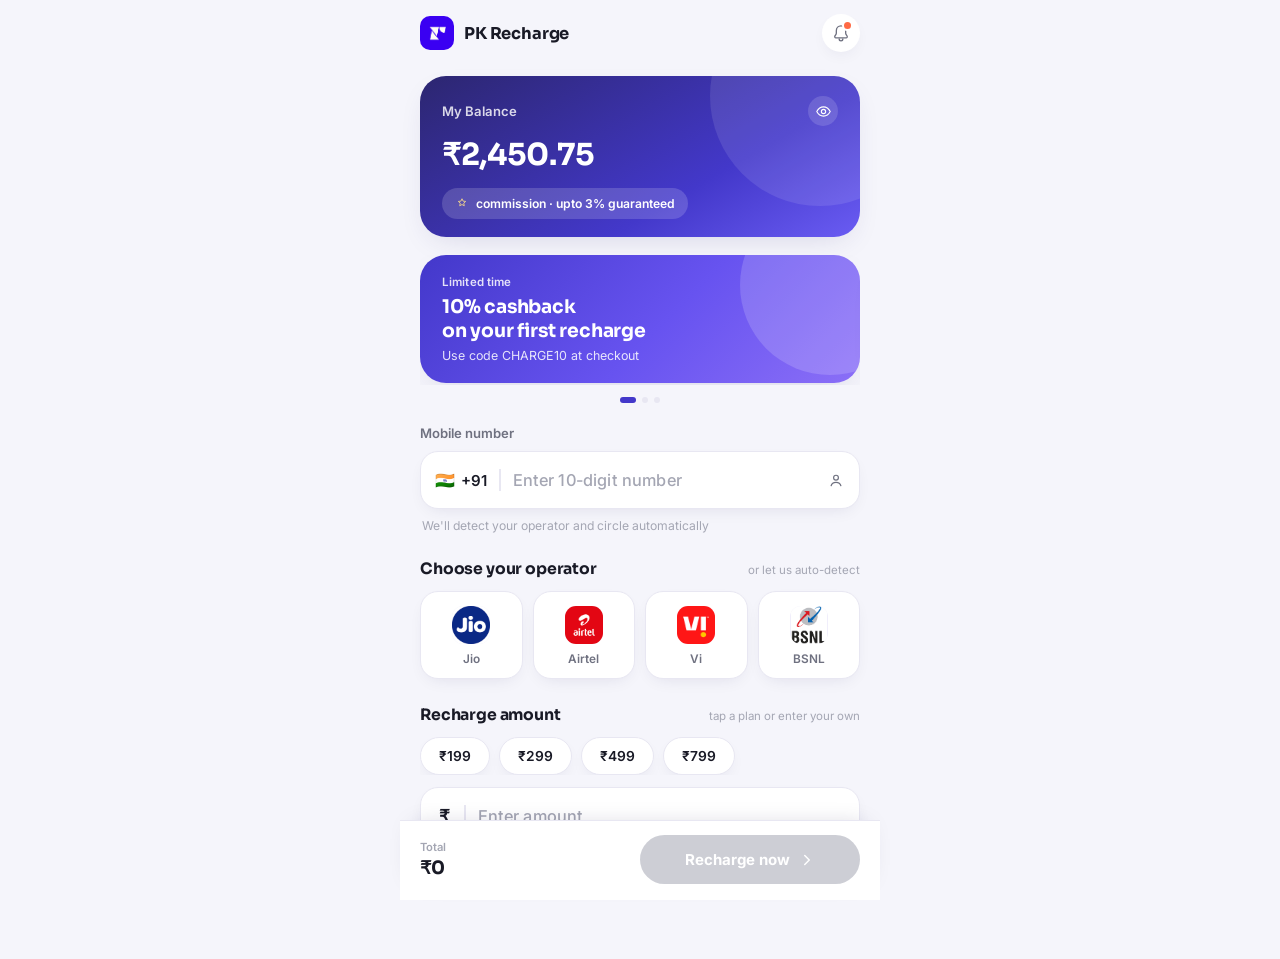
==== index.html @ aacaa673 "update" ====
<!DOCTYPE html>
<html lang="en">
<head>
<meta charset="UTF-8">
<meta name="viewport" content="width=device-width, initial-scale=1.0, viewport-fit=cover">
<title>My Recharge App</title>
<link rel="preconnect" href="https://fonts.googleapis.com">
<link rel="preconnect" href="https://fonts.gstatic.com" crossorigin>
<link href="https://fonts.googleapis.com/css2?family=Sora:wght@500;600;700;800&family=Inter:wght@400;500;600;700&display=swap" rel="stylesheet">
<link rel="stylesheet" href="style.css">
</head>
<body>

  <div class="app">

    <!-- Header -->
    <header class="topbar">
      <div class="topbar__brand">
        <span class="logo-slot">
          <img src="logo.jpg" alt="" class="logo-slot__img">
        </span>
        <span class="topbar__title">PK Recharge </span>
      </div>
      <button class="icon-btn" aria-label="Notifications">
        <svg viewBox="0 0 24 24" fill="none" width="20" height="20">
          <path d="M12 3.5c-3.2 0-5.6 2.5-5.6 5.7v2.7c0 .7-.3 1.7-.8 2.4l-.9 1.3c-.6.9 0 2.2 1.1 2.2h12.4c1.1 0 1.7-1.3 1.1-2.2l-.9-1.3c-.5-.7-.8-1.7-.8-2.4V9.2c0-3.2-2.4-5.7-5.6-5.7Z" stroke="currentColor" stroke-width="1.6" stroke-linejoin="round"/>
          <path d="M9.8 19.2a2.2 2.2 0 0 0 4.4 0" stroke="currentColor" stroke-width="1.6" stroke-linecap="round"/>
        </svg>
        <span class="icon-btn__dot"></span>
      </button>
    </header>

    <main class="scroll-area">

      <!-- Wallet Balance -->
      <section class="balance-card" aria-label="Wallet balance">
        <div class="balance-card__glow"></div>

        <div class="balance-card__top">
          <span class="balance-card__label">My Balance</span>
          <button class="balance-card__eye" id="balanceEyeBtn" aria-label="Hide balance" type="button">
            <svg viewBox="0 0 24 24" fill="none" width="17" height="17" id="eyeIcon">
              <path d="M2.5 12S6 5.5 12 5.5 21.5 12 21.5 12 18 18.5 12 18.5 2.5 12 2.5 12Z" stroke="currentColor" stroke-width="1.6" stroke-linejoin="round"/>
              <circle cx="12" cy="12" r="3" stroke="currentColor" stroke-width="1.6"/>
            </svg>
          </button>
        </div>

        <div class="balance-card__amount" id="balanceAmount">₹2,450.75</div>

        <div class="balance-card__footer">
          <span class="commission-badge">
            <svg viewBox="0 0 24 24" fill="none" width="14" height="14">
              <path d="M12 3l1.9 4.1 4.4.5-3.3 3 .9 4.4L12 12.9 8.1 15l.9-4.4-3.3-3 4.4-.5L12 3Z" stroke="currentColor" stroke-width="1.4" stroke-linejoin="round"/>
            </svg>
            commission · upto 3% guaranteed
          </span>
        </div>
      </section>

      <!-- Promotional Banner -->
      <section class="banner-strip" aria-label="Offers and announcements">
        <div class="banner-track" id="bannerTrack">
          <article class="banner banner--flash">
            <div class="banner__copy">
              <p class="banner__tag">Limited time</p>
              <h2 class="banner__title">10% cashback<br>on your first recharge</h2>
              <p class="banner__sub">Use code CHARGE10 at checkout</p>
            </div>
            <div class="banner__glow"></div>
          </article>
          <article class="banner banner--plan">
            <div class="banner__copy">
              <p class="banner__tag">New</p>
              <h2 class="banner__title">₹499 plan now<br>with 2× data</h2>
              <p class="banner__sub">Valid for all prepaid operators</p>
            </div>
            <div class="banner__glow"></div>
          </article>
          <article class="banner banner--refer">
            <div class="banner__copy">
              <p class="banner__tag">Refer & earn</p>
              <h2 class="banner__title">Give ₹50,<br>get ₹50</h2>
              <p class="banner__sub">Invite friends to the app</p>
            </div>
            <div class="banner__glow"></div>
          </article>
        </div>
        <div class="banner-dots" id="bannerDots"></div>
      </section>

      <!-- Recharge Input Section -->
      <section class="recharge-card" aria-label="Enter mobile number">
        <label class="field-label" for="mobileNumber">Mobile number</label>

        <div class="input-shell" id="inputShell">
          <span class="country-chip">
            <span class="country-chip__flag">🇮🇳</span>
            <span>+91</span>
          </span>
          <span class="input-divider"></span>
          <input
            type="tel"
            id="mobileNumber"
            class="mobile-input"
            placeholder="Enter 10-digit number"
            inputmode="numeric"
            maxlength="10"
            autocomplete="tel-national"
          >
          <button class="ghost-icon-btn" id="contactsBtn" aria-label="Choose from contacts" type="button">
            <svg viewBox="0 0 24 24" fill="none" width="19" height="19">
              <circle cx="12" cy="8.2" r="3.2" stroke="currentColor" stroke-width="1.6"/>
              <path d="M5.5 19c.7-3 3-4.6 6.5-4.6s5.8 1.6 6.5 4.6" stroke="currentColor" stroke-width="1.6" stroke-linecap="round"/>
            </svg>
          </button>
        </div>

        <p class="field-hint" id="fieldHint">We'll detect your operator and circle automatically</p>

        <div class="detected-row" id="detectedRow" hidden>
          <span class="detected-pill">
            <span class="detected-dot"></span>
            <span id="detectedText">Operator detected</span>
          </span>
        </div>
      </section>

      <!-- Operator Selection Grid -->
      <section class="operator-section" aria-label="Choose operator">
        <div class="section-heading">
          <h3>Choose your operator</h3>
          <span class="section-heading__hint">or let us auto-detect</span>
        </div>

        <div class="operator-grid" id="operatorGrid">
          <button class="operator-card" data-operator="Jio" type="button">
            <span class="operator-card__logo">
              <img src="jio.jpg" alt="Jio logo">
            </span>
            <span class="operator-card__name">Jio</span>
            <span class="operator-card__ring"></span>
          </button>

          <button class="operator-card" data-operator="Airtel" type="button">
            <span class="operator-card__logo">
              <img src="airtel.jpg" alt="Airtel logo">
            </span>
            <span class="operator-card__name">Airtel</span>
            <span class="operator-card__ring"></span>
          </button>

          <button class="operator-card" data-operator="Vi" type="button">
            <span class="operator-card__logo">
              <img src="vi.jpg" alt="Vi logo">
            </span>
            <span class="operator-card__name">Vi</span>
            <span class="operator-card__ring"></span>
          </button>

          <button class="operator-card" data-operator="BSNL" type="button">
            <span class="operator-card__logo">
              <img src="bsnl.jpg" alt="BSNL logo">
            </span>
            <span class="operator-card__name">BSNL</span>
            <span class="operator-card__ring"></span>
          </button>
        </div>
      </section>

      <!-- Amount Section -->
      <section class="amount-section" aria-label="Recharge amount">
        <div class="section-heading">
          <h3>Recharge amount</h3>
          <span class="section-heading__hint">tap a plan or enter your own</span>
        </div>

        <div class="amount-chips" id="amountChips">
          <button class="amount-chip" data-amount="199" type="button">₹199</button>
          <button class="amount-chip" data-amount="299" type="button">₹299</button>
          <button class="amount-chip" data-amount="499" type="button">₹499</button>
          <button class="amount-chip" data-amount="799" type="button">₹799</button>
        </div>

        <div class="input-shell input-shell--amount" id="amountShell">
          <span class="amount-prefix">₹</span>
          <span class="input-divider"></span>
          <input
            type="number"
            id="amountInput"
            class="mobile-input"
            placeholder="Enter amount"
            inputmode="numeric"
          >
        </div>
      </section>

      <div class="bottom-spacer"></div>
    </main>

    <!-- Sticky CTA -->
    <footer class="cta-bar">
      <div class="cta-bar__info">
        <span class="cta-bar__label">Total</span>
        <span class="cta-bar__amount" id="ctaAmount">₹0</span>
      </div>
      <button class="cta-btn" id="rechargeBtn" type="button" disabled>
        <span class="cta-btn__label">Recharge now</span>
        <svg viewBox="0 0 24 24" fill="none" width="18" height="18">
          <path d="M9 6l6 6-6 6" stroke="currentColor" stroke-width="2" stroke-linecap="round" stroke-linejoin="round"/>
        </svg>
      </button>
    </footer>

    <!-- Success Toast -->
    <div class="toast" id="toast">
      <span class="toast__check">
        <svg viewBox="0 0 24 24" fill="none" width="16" height="16">
          <path d="M5 12.5l4.5 4.5L19 7" stroke="currentColor" stroke-width="2.4" stroke-linecap="round" stroke-linejoin="round"/>
        </svg>
      </span>
      <span id="toastText">Recharge successful</span>
    </div>

  </div>

<script src="script.js"></script>
</body>
</html>
---- style.css ----
/* =========================================================
   My Recharge App — styles
   Palette: indigo brand + coral "charge" accent + mint success
   Type: Sora (display) / Inter (UI + body)
   ========================================================= */

:root {
  --bg: #f5f5fb;
  --surface: #ffffff;
  --surface-soft: #f0eefb;

  --primary: #4338ca;
  --primary-deep: #2c2670;
  --primary-soft: #eceafc;

  --accent: #ff6a45;
  --accent-deep: #e5522f;
  --accent-soft: #ffe7de;

  --mint: #14b892;
  --mint-soft: #e2f8f0;

  --text: #191a26;
  --muted: #6f7180;
  --faint: #a4a6b3;
  --border: #e8e7f2;

  --radius-lg: 26px;
  --radius-md: 18px;
  --radius-sm: 12px;

  --shadow-soft: 0 10px 30px -12px rgba(44, 38, 112, 0.18);
  --shadow-card: 0 6px 18px -8px rgba(24, 20, 70, 0.12);
  --shadow-cta: 0 14px 28px -10px rgba(255, 106, 69, 0.45);

  --ease: cubic-bezier(0.22, 1, 0.36, 1);
}

@media (prefers-color-scheme: dark) {
  :root {
    --bg: #0f0e1a;
    --surface: #171626;
    --surface-soft: #1e1c32;
    --text: #f2f1fb;
    --muted: #9a9ab0;
    --faint: #6b6a80;
    --border: #2a2840;
    --primary-soft: #23204a;
    --accent-soft: #3a2418;
    --mint-soft: #10322a;
  }
}

* { box-sizing: border-box; }

html, body {
  margin: 0;
  padding: 0;
  height: 100%;
  background: var(--bg);
  color: var(--text);
  font-family: "Inter", -apple-system, BlinkMacSystemFont, sans-serif;
  -webkit-tap-highlight-color: transparent;
}

body {
  overscroll-behavior-y: none;
}

button {
  font-family: inherit;
  border: none;
  background: none;
  cursor: pointer;
  color: inherit;
}

img {
  max-width: 100%;
  display: block;
}

/* respect reduced motion */
@media (prefers-reduced-motion: reduce) {
  * { animation-duration: 0.001ms !important; transition-duration: 0.001ms !important; }
}

/* ---------- App shell ---------- */

.app {
  max-width: 480px;
  margin: 0 auto;
  min-height: 100vh;
  min-height: 100dvh;
  display: flex;
  flex-direction: column;
  background: var(--bg);
  position: relative;
}

/* ---------- Header ---------- */

.topbar {
  position: sticky;
  top: 0;
  z-index: 30;
  display: flex;
  align-items: center;
  justify-content: space-between;
  padding: calc(env(safe-area-inset-top, 0px) + 14px) 20px 14px;
  background: var(--bg);
  backdrop-filter: blur(10px);
}

.topbar__brand {
  display: flex;
  align-items: center;
  gap: 10px;
}

.logo-slot {
  width: 34px;
  height: 34px;
  border-radius: 10px;
  background: linear-gradient(145deg, var(--primary), var(--primary-deep));
  display: flex;
  align-items: center;
  justify-content: center;
  overflow: hidden;
  flex-shrink: 0;
}

.logo-slot__img {
  width: 100%;
  height: 100%;
  object-fit: cover;
}

.topbar__title {
  font-family: "Sora", sans-serif;
  font-weight: 700;
  font-size: 1.02rem;
  letter-spacing: -0.01em;
  color: var(--text);
}

.icon-btn {
  position: relative;
  width: 38px;
  height: 38px;
  border-radius: 50%;
  background: var(--surface);
  color: var(--muted);
  display: flex;
  align-items: center;
  justify-content: center;
  box-shadow: var(--shadow-card);
  transition: transform 0.15s var(--ease);
}

.icon-btn:active { transform: scale(0.9); }

.icon-btn__dot {
  position: absolute;
  top: 8px;
  right: 9px;
  width: 7px;
  height: 7px;
  border-radius: 50%;
  background: var(--accent);
  box-shadow: 0 0 0 2px var(--surface);
}

.ghost-icon-btn {
  width: 30px;
  height: 30px;
  border-radius: 50%;
  display: flex;
  align-items: center;
  justify-content: center;
  color: var(--muted);
  flex-shrink: 0;
  transition: background 0.15s var(--ease), transform 0.15s var(--ease);
}

.ghost-icon-btn:active {
  background: var(--surface-soft);
  transform: scale(0.9);
}

/* ---------- Scroll area ---------- */

.scroll-area {
  flex: 1;
  padding: 4px 20px 0;
}

.bottom-spacer { height: 8px; }

/* ---------- Balance card ---------- */

.balance-card {
  position: relative;
  overflow: hidden;
  margin: 6px 0 18px;
  padding: 20px 22px 18px;
  border-radius: var(--radius-lg);
  background: linear-gradient(150deg, var(--primary-deep) 0%, var(--primary) 65%, #6a5cf3 100%);
  color: #fff;
  box-shadow: var(--shadow-soft);
}

.balance-card__glow {
  position: absolute;
  width: 220px;
  height: 220px;
  border-radius: 50%;
  background: rgba(255, 255, 255, 0.1);
  right: -70px;
  top: -90px;
  pointer-events: none;
}

.balance-card__top {
  position: relative;
  z-index: 2;
  display: flex;
  align-items: center;
  justify-content: space-between;
}

.balance-card__label {
  font-size: 0.82rem;
  font-weight: 600;
  opacity: 0.82;
}

.balance-card__eye {
  width: 30px;
  height: 30px;
  border-radius: 50%;
  display: flex;
  align-items: center;
  justify-content: center;
  color: #fff;
  background: rgba(255, 255, 255, 0.14);
  transition: transform 0.15s var(--ease), background 0.2s var(--ease);
}

.balance-card__eye:active {
  transform: scale(0.88);
  background: rgba(255, 255, 255, 0.22);
}

.balance-card__amount {
  position: relative;
  z-index: 2;
  font-family: "Sora", sans-serif;
  font-weight: 700;
  font-size: 1.9rem;
  letter-spacing: -0.01em;
  margin: 10px 0 14px;
  transition: filter 0.2s var(--ease);
}

.balance-card__amount.is-hidden {
  filter: blur(7px);
  user-select: none;
}

.balance-card__footer {
  position: relative;
  z-index: 2;
}

.commission-badge {
  display: inline-flex;
  align-items: center;
  gap: 7px;
  background: rgba(255, 255, 255, 0.16);
  padding: 8px 13px;
  border-radius: 999px;
  font-size: 0.76rem;
  font-weight: 600;
  color: #fff;
}

.commission-badge svg { flex-shrink: 0; color: #ffe08a; }

/* ---------- Banner ---------- */

.banner-strip { margin: 0 0 22px; }

.banner-track {
  display: flex;
  gap: 12px;
  overflow-x: auto;
  scroll-snap-type: x mandatory;
  scroll-padding: 0 20px;
  padding-bottom: 2px;
  -ms-overflow-style: none;
  scrollbar-width: none;
}

.banner-track::-webkit-scrollbar { display: none; }

.banner {
  position: relative;
  scroll-snap-align: start;
  flex: 0 0 100%;
  min-height: 128px;
  border-radius: var(--radius-lg);
  padding: 20px 22px;
  overflow: hidden;
  box-shadow: var(--shadow-soft);
  display: flex;
  align-items: center;
}

.banner--flash { background: linear-gradient(135deg, #4338ca 0%, #6753f0 55%, #8b6ff7 100%); }
.banner--plan { background: linear-gradient(135deg, #17325e 0%, #1f4f8f 55%, #2f77c9 100%); }
.banner--refer { background: linear-gradient(135deg, #b8481f 0%, #ff6a45 60%, #ff9166 100%); }

.banner__copy { position: relative; z-index: 2; color: #fff; }

.banner__tag {
  font-size: 0.72rem;
  font-weight: 600;
  letter-spacing: 0.01em;
  opacity: 0.85;
  margin: 0 0 6px;
}

.banner__title {
  font-family: "Sora", sans-serif;
  font-size: 1.18rem;
  line-height: 1.25;
  font-weight: 700;
  margin: 0 0 6px;
  letter-spacing: -0.01em;
}

.banner__sub {
  font-size: 0.78rem;
  margin: 0;
  opacity: 0.85;
}

.banner__glow {
  position: absolute;
  width: 180px;
  height: 180px;
  border-radius: 50%;
  background: rgba(255, 255, 255, 0.16);
  right: -60px;
  top: -60px;
  z-index: 1;
}

.banner-dots {
  display: flex;
  justify-content: center;
  gap: 6px;
  margin-top: 12px;
}

.banner-dots span {
  width: 6px;
  height: 6px;
  border-radius: 50%;
  background: var(--border);
  transition: width 0.25s var(--ease), background 0.25s var(--ease);
}

.banner-dots span.active {
  width: 16px;
  border-radius: 4px;
  background: var(--primary);
}

/* ---------- Recharge card ---------- */

.recharge-card,
.operator-section,
.amount-section {
  margin-bottom: 26px;
}

.field-label {
  display: block;
  font-size: 0.82rem;
  font-weight: 600;
  color: var(--muted);
  margin-bottom: 10px;
}

.input-shell {
  display: flex;
  align-items: center;
  background: var(--surface);
  border: 1.5px solid var(--border);
  border-radius: var(--radius-md);
  padding: 4px 8px 4px 14px;
  box-shadow: var(--shadow-card);
  transition: border-color 0.2s var(--ease), box-shadow 0.2s var(--ease), transform 0.2s var(--ease);
}

.input-shell:focus-within {
  border-color: var(--primary);
  box-shadow: 0 0 0 4px var(--primary-soft), var(--shadow-card);
}

.input-shell.shake {
  animation: shake 0.4s var(--ease);
}

@keyframes shake {
  0%, 100% { transform: translateX(0); }
  25% { transform: translateX(-6px); }
  75% { transform: translateX(6px); }
}

.country-chip {
  display: flex;
  align-items: center;
  gap: 6px;
  font-weight: 600;
  font-size: 0.94rem;
  color: var(--text);
  flex-shrink: 0;
}

.country-chip__flag { font-size: 1rem; }

.amount-prefix {
  font-family: "Sora", sans-serif;
  font-weight: 700;
  font-size: 1.05rem;
  color: var(--text);
  flex-shrink: 0;
  padding: 0 2px 0 2px;
}

.input-divider {
  width: 1.5px;
  height: 22px;
  background: var(--border);
  margin: 0 12px;
  flex-shrink: 0;
}

.mobile-input {
  flex: 1;
  min-width: 0;
  border: none;
  outline: none;
  background: transparent;
  font-size: 1.02rem;
  font-weight: 500;
  color: var(--text);
  padding: 14px 0;
  font-family: inherit;
  letter-spacing: 0.01em;
}

.mobile-input::placeholder { color: var(--faint); }

.field-hint {
  font-size: 0.76rem;
  color: var(--faint);
  margin: 9px 2px 0;
  transition: color 0.2s var(--ease);
}

.field-hint.is-valid { color: var(--mint); }
.field-hint.is-error { color: var(--accent-deep); }

.detected-row { margin-top: 10px; }

.detected-pill {
  display: inline-flex;
  align-items: center;
  gap: 7px;
  background: var(--mint-soft);
  color: var(--mint);
  font-size: 0.78rem;
  font-weight: 600;
  padding: 7px 12px 7px 9px;
  border-radius: 999px;
}

.detected-dot {
  width: 6px;
  height: 6px;
  border-radius: 50%;
  background: var(--mint);
}

/* ---------- Section headings ---------- */

.section-heading {
  display: flex;
  align-items: baseline;
  justify-content: space-between;
  margin-bottom: 12px;
}

.section-heading h3 {
  font-family: "Sora", sans-serif;
  font-size: 0.98rem;
  font-weight: 700;
  margin: 0;
  letter-spacing: -0.01em;
}

.section-heading__hint {
  font-size: 0.72rem;
  color: var(--faint);
}

/* ---------- Operator grid ---------- */

.operator-grid {
  display: grid;
  grid-template-columns: repeat(4, 1fr);
  gap: 10px;
}

.operator-card {
  position: relative;
  background: var(--surface);
  border: 1.5px solid var(--border);
  border-radius: var(--radius-md);
  padding: 14px 6px 12px;
  display: flex;
  flex-direction: column;
  align-items: center;
  gap: 8px;
  box-shadow: var(--shadow-card);
  transition: transform 0.15s var(--ease), border-color 0.2s var(--ease), box-shadow 0.2s var(--ease);
}

.operator-card:active { transform: scale(0.94); }

.operator-card__logo {
  width: 38px;
  height: 38px;
  border-radius: 11px;
  background: var(--surface-soft);
  display: flex;
  align-items: center;
  justify-content: center;
  overflow: hidden;
}

.operator-card__logo img {
  width: 100%;
  height: 100%;
  object-fit: contain;
}

.operator-card__name {
  font-size: 0.74rem;
  font-weight: 600;
  color: var(--muted);
}

.operator-card__ring {
  position: absolute;
  inset: -1.5px;
  border-radius: var(--radius-md);
  border: 2px solid transparent;
  pointer-events: none;
  transition: border-color 0.2s var(--ease);
}

.operator-card.is-selected {
  border-color: transparent;
  box-shadow: var(--shadow-card);
}

.operator-card.is-selected .operator-card__ring {
  border-color: var(--primary);
}

.operator-card.is-selected .operator-card__name {
  color: var(--primary);
}

.operator-card.is-selected .operator-card__logo {
  background: var(--primary-soft);
}

/* ---------- Amount chips ---------- */

.amount-chips {
  display: flex;
  gap: 9px;
  margin-bottom: 12px;
  overflow-x: auto;
  scrollbar-width: none;
}

.amount-chips::-webkit-scrollbar { display: none; }

.amount-chip {
  flex-shrink: 0;
  padding: 10px 18px;
  border-radius: 999px;
  background: var(--surface);
  border: 1.5px solid var(--border);
  font-weight: 600;
  font-size: 0.86rem;
  color: var(--text);
  box-shadow: var(--shadow-card);
  transition: transform 0.15s var(--ease), background 0.2s var(--ease), color 0.2s var(--ease), border-color 0.2s var(--ease);
}

.amount-chip:active { transform: scale(0.93); }

.amount-chip.is-active {
  background: var(--primary);
  border-color: var(--primary);
  color: #fff;
}

.input-shell--amount { padding-left: 16px; }

/* ---------- Sticky CTA ---------- */

.cta-bar {
  position: sticky;
  bottom: 0;
  z-index: 30;
  display: flex;
  align-items: center;
  justify-content: space-between;
  gap: 14px;
  padding: 14px 20px calc(env(safe-area-inset-bottom, 0px) + 16px);
  background: var(--surface);
  border-top: 1px solid var(--border);
  box-shadow: 0 -8px 24px -16px rgba(24, 20, 70, 0.25);
}

.cta-bar__info {
  display: flex;
  flex-direction: column;
  gap: 2px;
}

.cta-bar__label {
  font-size: 0.7rem;
  color: var(--faint);
  font-weight: 600;
}

.cta-bar__amount {
  font-family: "Sora", sans-serif;
  font-size: 1.15rem;
  font-weight: 700;
  transition: color 0.2s var(--ease);
}

.cta-btn {
  flex: 1;
  max-width: 220px;
  display: flex;
  align-items: center;
  justify-content: center;
  gap: 8px;
  padding: 15px 20px;
  border-radius: 999px;
  background: var(--accent);
  color: #fff;
  font-weight: 700;
  font-size: 0.94rem;
  box-shadow: var(--shadow-cta);
  transition: transform 0.15s var(--ease), background 0.2s var(--ease), box-shadow 0.2s var(--ease), opacity 0.2s var(--ease);
}

.cta-btn:active:not(:disabled) { transform: scale(0.96); }

.cta-btn:disabled {
  background: var(--faint);
  box-shadow: none;
  opacity: 0.55;
  cursor: not-allowed;
}

.cta-btn.is-loading .cta-btn__label { opacity: 0; }

.cta-btn__label { transition: opacity 0.15s var(--ease); }

.cta-btn svg { transition: transform 0.2s var(--ease); }
.cta-btn:active:not(:disabled) svg { transform: translateX(3px); }

/* spinner shown via ::after when loading */
.cta-btn.is-loading {
  position: relative;
  pointer-events: none;
}

.cta-btn.is-loading::after {
  content: "";
  position: absolute;
  width: 18px;
  height: 18px;
  border-radius: 50%;
  border: 2.5px solid rgba(255, 255, 255, 0.35);
  border-top-color: #fff;
  animation: spin 0.7s linear infinite;
}

@keyframes spin {
  to { transform: rotate(360deg); }
}

/* ---------- Toast ---------- */

.toast {
  position: fixed;
  left: 50%;
  bottom: 96px;
  transform: translate(-50%, 16px);
  display: flex;
  align-items: center;
  gap: 9px;
  background: var(--text);
  color: #fff;
  padding: 13px 18px;
  border-radius: 999px;
  font-size: 0.86rem;
  font-weight: 600;
  box-shadow: 0 16px 32px -12px rgba(0, 0, 0, 0.4);
  opacity: 0;
  pointer-events: none;
  transition: opacity 0.25s var(--ease), transform 0.25s var(--ease);
  z-index: 50;
  white-space: nowrap;
}

.toast.show {
  opacity: 1;
  transform: translate(-50%, 0);
}

.toast__check {
  width: 20px;
  height: 20px;
  border-radius: 50%;
  background: var(--mint);
  display: flex;
  align-items: center;
  justify-content: center;
  flex-shrink: 0;
}

/* ---------- Small screens ---------- */

@media (max-width: 340px) {
  .operator-card__name { font-size: 0.68rem; }
  .banner__title { font-size: 1.05rem; }
}

/* ---------- Focus visibility for a11y ---------- */

button:focus-visible,
input:focus-visible {
  outline: 2px solid var(--primary);
  outline-offset: 2px;
}
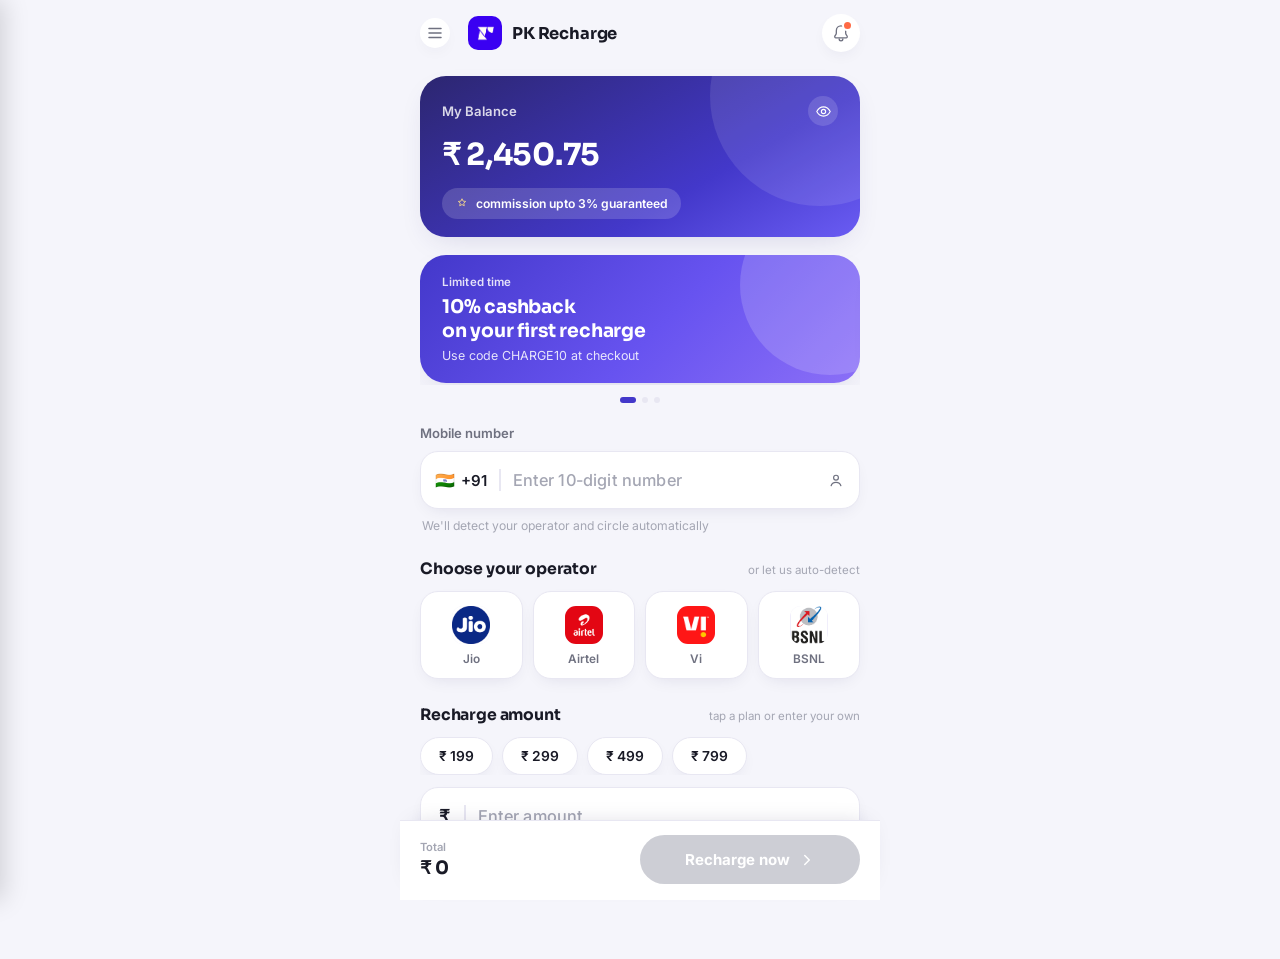
==== commit 8216f3bd: "updeat" ====
--- a/index.html
+++ b/index.html
@@ -1,21 +1,73 @@
 <!DOCTYPE html>
 <html lang="en">
 <head>
-<meta charset="UTF-8">
-<meta name="viewport" content="width=device-width, initial-scale=1.0, viewport-fit=cover">
-<title>My Recharge App</title>
-<link rel="preconnect" href="https://fonts.googleapis.com">
-<link rel="preconnect" href="https://fonts.gstatic.com" crossorigin>
-<link href="https://fonts.googleapis.com/css2?family=Sora:wght@500;600;700;800&family=Inter:wght@400;500;600;700&display=swap" rel="stylesheet">
-<link rel="stylesheet" href="style.css">
+  <meta charset="UTF-8">
+  <meta name="viewport" content="width=device-width, initial-scale=1.0, viewport-fit=cover">
+  <title>My Recharge App</title>
+  <link rel="preconnect" href="https://fonts.googleapis.com">
+  <link rel="preconnect" href="https://fonts.gstatic.com" crossorigin>
+  <link href="https://fonts.googleapis.com/css2?family=Sora:wght@500;600;700;800&family=Inter:wght@400;500;600;700&display=swap" rel="stylesheet">
+  <link rel="stylesheet" href="style.css">
 </head>
 <body>
-
   <div class="app">
+    
+    <!-- Sidebar Backdrop -->
+    <div class="sidebar-backdrop" id="sidebarBackdrop"></div>
+    
+    <!-- Sidebar Menu -->
+    <aside class="sidebar" id="sidebar">
+      <div class="sidebar__header">
+        <div class="sidebar__profile">
+          <div class="sidebar__avatar">
+            <svg viewBox="0 0 24 24" fill="none" width="24" height="24">
+              <path d="M20 21v-2a4 4 0 0 0-4-4H8a4 4 0 0 0-4 4v2M12 11a4 4 0 1 0 0-8 4 4 0 0 0 0 8z" stroke="currentColor" stroke-width="2" stroke-linecap="round" stroke-linejoin="round"/>
+            </svg>
+          </div>
+          <div class="sidebar__user-info">
+            <h4>My Account</h4>
+            <p>+91 9876543210</p>
+          </div>
+        </div>
+        <button class="icon-btn ghost-icon-btn" id="closeSidebarBtn" aria-label="Close menu" type="button">
+          <svg viewBox="0 0 24 24" fill="none" width="20" height="20">
+            <path d="M18 6L6 18M6 6l12 12" stroke="currentColor" stroke-width="2" stroke-linecap="round"/>
+          </svg>
+        </button>
+      </div>
+      <nav class="sidebar__nav">
+        <a href="#" class="sidebar__link">
+          <svg viewBox="0 0 24 24" fill="none" width="20" height="20"><path d="M20 21v-2a4 4 0 0 0-4-4H8a4 4 0 0 0-4 4v2M12 11a4 4 0 1 0 0-8 4 4 0 0 0 0 8z" stroke="currentColor" stroke-width="2" stroke-linecap="round" stroke-linejoin="round"/></svg>
+          <span>My Account</span>
+        </a>
+        <a href="#" class="sidebar__link">
+          <svg viewBox="0 0 24 24" fill="none" width="20" height="20"><path d="M21 12V7a2 2 0 0 0-2-2H5a2 2 0 0 0-2 2v10a2 2 0 0 0 2 2h7m9-3l-3 3-3-3m3 3V11" stroke="currentColor" stroke-width="2" stroke-linecap="round" stroke-linejoin="round"/></svg>
+          <span>Balance</span>
+        </a>
+        <a href="#" class="sidebar__link">
+          <svg viewBox="0 0 24 24" fill="none" width="20" height="20"><path d="M12 8v4l3 3m6-3a9 9 0 1 1-18 0 9 9 0 0 1 18 0z" stroke="currentColor" stroke-width="2" stroke-linecap="round" stroke-linejoin="round"/></svg>
+          <span>History</span>
+        </a>
+        <a href="#" class="sidebar__link">
+          <svg viewBox="0 0 24 24" fill="none" width="20" height="20"><path d="M12 2v20m5-17H9.5a3.5 3.5 0 0 0 0 7h5a3.5 3.5 0 0 1 0 7H6" stroke="currentColor" stroke-width="2" stroke-linecap="round" stroke-linejoin="round"/></svg>
+          <span>Cashback</span>
+        </a>
+        <a href="#" class="sidebar__link">
+          <svg viewBox="0 0 24 24" fill="none" width="20" height="20"><path d="M12 15a3 3 0 1 0 0-6 3 3 0 0 0 0 6z" stroke="currentColor" stroke-width="2" stroke-linecap="round" stroke-linejoin="round"/><path d="M19.4 15a1.65 1.65 0 0 0 .33 1.82l.06.06a2 2 0 0 1 0 2.83 2 2 0 0 1-2.83 0l-.06-.06a1.65 1.65 0 0 0-1.82-.33 1.65 1.65 0 0 0-1 1.51V21a2 2 0 0 1-2 2 2 2 0 0 1-2-2v-.09A1.65 1.65 0 0 0 9 19.4a1.65 1.65 0 0 0-1.82.33l-.06.06a2 2 0 0 1-2.83 0 2 2 0 0 1 0-2.83l.06-.06a1.65 1.65 0 0 0 .33-1.82 1.65 1.65 0 0 0-1.51-1H3a2 2 0 0 1-2-2 2 2 0 0 1 2-2h.09A1.65 1.65 0 0 0 4.6 9a1.65 1.65 0 0 0-.33-1.82l-.06-.06a2 2 0 0 1 0-2.83 2 2 0 0 1 2.83 0l.06.06a1.65 1.65 0 0 0 1.82.33H9a1.65 1.65 0 0 0 1-1.51V3a2 2 0 0 1 2-2 2 2 0 0 1 2 2v.09a1.65 1.65 0 0 0 1 1.51 1.65 1.65 0 0 0 1.82-.33l.06-.06a2 2 0 0 1 2.83 0 2 2 0 0 1 0 2.83l-.06.06a1.65 1.65 0 0 0-.33 1.82V9c.26.6.8 1 1.51 1H21a2 2 0 0 1 2 2 2 2 0 0 1-2 2h-.09a1.65 1.65 0 0 0-1.51 1z" stroke="currentColor" stroke-width="2" stroke-linecap="round" stroke-linejoin="round"/></svg>
+          <span>Settings</span>
+        </a>
+      </nav>
+    </aside>
 
     <!-- Header -->
     <header class="topbar">
       <div class="topbar__brand">
+        <!-- Hamburger Menu Button -->
+        <button class="icon-btn ghost-icon-btn" id="menuBtn" aria-label="Menu" type="button" style="margin-right: 8px;">
+          <svg viewBox="0 0 24 24" fill="none" width="22" height="22">
+            <path d="M4 6h16M4 12h16M4 18h16" stroke="currentColor" stroke-width="2" stroke-linecap="round"/>
+          </svg>
+        </button>
         <span class="logo-slot">
           <img src="logo.jpg" alt="" class="logo-slot__img">
         </span>
@@ -29,13 +81,11 @@
         <span class="icon-btn__dot"></span>
       </button>
     </header>
-
+    
     <main class="scroll-area">
-
       <!-- Wallet Balance -->
       <section class="balance-card" aria-label="Wallet balance">
         <div class="balance-card__glow"></div>
-
         <div class="balance-card__top">
           <span class="balance-card__label">My Balance</span>
           <button class="balance-card__eye" id="balanceEyeBtn" aria-label="Hide balance" type="button">
@@ -45,15 +95,13 @@
             </svg>
           </button>
         </div>
-
-        <div class="balance-card__amount" id="balanceAmount">₹2,450.75</div>
-
+        <div class="balance-card__amount" id="balanceAmount">₹ 2,450.75</div>
         <div class="balance-card__footer">
           <span class="commission-badge">
             <svg viewBox="0 0 24 24" fill="none" width="14" height="14">
               <path d="M12 3l1.9 4.1 4.4.5-3.3 3 .9 4.4L12 12.9 8.1 15l.9-4.4-3.3-3 4.4-.5L12 3Z" stroke="currentColor" stroke-width="1.4" stroke-linejoin="round"/>
             </svg>
-            commission · upto 3% guaranteed
+            commission upto 3% guaranteed
           </span>
         </div>
       </section>
@@ -72,7 +120,7 @@
           <article class="banner banner--plan">
             <div class="banner__copy">
               <p class="banner__tag">New</p>
-              <h2 class="banner__title">₹499 plan now<br>with 2× data</h2>
+              <h2 class="banner__title">₹ 499 plan now<br>with 2GB data</h2>
               <p class="banner__sub">Valid for all prepaid operators</p>
             </div>
             <div class="banner__glow"></div>
@@ -80,7 +128,7 @@
           <article class="banner banner--refer">
             <div class="banner__copy">
               <p class="banner__tag">Refer & earn</p>
-              <h2 class="banner__title">Give ₹50,<br>get ₹50</h2>
+              <h2 class="banner__title">Give ₹ 50,<br>get ₹ 50</h2>
               <p class="banner__sub">Invite friends to the app</p>
             </div>
             <div class="banner__glow"></div>
@@ -92,7 +140,6 @@
       <!-- Recharge Input Section -->
       <section class="recharge-card" aria-label="Enter mobile number">
         <label class="field-label" for="mobileNumber">Mobile number</label>
-
         <div class="input-shell" id="inputShell">
           <span class="country-chip">
             <span class="country-chip__flag">🇮🇳</span>
@@ -115,9 +162,7 @@
             </svg>
           </button>
         </div>
-
         <p class="field-hint" id="fieldHint">We'll detect your operator and circle automatically</p>
-
         <div class="detected-row" id="detectedRow" hidden>
           <span class="detected-pill">
             <span class="detected-dot"></span>
@@ -132,7 +177,6 @@
           <h3>Choose your operator</h3>
           <span class="section-heading__hint">or let us auto-detect</span>
         </div>
-
         <div class="operator-grid" id="operatorGrid">
           <button class="operator-card" data-operator="Jio" type="button">
             <span class="operator-card__logo">
@@ -141,7 +185,6 @@
             <span class="operator-card__name">Jio</span>
             <span class="operator-card__ring"></span>
           </button>
-
           <button class="operator-card" data-operator="Airtel" type="button">
             <span class="operator-card__logo">
               <img src="airtel.jpg" alt="Airtel logo">
@@ -149,7 +192,6 @@
             <span class="operator-card__name">Airtel</span>
             <span class="operator-card__ring"></span>
           </button>
-
           <button class="operator-card" data-operator="Vi" type="button">
             <span class="operator-card__logo">
               <img src="vi.jpg" alt="Vi logo">
@@ -157,7 +199,6 @@
             <span class="operator-card__name">Vi</span>
             <span class="operator-card__ring"></span>
           </button>
-
           <button class="operator-card" data-operator="BSNL" type="button">
             <span class="operator-card__logo">
               <img src="bsnl.jpg" alt="BSNL logo">
@@ -174,14 +215,12 @@
           <h3>Recharge amount</h3>
           <span class="section-heading__hint">tap a plan or enter your own</span>
         </div>
-
         <div class="amount-chips" id="amountChips">
-          <button class="amount-chip" data-amount="199" type="button">₹199</button>
-          <button class="amount-chip" data-amount="299" type="button">₹299</button>
-          <button class="amount-chip" data-amount="499" type="button">₹499</button>
-          <button class="amount-chip" data-amount="799" type="button">₹799</button>
-        </div>
-
+          <button class="amount-chip" data-amount="199" type="button">₹ 199</button>
+          <button class="amount-chip" data-amount="299" type="button">₹ 299</button>
+          <button class="amount-chip" data-amount="499" type="button">₹ 499</button>
+          <button class="amount-chip" data-amount="799" type="button">₹ 799</button>
+        </div>
         <div class="input-shell input-shell--amount" id="amountShell">
           <span class="amount-prefix">₹</span>
           <span class="input-divider"></span>
@@ -194,7 +233,7 @@
           >
         </div>
       </section>
-
+      
       <div class="bottom-spacer"></div>
     </main>
 
@@ -202,7 +241,7 @@
     <footer class="cta-bar">
       <div class="cta-bar__info">
         <span class="cta-bar__label">Total</span>
-        <span class="cta-bar__amount" id="ctaAmount">₹0</span>
+        <span class="cta-bar__amount" id="ctaAmount">₹ 0</span>
       </div>
       <button class="cta-btn" id="rechargeBtn" type="button" disabled>
         <span class="cta-btn__label">Recharge now</span>
@@ -221,9 +260,8 @@
       </span>
       <span id="toastText">Recharge successful</span>
     </div>
-
   </div>
 
-<script src="script.js"></script>
+  <script src="script.js"></script>
 </body>
 </html>
--- a/style.css
+++ b/style.css
@@ -36,20 +36,7 @@
   --ease: cubic-bezier(0.22, 1, 0.36, 1);
 }
 
-@media (prefers-color-scheme: dark) {
-  :root {
-    --bg: #0f0e1a;
-    --surface: #171626;
-    --surface-soft: #1e1c32;
-    --text: #f2f1fb;
-    --muted: #9a9ab0;
-    --faint: #6b6a80;
-    --border: #2a2840;
-    --primary-soft: #23204a;
-    --accent-soft: #3a2418;
-    --mint-soft: #10322a;
-  }
-}
+
 
 * { box-sizing: border-box; }
 
@@ -769,3 +756,285 @@
   outline: 2px solid var(--primary);
   outline-offset: 2px;
 }
+
+/* =========================================================
+   My Recharge App styles
+   ========================================================= */
+:root {
+  --bg: #f5f5fb;
+  --surface: #ffffff;
+  --surface-soft: #f0eefb;
+  --primary: #4338ca;
+  --primary-deep: #2c2670;
+  --primary-soft: #eceafc;
+  --accent: #ff6a45;
+  --accent-deep: #e5522f;
+  --accent-soft: #ffe7de;
+  --mint: #14b892;
+  --mint-soft: #e2f8f0;
+  --text: #191a26;
+  --muted: #6f7180;
+  --faint: #a4a6b3;
+  --border: #e8e7f2;
+  --radius-lg: 26px;
+  --radius-md: 18px;
+  --radius-sm: 12px;
+  --shadow-soft: 0 10px 30px -12px rgba(44, 38, 112, 0.18);
+  --shadow-card: 0 6px 18px -8px rgba(24, 20, 70, 0.12);
+  --shadow-cta: 0 14px 28px -10px rgba(255, 106, 69, 0.45);
+  --ease: cubic-bezier(0.22, 1, 0.36, 1);
+}
+
+
+* { box-sizing: border-box; }
+html, body {
+  margin: 0;
+  padding: 0;
+  height: 100%;
+  background: var(--bg);
+  color: var(--text);
+  font-family: "Inter", -apple-system, BlinkMacSystemFont, sans-serif;
+  -webkit-tap-highlight-color: transparent;
+}
+body { overscroll-behavior-y: none; }
+button { font-family: inherit; border: none; background: none; cursor: pointer; color: inherit; }
+img { max-width: 100%; display: block; }
+
+@media (prefers-reduced-motion: reduce) {
+  * { animation-duration: 0.001ms !important; transition-duration: 0.001ms !important; }
+}
+
+.app {
+  max-width: 480px;
+  margin: 0 auto;
+  min-height: 100vh;
+  min-height: 100dvh;
+  display: flex;
+  flex-direction: column;
+  background: var(--bg);
+  position: relative;
+}
+
+.topbar {
+  position: sticky;
+  top: 0;
+  z-index: 30;
+  display: flex;
+  align-items: center;
+  justify-content: space-between;
+  padding: calc(env(safe-area-inset-top, 0px) + 14px) 20px 14px;
+  background: var(--bg);
+  backdrop-filter: blur(10px);
+}
+.topbar__brand { display: flex; align-items: center; gap: 10px; }
+.logo-slot { width: 34px; height: 34px; border-radius: 10px; background: linear-gradient(145deg, var(--primary), var(--primary-deep)); display: flex; align-items: center; justify-content: center; overflow: hidden; flex-shrink: 0; }
+.logo-slot__img { width: 100%; height: 100%; object-fit: cover; }
+.topbar__title { font-family: "Sora", sans-serif; font-weight: 700; font-size: 1.02rem; letter-spacing: -0.01em; color: var(--text); }
+.icon-btn { position: relative; width: 38px; height: 38px; border-radius: 50%; background: var(--surface); color: var(--muted); display: flex; align-items: center; justify-content: center; box-shadow: var(--shadow-card); transition: transform 0.15s var(--ease); }
+.icon-btn:active { transform: scale(0.9); }
+.icon-btn__dot { position: absolute; top: 8px; right: 9px; width: 7px; height: 7px; border-radius: 50%; background: var(--accent); box-shadow: 0 0 0 2px var(--surface); }
+.ghost-icon-btn { width: 30px; height: 30px; border-radius: 50%; display: flex; align-items: center; justify-content: center; color: var(--muted); flex-shrink: 0; transition: background 0.15s var(--ease), transform 0.15s var(--ease); }
+.ghost-icon-btn:active { background: var(--surface-soft); transform: scale(0.9); }
+
+.scroll-area { flex: 1; padding: 4px 20px 0; }
+.bottom-spacer { height: 8px; }
+
+.balance-card { position: relative; overflow: hidden; margin: 6px 0 18px; padding: 20px 22px 18px; border-radius: var(--radius-lg); background: linear-gradient(150deg, var(--primary-deep) 0%, var(--primary) 65%, #6a5cf3 100%); color: #fff; box-shadow: var(--shadow-soft); }
+.balance-card__glow { position: absolute; width: 220px; height: 220px; border-radius: 50%; background: rgba(255, 255, 255, 0.1); right: -70px; top: -90px; pointer-events: none; }
+.balance-card__top { position: relative; z-index: 2; display: flex; align-items: center; justify-content: space-between; }
+.balance-card__label { font-size: 0.82rem; font-weight: 600; opacity: 0.82; }
+.balance-card__eye { width: 30px; height: 30px; border-radius: 50%; display: flex; align-items: center; justify-content: center; color: #fff; background: rgba(255, 255, 255, 0.14); transition: transform 0.15s var(--ease), background 0.2s var(--ease); }
+.balance-card__eye:active { transform: scale(0.88); background: rgba(255, 255, 255, 0.22); }
+.balance-card__amount { position: relative; z-index: 2; font-family: "Sora", sans-serif; font-weight: 700; font-size: 1.9rem; letter-spacing: -0.01em; margin: 10px 0 14px; transition: filter 0.2s var(--ease); }
+.balance-card__amount.is-hidden { filter: blur(7px); user-select: none; }
+.balance-card__footer { position: relative; z-index: 2; }
+.commission-badge { display: inline-flex; align-items: center; gap: 7px; background: rgba(255, 255, 255, 0.16); padding: 8px 13px; border-radius: 999px; font-size: 0.76rem; font-weight: 600; color: #fff; }
+.commission-badge svg { flex-shrink: 0; color: #ffe08a; }
+
+.banner-strip { margin: 0 0 22px; }
+.banner-track { display: flex; gap: 12px; overflow-x: auto; scroll-snap-type: x mandatory; scroll-padding: 0 20px; padding-bottom: 2px; -ms-overflow-style: none; scrollbar-width: none; }
+.banner-track::-webkit-scrollbar { display: none; }
+.banner { position: relative; scroll-snap-align: start; flex: 0 0 100%; min-height: 128px; border-radius: var(--radius-lg); padding: 20px 22px; overflow: hidden; box-shadow: var(--shadow-soft); display: flex; align-items: center; }
+.banner--flash { background: linear-gradient(135deg, #4338ca 0%, #6753f0 55%, #8b6ff7 100%); }
+.banner--plan { background: linear-gradient(135deg, #17325e 0%, #1f4f8f 55%, #2f77c9 100%); }
+.banner--refer { background: linear-gradient(135deg, #b8481f 0%, #ff6a45 60%, #ff9166 100%); }
+.banner__copy { position: relative; z-index: 2; color: #fff; }
+.banner__tag { font-size: 0.72rem; font-weight: 600; letter-spacing: 0.01em; opacity: 0.85; margin: 0 0 6px; }
+.banner__title { font-family: "Sora", sans-serif; font-size: 1.18rem; line-height: 1.25; font-weight: 700; margin: 0 0 6px; letter-spacing: -0.01em; }
+.banner__sub { font-size: 0.78rem; margin: 0; opacity: 0.85; }
+.banner__glow { position: absolute; width: 180px; height: 180px; border-radius: 50%; background: rgba(255, 255, 255, 0.16); right: -60px; top: -60px; z-index: 1; }
+.banner-dots { display: flex; justify-content: center; gap: 6px; margin-top: 12px; }
+.banner-dots span { width: 6px; height: 6px; border-radius: 50%; background: var(--border); transition: width 0.25s var(--ease), background 0.25s var(--ease); }
+.banner-dots span.active { width: 16px; border-radius: 4px; background: var(--primary); }
+
+.recharge-card, .operator-section, .amount-section { margin-bottom: 26px; }
+.field-label { display: block; font-size: 0.82rem; font-weight: 600; color: var(--muted); margin-bottom: 10px; }
+.input-shell { display: flex; align-items: center; background: var(--surface); border: 1.5px solid var(--border); border-radius: var(--radius-md); padding: 4px 8px 4px 14px; box-shadow: var(--shadow-card); transition: border-color 0.2s var(--ease), box-shadow 0.2s var(--ease), transform 0.2s var(--ease); }
+.input-shell:focus-within { border-color: var(--primary); box-shadow: 0 0 0 4px var(--primary-soft), var(--shadow-card); }
+.input-shell.shake { animation: shake 0.4s var(--ease); }
+@keyframes shake { 0%, 100% { transform: translateX(0); } 25% { transform: translateX(-6px); } 75% { transform: translateX(6px); } }
+.country-chip { display: flex; align-items: center; gap: 6px; font-weight: 600; font-size: 0.94rem; color: var(--text); flex-shrink: 0; }
+.country-chip__flag { font-size: 1rem; }
+.amount-prefix { font-family: "Sora", sans-serif; font-weight: 700; font-size: 1.05rem; color: var(--text); flex-shrink: 0; padding: 0 2px 0 2px; }
+.input-divider { width: 1.5px; height: 22px; background: var(--border); margin: 0 12px; flex-shrink: 0; }
+.mobile-input { flex: 1; min-width: 0; border: none; outline: none; background: transparent; font-size: 1.02rem; font-weight: 500; color: var(--text); padding: 14px 0; font-family: inherit; letter-spacing: 0.01em; }
+.mobile-input::placeholder { color: var(--faint); }
+.field-hint { font-size: 0.76rem; color: var(--faint); margin: 9px 2px 0; transition: color 0.2s var(--ease); }
+.field-hint.is-valid { color: var(--mint); }
+.field-hint.is-error { color: var(--accent-deep); }
+.detected-row { margin-top: 10px; }
+.detected-pill { display: inline-flex; align-items: center; gap: 7px; background: var(--mint-soft); color: var(--mint); font-size: 0.78rem; font-weight: 600; padding: 7px 12px 7px 9px; border-radius: 999px; }
+.detected-dot { width: 6px; height: 6px; border-radius: 50%; background: var(--mint); }
+
+.section-heading { display: flex; align-items: baseline; justify-content: space-between; margin-bottom: 12px; }
+.section-heading h3 { font-family: "Sora", sans-serif; font-size: 0.98rem; font-weight: 700; margin: 0; letter-spacing: -0.01em; }
+.section-heading__hint { font-size: 0.72rem; color: var(--faint); }
+
+.operator-grid { display: grid; grid-template-columns: repeat(4, 1fr); gap: 10px; }
+.operator-card { position: relative; background: var(--surface); border: 1.5px solid var(--border); border-radius: var(--radius-md); padding: 14px 6px 12px; display: flex; flex-direction: column; align-items: center; gap: 8px; box-shadow: var(--shadow-card); transition: transform 0.15s var(--ease), border-color 0.2s var(--ease), box-shadow 0.2s var(--ease); }
+.operator-card:active { transform: scale(0.94); }
+.operator-card__logo { width: 38px; height: 38px; border-radius: 11px; background: var(--surface-soft); display: flex; align-items: center; justify-content: center; overflow: hidden; }
+.operator-card__logo img { width: 100%; height: 100%; object-fit: contain; }
+.operator-card__name { font-size: 0.74rem; font-weight: 600; color: var(--muted); }
+.operator-card__ring { position: absolute; inset: -1.5px; border-radius: var(--radius-md); border: 2px solid transparent; pointer-events: none; transition: border-color 0.2s var(--ease); }
+.operator-card.is-selected { border-color: transparent; box-shadow: var(--shadow-card); }
+.operator-card.is-selected .operator-card__ring { border-color: var(--primary); }
+.operator-card.is-selected .operator-card__name { color: var(--primary); }
+.operator-card.is-selected .operator-card__logo { background: var(--primary-soft); }
+
+.amount-chips { display: flex; gap: 9px; margin-bottom: 12px; overflow-x: auto; scrollbar-width: none; }
+.amount-chips::-webkit-scrollbar { display: none; }
+.amount-chip { flex-shrink: 0; padding: 10px 18px; border-radius: 999px; background: var(--surface); border: 1.5px solid var(--border); font-weight: 600; font-size: 0.86rem; color: var(--text); box-shadow: var(--shadow-card); transition: transform 0.15s var(--ease), background 0.2s var(--ease), color 0.2s var(--ease), border-color 0.2s var(--ease); }
+.amount-chip:active { transform: scale(0.93); }
+.amount-chip.is-active { background: var(--primary); border-color: var(--primary); color: #fff; }
+.input-shell--amount { padding-left: 16px; }
+
+.cta-bar { position: sticky; bottom: 0; z-index: 30; display: flex; align-items: center; justify-content: space-between; gap: 14px; padding: 14px 20px calc(env(safe-area-inset-bottom, 0px) + 16px); background: var(--surface); border-top: 1px solid var(--border); box-shadow: 0 -8px 24px -16px rgba(24, 20, 70, 0.25); }
+.cta-bar__info { display: flex; flex-direction: column; gap: 2px; }
+.cta-bar__label { font-size: 0.7rem; color: var(--faint); font-weight: 600; }
+.cta-bar__amount { font-family: "Sora", sans-serif; font-size: 1.15rem; font-weight: 700; transition: color 0.2s var(--ease); }
+.cta-btn { flex: 1; max-width: 220px; display: flex; align-items: center; justify-content: center; gap: 8px; padding: 15px 20px; border-radius: 999px; background: var(--accent); color: #fff; font-weight: 700; font-size: 0.94rem; box-shadow: var(--shadow-cta); transition: transform 0.15s var(--ease), background 0.2s var(--ease), box-shadow 0.2s var(--ease), opacity 0.2s var(--ease); }
+.cta-btn:active:not(:disabled) { transform: scale(0.96); }
+.cta-btn:disabled { background: var(--faint); box-shadow: none; opacity: 0.55; cursor: not-allowed; }
+.cta-btn.is-loading .cta-btn__label { opacity: 0; }
+.cta-btn__label { transition: opacity 0.15s var(--ease); }
+.cta-btn svg { transition: transform 0.2s var(--ease); }
+.cta-btn:active:not(:disabled) svg { transform: translateX(3px); }
+.cta-btn.is-loading { position: relative; pointer-events: none; }
+.cta-btn.is-loading::after { content: ""; position: absolute; width: 18px; height: 18px; border-radius: 50%; border: 2.5px solid rgba(255, 255, 255, 0.35); border-top-color: #fff; animation: spin 0.7s linear infinite; }
+@keyframes spin { to { transform: rotate(360deg); } }
+
+.toast { position: fixed; left: 50%; bottom: 96px; transform: translate(-50%, 16px); display: flex; align-items: center; gap: 9px; background: var(--text); color: #fff; padding: 13px 18px; border-radius: 999px; font-size: 0.86rem; font-weight: 600; box-shadow: 0 16px 32px -12px rgba(0, 0, 0, 0.4); opacity: 0; pointer-events: none; transition: opacity 0.25s var(--ease), transform 0.25s var(--ease); z-index: 50; white-space: nowrap; }
+.toast.show { opacity: 1; transform: translate(-50%, 0); }
+.toast__check { width: 20px; height: 20px; border-radius: 50%; background: var(--mint); display: flex; align-items: center; justify-content: center; flex-shrink: 0; }
+
+@media (max-width: 340px) {
+  .operator-card__name { font-size: 0.68rem; }
+  .banner__title { font-size: 1.05rem; }
+}
+
+button:focus-visible, input:focus-visible { outline: 2px solid var(--primary); outline-offset: 2px; }
+
+/* =========================================================
+   Sidebar / Drawer Styles 
+   ========================================================= */
+.sidebar-backdrop {
+  position: fixed;
+  top: 0;
+  left: 0;
+  width: 100%;
+  height: 100%;
+  background: rgba(0, 0, 0, 0.4);
+  z-index: 40;
+  opacity: 0;
+  visibility: hidden;
+  transition: opacity 0.3s var(--ease), visibility 0.3s var(--ease);
+}
+.sidebar-backdrop.is-visible {
+  opacity: 1;
+  visibility: visible;
+}
+
+.sidebar {
+  position: fixed;
+  top: 0;
+  left: 0;
+  width: 280px;
+  max-width: 80%;
+  height: 100%;
+  background: var(--surface);
+  z-index: 50;
+  transform: translateX(-100%);
+  transition: transform 0.3s var(--ease);
+  display: flex;
+  flex-direction: column;
+  box-shadow: 4px 0 24px rgba(0,0,0,0.15);
+  overflow-y: auto;
+}
+.sidebar.is-open {
+  transform: translateX(0);
+}
+
+.sidebar__header {
+  display: flex;
+  align-items: center;
+  justify-content: space-between;
+  padding: 24px 20px;
+  border-bottom: 1px solid var(--border);
+  background: var(--surface-soft);
+}
+.sidebar__profile {
+  display: flex;
+  align-items: center;
+  gap: 12px;
+}
+.sidebar__avatar {
+  width: 44px;
+  height: 44px;
+  border-radius: 50%;
+  background: var(--primary-soft);
+  color: var(--primary);
+  display: flex;
+  align-items: center;
+  justify-content: center;
+  overflow: hidden;
+}
+.sidebar__user-info h4 {
+  margin: 0 0 4px 0;
+  font-family: "Sora", sans-serif;
+  font-size: 1rem;
+  color: var(--text);
+}
+.sidebar__user-info p {
+  margin: 0;
+  font-size: 0.8rem;
+  color: var(--muted);
+}
+
+.sidebar__nav {
+  padding: 16px 0;
+  display: flex;
+  flex-direction: column;
+}
+.sidebar__link {
+  padding: 16px 20px;
+  display: flex;
+  align-items: center;
+  gap: 14px;
+  color: var(--text);
+  text-decoration: none;
+  font-weight: 500;
+  font-size: 0.95rem;
+  transition: background 0.2s var(--ease);
+}
+.sidebar__link svg {
+  color: var(--muted);
+  transition: color 0.2s var(--ease);
+}
+.sidebar__link:hover, .sidebar__link:active {
+  background: var(--surface-soft);
+  color: var(--primary);
+}
+.sidebar__link:hover svg, .sidebar__link:active svg {
+  color: var(--primary);
+}
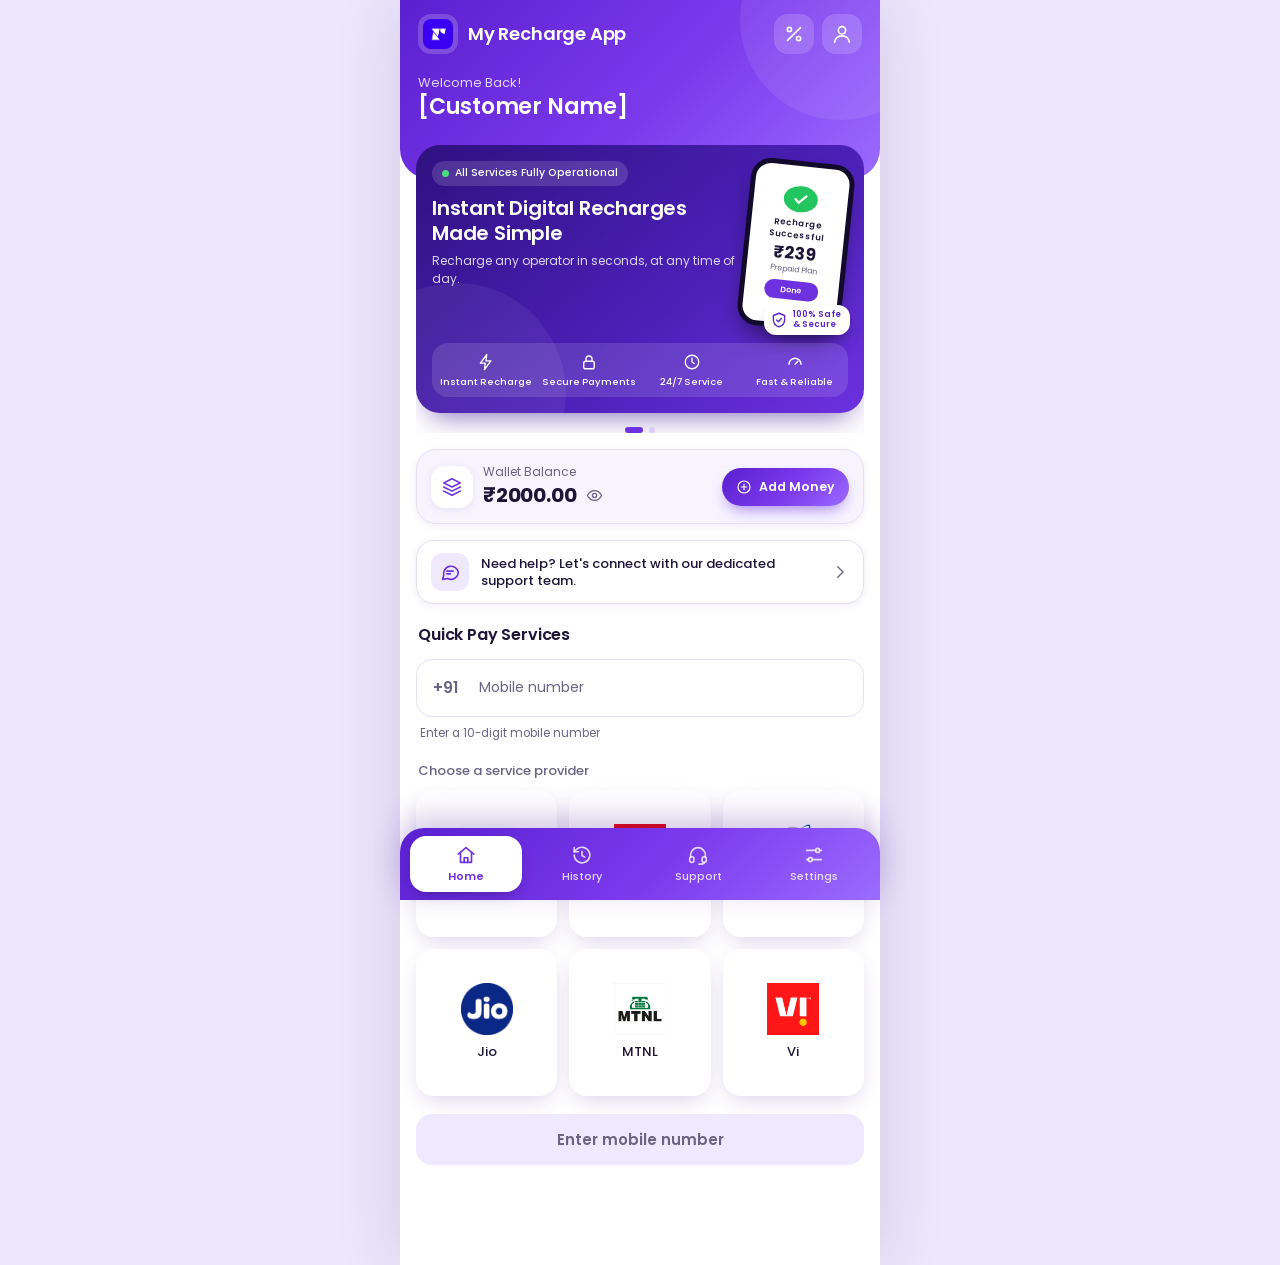
==== commit 326d21d8: "update" ====
--- a/index.html
+++ b/index.html
@@ -2,264 +2,215 @@
 <html lang="en">
 <head>
   <meta charset="UTF-8">
-  <meta name="viewport" content="width=device-width, initial-scale=1.0, viewport-fit=cover">
+  <meta name="viewport" content="width=device-width, initial-scale=1, viewport-fit=cover">
+  <meta name="theme-color" content="#6d31e0">
   <title>My Recharge App</title>
+
   <link rel="preconnect" href="https://fonts.googleapis.com">
   <link rel="preconnect" href="https://fonts.gstatic.com" crossorigin>
-  <link href="https://fonts.googleapis.com/css2?family=Sora:wght@500;600;700;800&family=Inter:wght@400;500;600;700&display=swap" rel="stylesheet">
+  <link href="https://fonts.googleapis.com/css2?family=Poppins:wght@400;500;600;700&display=swap" rel="stylesheet">
   <link rel="stylesheet" href="style.css">
 </head>
 <body>
   <div class="app">
-    
-    <!-- Sidebar Backdrop -->
-    <div class="sidebar-backdrop" id="sidebarBackdrop"></div>
-    
-    <!-- Sidebar Menu -->
-    <aside class="sidebar" id="sidebar">
-      <div class="sidebar__header">
-        <div class="sidebar__profile">
-          <div class="sidebar__avatar">
-            <svg viewBox="0 0 24 24" fill="none" width="24" height="24">
-              <path d="M20 21v-2a4 4 0 0 0-4-4H8a4 4 0 0 0-4 4v2M12 11a4 4 0 1 0 0-8 4 4 0 0 0 0 8z" stroke="currentColor" stroke-width="2" stroke-linecap="round" stroke-linejoin="round"/>
-            </svg>
-          </div>
-          <div class="sidebar__user-info">
-            <h4>My Account</h4>
-            <p>+91 9876543210</p>
-          </div>
-        </div>
-        <button class="icon-btn ghost-icon-btn" id="closeSidebarBtn" aria-label="Close menu" type="button">
-          <svg viewBox="0 0 24 24" fill="none" width="20" height="20">
-            <path d="M18 6L6 18M6 6l12 12" stroke="currentColor" stroke-width="2" stroke-linecap="round"/>
-          </svg>
+
+    <!-- 1. HEADER -->
+    <header class="topbar">
+      <div class="topbar__row">
+        <div class="brand">
+          <!-- Logo placeholder. Recommended size: 80x80 px, transparent PNG or SVG -->
+          <img class="brand__logo" src="logo.jpg" alt="My Recharge App logo" width="40" height="40">
+          <span class="brand__name">My Recharge App</span>
+        </div>
+        <div class="topbar__actions">
+          <button class="icon-btn" type="button" data-action="offers" data-ripple aria-label="Offers and promotions">
+            <svg class="ico" viewBox="0 0 24 24" aria-hidden="true"><path d="M19 5L5 19"/><circle cx="7" cy="7" r="2.3"/><circle cx="17" cy="17" r="2.3"/></svg>
+          </button>
+          <button class="icon-btn" type="button" data-action="profile" data-ripple aria-label="Profile">
+            <svg class="ico" viewBox="0 0 24 24" aria-hidden="true"><circle cx="12" cy="8" r="4"/><path d="M4 21c0-4 3.6-7 8-7s8 3 8 7"/></svg>
+          </button>
+        </div>
+      </div>
+
+      <div class="greeting">
+        <p class="greeting__hello">Welcome Back!</p>
+        <p class="greeting__name">[Customer Name]</p>
+      </div>
+    </header>
+
+    <main class="content">
+
+      <!-- 2. HERO BANNER -->
+      <section class="hero" aria-label="Announcements and offers">
+        <div class="hero__track" id="heroTrack">
+
+          <article class="slide slide--primary">
+            <div class="slide__copy">
+              <span class="status-pill"><span class="status-pill__dot"></span>All Services Fully Operational</span>
+              <h2 class="slide__title">Instant Digital Recharges Made Simple</h2>
+              <p class="slide__text">Recharge any operator in seconds, at any time of day.</p>
+            </div>
+
+            <div class="phone-wrap">
+              <div class="phone" aria-hidden="true">
+                <div class="phone__screen">
+                  <div class="phone__check">
+                    <svg class="ico" viewBox="0 0 24 24"><path d="M5 12.5l4.5 4.5L19 7.5"/></svg>
+                  </div>
+                  <p class="phone__status">Recharge Successful</p>
+                  <p class="phone__amount">₹239</p>
+                  <p class="phone__meta">Prepaid Plan</p>
+                  <span class="phone__done">Done</span>
+                </div>
+              </div>
+              <div class="seal">
+                <svg class="ico" viewBox="0 0 24 24" aria-hidden="true"><path d="M12 3l7.5 3v5.5c0 4.5-3.2 8.2-7.5 9.5-4.3-1.3-7.5-5-7.5-9.5V6L12 3z"/><path d="M8.8 12l2.4 2.4 4-4.4"/></svg>
+                <span>100% Safe<br>&amp; Secure</span>
+              </div>
+            </div>
+
+            <ul class="slide__features">
+              <li>
+                <svg class="ico" viewBox="0 0 24 24" aria-hidden="true"><path d="M13 2L4.5 13.5H11L10 22l8.5-11.5H12L13 2z"/></svg>
+                Instant Recharge
+              </li>
+              <li>
+                <svg class="ico" viewBox="0 0 24 24" aria-hidden="true"><rect x="5" y="11" width="14" height="10" rx="2.5"/><path d="M8 11V8a4 4 0 018 0v3"/></svg>
+                Secure Payments
+              </li>
+              <li>
+                <svg class="ico" viewBox="0 0 24 24" aria-hidden="true"><circle cx="12" cy="12" r="9"/><path d="M12 7v5l3 2"/></svg>
+                24/7 Service
+              </li>
+              <li>
+                <svg class="ico" viewBox="0 0 24 24" aria-hidden="true"><path d="M4 15a8 8 0 1116 0"/><path d="M12 15l4-4"/></svg>
+                Fast &amp; Reliable
+              </li>
+            </ul>
+          </article>
+
+          <article class="slide slide--offer">
+            <div class="slide__copy">
+              <h2 class="slide__title">Top up once, recharge in a tap</h2>
+              <p class="slide__text">Keep your wallet funded for faster checkout on every recharge.</p>
+              <button class="btn btn--primary btn--sm" type="button" data-action="add-money" data-ripple>Add Money</button>
+            </div>
+            <!-- Offer artwork placeholder. Recommended size: 240x240 px -->
+            <img class="slide__art" src="
+           jio.jpg" alt="Wallet offer illustration" width="110" height="110">
+          </article>
+
+        </div>
+        <div class="hero__dots" id="heroDots">
+          <button class="hero__dot is-active" type="button" aria-label="Show announcement 1"></button>
+          <button class="hero__dot" type="button" aria-label="Show announcement 2"></button>
+        </div>
+      </section>
+
+      <!-- 3. WALLET -->
+      <section class="wallet card" aria-label="Wallet">
+        <div class="wallet__icon">
+          <svg class="ico" viewBox="0 0 24 24" aria-hidden="true"><path d="M12 3l9 4.5-9 4.5-9-4.5L12 3z"/><path d="M3 12l9 4.5 9-4.5"/><path d="M3 16.5L12 21l9-4.5"/></svg>
+        </div>
+        <div class="wallet__info">
+          <p class="wallet__label">Wallet Balance</p>
+          <p class="wallet__amount">
+            <span id="balanceValue" data-value="₹2000.00">₹2000.00</span>
+            <button class="eye-btn" id="toggleBalance" type="button" aria-pressed="false" aria-label="Hide balance">
+              <svg class="ico eye-open" viewBox="0 0 24 24" aria-hidden="true"><path d="M2 12s3.6-7 10-7 10 7 10 7-3.6 7-10 7S2 12 2 12z"/><circle cx="12" cy="12" r="3"/></svg>
+              <svg class="ico eye-closed" viewBox="0 0 24 24" aria-hidden="true"><path d="M3 3l18 18"/><path d="M10.6 5.1A9.8 9.8 0 0112 5c6.4 0 10 7 10 7a17 17 0 01-3.2 4.2M6.6 6.6C3.7 8.4 2 12 2 12s3.6 7 10 7c1.7 0 3.2-.4 4.5-1"/><path d="M9.9 9.9a3 3 0 004.2 4.2"/></svg>
+            </button>
+          </p>
+        </div>
+        <button class="btn btn--primary" type="button" data-action="add-money" data-ripple>
+          <svg class="ico" viewBox="0 0 24 24" aria-hidden="true"><circle cx="12" cy="12" r="9"/><path d="M12 8v8M8 12h8"/></svg>
+          Add Money
         </button>
-      </div>
-      <nav class="sidebar__nav">
-        <a href="#" class="sidebar__link">
-          <svg viewBox="0 0 24 24" fill="none" width="20" height="20"><path d="M20 21v-2a4 4 0 0 0-4-4H8a4 4 0 0 0-4 4v2M12 11a4 4 0 1 0 0-8 4 4 0 0 0 0 8z" stroke="currentColor" stroke-width="2" stroke-linecap="round" stroke-linejoin="round"/></svg>
-          <span>My Account</span>
-        </a>
-        <a href="#" class="sidebar__link">
-          <svg viewBox="0 0 24 24" fill="none" width="20" height="20"><path d="M21 12V7a2 2 0 0 0-2-2H5a2 2 0 0 0-2 2v10a2 2 0 0 0 2 2h7m9-3l-3 3-3-3m3 3V11" stroke="currentColor" stroke-width="2" stroke-linecap="round" stroke-linejoin="round"/></svg>
-          <span>Balance</span>
-        </a>
-        <a href="#" class="sidebar__link">
-          <svg viewBox="0 0 24 24" fill="none" width="20" height="20"><path d="M12 8v4l3 3m6-3a9 9 0 1 1-18 0 9 9 0 0 1 18 0z" stroke="currentColor" stroke-width="2" stroke-linecap="round" stroke-linejoin="round"/></svg>
-          <span>History</span>
-        </a>
-        <a href="#" class="sidebar__link">
-          <svg viewBox="0 0 24 24" fill="none" width="20" height="20"><path d="M12 2v20m5-17H9.5a3.5 3.5 0 0 0 0 7h5a3.5 3.5 0 0 1 0 7H6" stroke="currentColor" stroke-width="2" stroke-linecap="round" stroke-linejoin="round"/></svg>
-          <span>Cashback</span>
-        </a>
-        <a href="#" class="sidebar__link">
-          <svg viewBox="0 0 24 24" fill="none" width="20" height="20"><path d="M12 15a3 3 0 1 0 0-6 3 3 0 0 0 0 6z" stroke="currentColor" stroke-width="2" stroke-linecap="round" stroke-linejoin="round"/><path d="M19.4 15a1.65 1.65 0 0 0 .33 1.82l.06.06a2 2 0 0 1 0 2.83 2 2 0 0 1-2.83 0l-.06-.06a1.65 1.65 0 0 0-1.82-.33 1.65 1.65 0 0 0-1 1.51V21a2 2 0 0 1-2 2 2 2 0 0 1-2-2v-.09A1.65 1.65 0 0 0 9 19.4a1.65 1.65 0 0 0-1.82.33l-.06.06a2 2 0 0 1-2.83 0 2 2 0 0 1 0-2.83l.06-.06a1.65 1.65 0 0 0 .33-1.82 1.65 1.65 0 0 0-1.51-1H3a2 2 0 0 1-2-2 2 2 0 0 1 2-2h.09A1.65 1.65 0 0 0 4.6 9a1.65 1.65 0 0 0-.33-1.82l-.06-.06a2 2 0 0 1 0-2.83 2 2 0 0 1 2.83 0l.06.06a1.65 1.65 0 0 0 1.82.33H9a1.65 1.65 0 0 0 1-1.51V3a2 2 0 0 1 2-2 2 2 0 0 1 2 2v.09a1.65 1.65 0 0 0 1 1.51 1.65 1.65 0 0 0 1.82-.33l.06-.06a2 2 0 0 1 2.83 0 2 2 0 0 1 0 2.83l-.06.06a1.65 1.65 0 0 0-.33 1.82V9c.26.6.8 1 1.51 1H21a2 2 0 0 1 2 2 2 2 0 0 1-2 2h-.09a1.65 1.65 0 0 0-1.51 1z" stroke="currentColor" stroke-width="2" stroke-linecap="round" stroke-linejoin="round"/></svg>
-          <span>Settings</span>
-        </a>
-      </nav>
-    </aside>
-
-    <!-- Header -->
-    <header class="topbar">
-      <div class="topbar__brand">
-        <!-- Hamburger Menu Button -->
-        <button class="icon-btn ghost-icon-btn" id="menuBtn" aria-label="Menu" type="button" style="margin-right: 8px;">
-          <svg viewBox="0 0 24 24" fill="none" width="22" height="22">
-            <path d="M4 6h16M4 12h16M4 18h16" stroke="currentColor" stroke-width="2" stroke-linecap="round"/>
-          </svg>
+      </section>
+
+      <!-- 4. SUPPORT BANNER -->
+      <button class="support" type="button" data-action="support" data-ripple="dark">
+        <span class="support__icon">
+          <svg class="ico" viewBox="0 0 24 24" aria-hidden="true"><path d="M21 12a8 8 0 01-11.6 7.1L4 20l1.2-4.4A8 8 0 1121 12z"/><path d="M8.5 11h7M8.5 14h4"/></svg>
+        </span>
+        <span class="support__text">Need help? Let's connect with our dedicated support team.</span>
+        <svg class="ico support__chevron" viewBox="0 0 24 24" aria-hidden="true"><path d="M9 5l7 7-7 7"/></svg>
+      </button>
+
+      <!-- 5. QUICK PAY SERVICES -->
+      <section class="quickpay" aria-labelledby="quickpayTitle">
+        <h2 class="section-title" id="quickpayTitle">Quick Pay Services</h2>
+
+        <div class="field" id="numberField">
+          <span class="field__prefix">+91</span>
+          <input class="field__input" id="mobileNumber" type="tel" inputmode="numeric" autocomplete="tel-national" placeholder="Enter 10 digits" aria-describedby="numberHint">
+          <label class="field__label" for="mobileNumber">Mobile number</label>
+          <span class="field__status" aria-hidden="true">
+            <svg class="ico" viewBox="0 0 24 24"><path d="M5 12.5l4.5 4.5L19 7.5"/></svg>
+          </span>
+        </div>
+        <p class="field__hint" id="numberHint" role="status">Enter a 10-digit mobile number</p>
+
+        <h3 class="subtitle">Choose a service provider</h3>
+        <!--
+          Logo placeholders. Recommended size: 96x96 px, transparent PNG or SVG.
+          Replace each src="placeholder.png" with the real logo path.
+        -->
+        <div class="operators" role="group" aria-label="Service providers">
+          <button class="op" type="button" data-operator="Prepaid" data-ripple="dark" aria-pressed="false">
+            <span class="op__logo"><img src="prepaid.jpg" alt="Prepaid recharge logo" width="52" height="52"></span>
+            <span class="op__name">Prepaid</span>
+          </button>
+          <button class="op" type="button" data-operator="Airtel" data-ripple="dark" aria-pressed="false">
+            <span class="op__logo"><img src="airtel.jpg" alt="Airtel logo" width="52" height="52"></span>
+            <span class="op__name">Airtel</span>
+          </button>
+          <button class="op" type="button" data-operator="BSNL" data-ripple="dark" aria-pressed="false">
+            <span class="op__logo"><img src="bsnl.jpg" alt="BSNL logo" width="52" height="52"></span>
+            <span class="op__name">BSNL</span>
+          </button>
+          <button class="op" type="button" data-operator="Jio" data-ripple="dark" aria-pressed="false">
+            <span class="op__logo"><img src="jio.jpg" alt="Jio logo" width="52" height="52"></span>
+            <span class="op__name">Jio</span>
+          </button>
+          <button class="op" type="button" data-operator="MTNL" data-ripple="dark" aria-pressed="false">
+            <span class="op__logo"><img src="mtnl.jpg" alt="MTNL logo" width="52" height="52"></span>
+            <span class="op__name">MTNL</span>
+          </button>
+          <button class="op" type="button" data-operator="Vi" data-ripple="dark" aria-pressed="false">
+            <span class="op__logo"><img src="vi.jpg" alt="Vi logo" width="52" height="52"></span>
+            <span class="op__name">Vi</span>
+          </button>
+        </div>
+
+        <button class="btn btn--primary btn--block" id="continueBtn" type="button" data-ripple disabled>
+          <span id="continueLabel">Enter mobile number</span>
         </button>
-        <span class="logo-slot">
-          <img src="logo.jpg" alt="" class="logo-slot__img">
-        </span>
-        <span class="topbar__title">PK Recharge </span>
-      </div>
-      <button class="icon-btn" aria-label="Notifications">
-        <svg viewBox="0 0 24 24" fill="none" width="20" height="20">
-          <path d="M12 3.5c-3.2 0-5.6 2.5-5.6 5.7v2.7c0 .7-.3 1.7-.8 2.4l-.9 1.3c-.6.9 0 2.2 1.1 2.2h12.4c1.1 0 1.7-1.3 1.1-2.2l-.9-1.3c-.5-.7-.8-1.7-.8-2.4V9.2c0-3.2-2.4-5.7-5.6-5.7Z" stroke="currentColor" stroke-width="1.6" stroke-linejoin="round"/>
-          <path d="M9.8 19.2a2.2 2.2 0 0 0 4.4 0" stroke="currentColor" stroke-width="1.6" stroke-linecap="round"/>
-        </svg>
-        <span class="icon-btn__dot"></span>
-      </button>
-    </header>
-    
-    <main class="scroll-area">
-      <!-- Wallet Balance -->
-      <section class="balance-card" aria-label="Wallet balance">
-        <div class="balance-card__glow"></div>
-        <div class="balance-card__top">
-          <span class="balance-card__label">My Balance</span>
-          <button class="balance-card__eye" id="balanceEyeBtn" aria-label="Hide balance" type="button">
-            <svg viewBox="0 0 24 24" fill="none" width="17" height="17" id="eyeIcon">
-              <path d="M2.5 12S6 5.5 12 5.5 21.5 12 21.5 12 18 18.5 12 18.5 2.5 12 2.5 12Z" stroke="currentColor" stroke-width="1.6" stroke-linejoin="round"/>
-              <circle cx="12" cy="12" r="3" stroke="currentColor" stroke-width="1.6"/>
-            </svg>
-          </button>
-        </div>
-        <div class="balance-card__amount" id="balanceAmount">₹ 2,450.75</div>
-        <div class="balance-card__footer">
-          <span class="commission-badge">
-            <svg viewBox="0 0 24 24" fill="none" width="14" height="14">
-              <path d="M12 3l1.9 4.1 4.4.5-3.3 3 .9 4.4L12 12.9 8.1 15l.9-4.4-3.3-3 4.4-.5L12 3Z" stroke="currentColor" stroke-width="1.4" stroke-linejoin="round"/>
-            </svg>
-            commission upto 3% guaranteed
-          </span>
-        </div>
       </section>
-
-      <!-- Promotional Banner -->
-      <section class="banner-strip" aria-label="Offers and announcements">
-        <div class="banner-track" id="bannerTrack">
-          <article class="banner banner--flash">
-            <div class="banner__copy">
-              <p class="banner__tag">Limited time</p>
-              <h2 class="banner__title">10% cashback<br>on your first recharge</h2>
-              <p class="banner__sub">Use code CHARGE10 at checkout</p>
-            </div>
-            <div class="banner__glow"></div>
-          </article>
-          <article class="banner banner--plan">
-            <div class="banner__copy">
-              <p class="banner__tag">New</p>
-              <h2 class="banner__title">₹ 499 plan now<br>with 2GB data</h2>
-              <p class="banner__sub">Valid for all prepaid operators</p>
-            </div>
-            <div class="banner__glow"></div>
-          </article>
-          <article class="banner banner--refer">
-            <div class="banner__copy">
-              <p class="banner__tag">Refer & earn</p>
-              <h2 class="banner__title">Give ₹ 50,<br>get ₹ 50</h2>
-              <p class="banner__sub">Invite friends to the app</p>
-            </div>
-            <div class="banner__glow"></div>
-          </article>
-        </div>
-        <div class="banner-dots" id="bannerDots"></div>
-      </section>
-
-      <!-- Recharge Input Section -->
-      <section class="recharge-card" aria-label="Enter mobile number">
-        <label class="field-label" for="mobileNumber">Mobile number</label>
-        <div class="input-shell" id="inputShell">
-          <span class="country-chip">
-            <span class="country-chip__flag">🇮🇳</span>
-            <span>+91</span>
-          </span>
-          <span class="input-divider"></span>
-          <input
-            type="tel"
-            id="mobileNumber"
-            class="mobile-input"
-            placeholder="Enter 10-digit number"
-            inputmode="numeric"
-            maxlength="10"
-            autocomplete="tel-national"
-          >
-          <button class="ghost-icon-btn" id="contactsBtn" aria-label="Choose from contacts" type="button">
-            <svg viewBox="0 0 24 24" fill="none" width="19" height="19">
-              <circle cx="12" cy="8.2" r="3.2" stroke="currentColor" stroke-width="1.6"/>
-              <path d="M5.5 19c.7-3 3-4.6 6.5-4.6s5.8 1.6 6.5 4.6" stroke="currentColor" stroke-width="1.6" stroke-linecap="round"/>
-            </svg>
-          </button>
-        </div>
-        <p class="field-hint" id="fieldHint">We'll detect your operator and circle automatically</p>
-        <div class="detected-row" id="detectedRow" hidden>
-          <span class="detected-pill">
-            <span class="detected-dot"></span>
-            <span id="detectedText">Operator detected</span>
-          </span>
-        </div>
-      </section>
-
-      <!-- Operator Selection Grid -->
-      <section class="operator-section" aria-label="Choose operator">
-        <div class="section-heading">
-          <h3>Choose your operator</h3>
-          <span class="section-heading__hint">or let us auto-detect</span>
-        </div>
-        <div class="operator-grid" id="operatorGrid">
-          <button class="operator-card" data-operator="Jio" type="button">
-            <span class="operator-card__logo">
-              <img src="jio.jpg" alt="Jio logo">
-            </span>
-            <span class="operator-card__name">Jio</span>
-            <span class="operator-card__ring"></span>
-          </button>
-          <button class="operator-card" data-operator="Airtel" type="button">
-            <span class="operator-card__logo">
-              <img src="airtel.jpg" alt="Airtel logo">
-            </span>
-            <span class="operator-card__name">Airtel</span>
-            <span class="operator-card__ring"></span>
-          </button>
-          <button class="operator-card" data-operator="Vi" type="button">
-            <span class="operator-card__logo">
-              <img src="vi.jpg" alt="Vi logo">
-            </span>
-            <span class="operator-card__name">Vi</span>
-            <span class="operator-card__ring"></span>
-          </button>
-          <button class="operator-card" data-operator="BSNL" type="button">
-            <span class="operator-card__logo">
-              <img src="bsnl.jpg" alt="BSNL logo">
-            </span>
-            <span class="operator-card__name">BSNL</span>
-            <span class="operator-card__ring"></span>
-          </button>
-        </div>
-      </section>
-
-      <!-- Amount Section -->
-      <section class="amount-section" aria-label="Recharge amount">
-        <div class="section-heading">
-          <h3>Recharge amount</h3>
-          <span class="section-heading__hint">tap a plan or enter your own</span>
-        </div>
-        <div class="amount-chips" id="amountChips">
-          <button class="amount-chip" data-amount="199" type="button">₹ 199</button>
-          <button class="amount-chip" data-amount="299" type="button">₹ 299</button>
-          <button class="amount-chip" data-amount="499" type="button">₹ 499</button>
-          <button class="amount-chip" data-amount="799" type="button">₹ 799</button>
-        </div>
-        <div class="input-shell input-shell--amount" id="amountShell">
-          <span class="amount-prefix">₹</span>
-          <span class="input-divider"></span>
-          <input
-            type="number"
-            id="amountInput"
-            class="mobile-input"
-            placeholder="Enter amount"
-            inputmode="numeric"
-          >
-        </div>
-      </section>
-      
-      <div class="bottom-spacer"></div>
     </main>
 
-    <!-- Sticky CTA -->
-    <footer class="cta-bar">
-      <div class="cta-bar__info">
-        <span class="cta-bar__label">Total</span>
-        <span class="cta-bar__amount" id="ctaAmount">₹ 0</span>
-      </div>
-      <button class="cta-btn" id="rechargeBtn" type="button" disabled>
-        <span class="cta-btn__label">Recharge now</span>
-        <svg viewBox="0 0 24 24" fill="none" width="18" height="18">
-          <path d="M9 6l6 6-6 6" stroke="currentColor" stroke-width="2" stroke-linecap="round" stroke-linejoin="round"/>
-        </svg>
-      </button>
-    </footer>
-
-    <!-- Success Toast -->
-    <div class="toast" id="toast">
-      <span class="toast__check">
-        <svg viewBox="0 0 24 24" fill="none" width="16" height="16">
-          <path d="M5 12.5l4.5 4.5L19 7" stroke="currentColor" stroke-width="2.4" stroke-linecap="round" stroke-linejoin="round"/>
-        </svg>
-      </span>
-      <span id="toastText">Recharge successful</span>
-    </div>
+    <!-- 6. BOTTOM NAVIGATION -->
+    <nav class="bottom-nav" aria-label="Primary">
+      <!-- Set a real href (for example href="history.html") later and the link will navigate normally. -->
+      <a class="nav__item is-active" href="#" aria-current="page" data-ripple>
+        <svg class="ico" viewBox="0 0 24 24" aria-hidden="true"><path d="M3.5 11L12 4l8.5 7"/><path d="M6 9.5V20h12V9.5"/><path d="M10 20v-5h4v5"/></svg>
+        <span>Home</span>
+      </a>
+      <a class="nav__item" href="history/history.html" data-ripple>
+        <svg class="ico" viewBox="0 0 24 24" aria-hidden="true"><path d="M3.5 12a8.5 8.5 0 102.6-6.1L3.5 8.5"/><path d="M3.5 4v4.5H8"/><path d="M12 8v4.5l3 1.8"/></svg>
+        <span>History</span>
+      </a>
+      <a class="nav__item" href="support/support.html" data-ripple>
+        <svg class="ico" viewBox="0 0 24 24" aria-hidden="true"><path d="M4 14v-2a8 8 0 0116 0v2"/><rect x="3" y="14" width="4.5" height="6" rx="2"/><rect x="16.5" y="14" width="4.5" height="6" rx="2"/><path d="M19 20c0 1.2-1.5 2-4 2h-2"/></svg>
+        <span>Support</span>
+      </a>
+      <a class="nav__item" href="#" data-ripple>
+        <svg class="ico" viewBox="0 0 24 24" aria-hidden="true"><path d="M4 7h10M18 7h2M4 17h2M10 17h10"/><circle cx="16" cy="7" r="2.2"/><circle cx="8" cy="17" r="2.2"/></svg>
+        <span>Settings</span>
+      </a>
+    </nav>
+
+    <div class="toast" id="toast" role="status" aria-live="polite"></div>
   </div>
 
   <script src="script.js"></script>
--- a/style.css
+++ b/style.css
@@ -1,1040 +1,715 @@
-/* =========================================================
-   My Recharge App — styles
-   Palette: indigo brand + coral "charge" accent + mint success
-   Type: Sora (display) / Inter (UI + body)
-   ========================================================= */
+/* ==========================================================
+   My Recharge App: mobile-first styles
+   Palette: violet + white. Font: Poppins (Open Sans fallback)
+   ========================================================== */
 
 :root {
-  --bg: #f5f5fb;
-  --surface: #ffffff;
-  --surface-soft: #f0eefb;
-
-  --primary: #4338ca;
-  --primary-deep: #2c2670;
-  --primary-soft: #eceafc;
-
-  --accent: #ff6a45;
-  --accent-deep: #e5522f;
-  --accent-soft: #ffe7de;
-
-  --mint: #14b892;
-  --mint-soft: #e2f8f0;
-
-  --text: #191a26;
-  --muted: #6f7180;
-  --faint: #a4a6b3;
-  --border: #e8e7f2;
-
-  --radius-lg: 26px;
-  --radius-md: 18px;
-  --radius-sm: 12px;
-
-  --shadow-soft: 0 10px 30px -12px rgba(44, 38, 112, 0.18);
-  --shadow-card: 0 6px 18px -8px rgba(24, 20, 70, 0.12);
-  --shadow-cta: 0 14px 28px -10px rgba(255, 106, 69, 0.45);
-
-  --ease: cubic-bezier(0.22, 1, 0.36, 1);
-}
-
-
-
-* { box-sizing: border-box; }
-
-html, body {
+  --violet-800: #3a1590;
+  --violet-700: #5a24c9;
+  --violet-600: #6d31e0;
+  --violet-500: #8352f0;
+  --violet-200: #d9ccfa;
+  --violet-100: #efe9ff;
+  --violet-50:  #f7f4ff;
+
+  --ink:   #1d1538;
+  --muted: #6a6383;
+  --line:  #e6e0f5;
+  --ok:    #16a34a;
+  --danger:#dc2626;
+
+  --grad: linear-gradient(135deg, #5a20d0 0%, #7c3aed 55%, #9b6bff 100%);
+
+  --shadow-sm: 0 2px 8px rgba(76, 29, 149, .08);
+  --shadow-md: 0 8px 22px -6px rgba(76, 29, 149, .22);
+  --shadow-lg: 0 16px 28px -14px rgba(58, 21, 144, .65);
+
+  --nav-h: 72px;
+  --font: 'Poppins', 'Open Sans', system-ui, -apple-system, 'Segoe UI', Roboto, sans-serif;
+}
+
+/* ---------- Base ---------- */
+*, *::before, *::after { box-sizing: border-box; }
+
+html { -webkit-text-size-adjust: 100%; }
+
+body {
   margin: 0;
-  padding: 0;
-  height: 100%;
-  background: var(--bg);
-  color: var(--text);
-  font-family: "Inter", -apple-system, BlinkMacSystemFont, sans-serif;
+  font-family: var(--font);
+  color: var(--ink);
+  background: #ece7fb;
+  line-height: 1.4;
+  -webkit-font-smoothing: antialiased;
   -webkit-tap-highlight-color: transparent;
 }
 
-body {
-  overscroll-behavior-y: none;
-}
-
-button {
-  font-family: inherit;
-  border: none;
-  background: none;
-  cursor: pointer;
-  color: inherit;
-}
-
-img {
-  max-width: 100%;
-  display: block;
-}
-
-/* respect reduced motion */
-@media (prefers-reduced-motion: reduce) {
-  * { animation-duration: 0.001ms !important; transition-duration: 0.001ms !important; }
-}
+button { font: inherit; color: inherit; border: 0; background: none; padding: 0; cursor: pointer; }
+img { display: block; max-width: 100%; }
+p, h2, h3 { margin: 0; }
+
+:focus-visible { outline: 3px solid #b79bff; outline-offset: 2px; }
+
+.ico {
+  width: 22px;
+  height: 22px;
+  flex: none;
+  fill: none;
+  stroke: currentColor;
+  stroke-width: 1.8;
+  stroke-linecap: round;
+  stroke-linejoin: round;
+}
+
+/* Elements that show a tap ripple (see script.js) */
+[data-ripple] { position: relative; overflow: hidden; }
+
+.ripple {
+  position: absolute;
+  border-radius: 50%;
+  background: rgba(255, 255, 255, .45);
+  transform: scale(0);
+  animation: ripple .55s ease-out forwards;
+  pointer-events: none;
+}
+.ripple--dark { background: rgba(109, 49, 224, .16); }
+
+@keyframes ripple { to { transform: scale(1); opacity: 0; } }
 
 /* ---------- App shell ---------- */
-
 .app {
+  position: relative;
   max-width: 480px;
-  margin: 0 auto;
   min-height: 100vh;
   min-height: 100dvh;
+  margin: 0 auto;
+  background: #fff;
+  box-shadow: 0 0 60px rgba(76, 29, 149, .15);
+}
+
+/* ---------- Header ---------- */
+.topbar {
+  position: relative;
+  overflow: hidden;
+  padding: calc(env(safe-area-inset-top) + 14px) 18px 56px;
+  color: #fff;
+  background: var(--grad);
+  border-radius: 0 0 30px 30px;
+}
+
+.topbar::before {
+  content: "";
+  position: absolute;
+  top: -80px;
+  right: -60px;
+  width: 200px;
+  height: 200px;
+  border-radius: 50%;
+  background: rgba(255, 255, 255, .08);
+}
+
+.topbar__row {
+  position: relative;
+  display: flex;
+  align-items: center;
+  justify-content: space-between;
+  gap: 12px;
+}
+
+.brand { display: flex; align-items: center; gap: 10px; min-width: 0; }
+
+.brand__logo {
+  width: 40px;
+  height: 40px;
+  object-fit: contain;
+  padding: 5px;
+  border-radius: 13px;
+  background: rgba(255, 255, 255, .18);
+}
+
+.brand__name {
+  font-size: 18px;
+  font-weight: 600;
+  letter-spacing: -.01em;
+  white-space: nowrap;
+}
+
+.topbar__actions { display: flex; gap: 8px; }
+
+.icon-btn {
+  width: 40px;
+  height: 40px;
+  display: grid;
+  place-items: center;
+  border-radius: 14px;
+  color: #fff;
+  background: rgba(255, 255, 255, .16);
+  transition: transform .15s ease, background .2s ease;
+}
+.icon-btn:active { transform: scale(.92); background: rgba(255, 255, 255, .28); }
+
+.greeting { position: relative; margin-top: 20px; }
+.greeting__hello { font-size: 13px; opacity: .8; }
+.greeting__name { font-size: 22px; font-weight: 600; letter-spacing: -.01em; }
+
+/* ---------- Content ---------- */
+.content {
+  position: relative;
   display: flex;
   flex-direction: column;
-  background: var(--bg);
-  position: relative;
-}
-
-/* ---------- Header ---------- */
-
-.topbar {
-  position: sticky;
-  top: 0;
-  z-index: 30;
-  display: flex;
-  align-items: center;
-  justify-content: space-between;
-  padding: calc(env(safe-area-inset-top, 0px) + 14px) 20px 14px;
-  background: var(--bg);
-  backdrop-filter: blur(10px);
-}
-
-.topbar__brand {
-  display: flex;
-  align-items: center;
-  gap: 10px;
-}
-
-.logo-slot {
-  width: 34px;
-  height: 34px;
-  border-radius: 10px;
-  background: linear-gradient(145deg, var(--primary), var(--primary-deep));
-  display: flex;
-  align-items: center;
-  justify-content: center;
+  gap: 16px;
+  margin-top: -34px;
+  padding: 0 16px calc(var(--nav-h) + 28px + env(safe-area-inset-bottom));
+}
+
+/* ---------- Hero banner ---------- */
+.hero { position: relative; }
+
+.hero__track {
+  position: relative;
+  display: flex;
+  gap: 12px;
+  padding-bottom: 20px;
+  overflow-x: auto;
+  scroll-snap-type: x mandatory;
+  scrollbar-width: none;
+  overscroll-behavior-x: contain;
+}
+.hero__track::-webkit-scrollbar { display: none; }
+
+.slide {
+  position: relative;
+  flex: 0 0 100%;
+  scroll-snap-align: center;
   overflow: hidden;
-  flex-shrink: 0;
-}
-
-.logo-slot__img {
-  width: 100%;
-  height: 100%;
-  object-fit: cover;
-}
-
-.topbar__title {
-  font-family: "Sora", sans-serif;
-  font-weight: 700;
-  font-size: 1.02rem;
-  letter-spacing: -0.01em;
-  color: var(--text);
-}
-
-.icon-btn {
-  position: relative;
-  width: 38px;
-  height: 38px;
+  padding: 16px;
+  border-radius: 24px;
+  display: grid;
+  grid-template-columns: 1fr 104px;
+  grid-template-areas:
+    "copy phone"
+    "features features";
+  column-gap: 8px;
+  row-gap: 14px;
+  box-shadow: var(--shadow-lg);
+}
+
+.slide--primary {
+  color: #fff;
+  background: linear-gradient(140deg, #2f1180 0%, #4a1fb5 55%, #6d31e0 100%);
+}
+.slide--primary::before {
+  content: "";
+  position: absolute;
+  left: -70px;
+  bottom: -90px;
+  width: 220px;
+  height: 220px;
   border-radius: 50%;
-  background: var(--surface);
-  color: var(--muted);
-  display: flex;
-  align-items: center;
-  justify-content: center;
-  box-shadow: var(--shadow-card);
-  transition: transform 0.15s var(--ease);
-}
-
-.icon-btn:active { transform: scale(0.9); }
-
-.icon-btn__dot {
-  position: absolute;
-  top: 8px;
-  right: 9px;
+  background: rgba(255, 255, 255, .06);
+}
+
+.slide--offer {
+  color: var(--ink);
+  background: linear-gradient(140deg, #f5f0ff, #e2d6ff);
+  grid-template-columns: 1fr 110px;
+  grid-template-areas: "copy art";
+  align-items: center;
+}
+
+.slide__copy { grid-area: copy; position: relative; }
+
+.status-pill {
+  display: inline-flex;
+  align-items: center;
+  gap: 6px;
+  padding: 5px 10px;
+  font-size: 10.5px;
+  font-weight: 500;
+  border-radius: 99px;
+  background: rgba(255, 255, 255, .14);
+}
+.status-pill__dot {
   width: 7px;
   height: 7px;
   border-radius: 50%;
-  background: var(--accent);
-  box-shadow: 0 0 0 2px var(--surface);
-}
-
-.ghost-icon-btn {
-  width: 30px;
-  height: 30px;
+  background: #4ade80;
+  animation: live 2s ease-in-out infinite;
+}
+@keyframes live {
+  0%, 100% { box-shadow: 0 0 0 0 rgba(74, 222, 128, .6); }
+  50%      { box-shadow: 0 0 0 5px rgba(74, 222, 128, 0); }
+}
+
+.slide__title {
+  margin: 10px 0 6px;
+  font-size: 20px;
+  font-weight: 600;
+  line-height: 1.25;
+  letter-spacing: -.01em;
+}
+.slide__text { font-size: 12px; line-height: 1.5; opacity: .82; }
+.slide--offer .slide__text { color: var(--muted); opacity: 1; margin-bottom: 14px; }
+
+.slide__art {
+  grid-area: art;
+  width: 110px;
+  height: 110px;
+  object-fit: contain;
+}
+
+/* Dummy smartphone */
+.phone-wrap { grid-area: phone; position: relative; justify-self: end; width: 104px; }
+
+.phone {
+  height: 168px;
+  padding: 5px;
+  border-radius: 20px;
+  background: #120a2b;
+  transform: rotate(6deg);
+  box-shadow: 0 14px 24px -8px rgba(0, 0, 0, .55);
+}
+
+.phone__screen {
+  height: 100%;
+  padding: 20px 6px 24px;
+  display: flex;
+  flex-direction: column;
+  align-items: center;
+  text-align: center;
+  border-radius: 15px;
+  color: var(--ink);
+  background: #fff;
+}
+
+.phone__check {
+  width: 34px;
+  height: 34px;
+  display: grid;
+  place-items: center;
   border-radius: 50%;
-  display: flex;
-  align-items: center;
-  justify-content: center;
-  color: var(--muted);
-  flex-shrink: 0;
-  transition: background 0.15s var(--ease), transform 0.15s var(--ease);
-}
-
-.ghost-icon-btn:active {
-  background: var(--surface-soft);
-  transform: scale(0.9);
-}
-
-/* ---------- Scroll area ---------- */
-
-.scroll-area {
-  flex: 1;
-  padding: 4px 20px 0;
-}
-
-.bottom-spacer { height: 8px; }
-
-/* ---------- Balance card ---------- */
-
-.balance-card {
-  position: relative;
-  overflow: hidden;
-  margin: 6px 0 18px;
-  padding: 20px 22px 18px;
-  border-radius: var(--radius-lg);
-  background: linear-gradient(150deg, var(--primary-deep) 0%, var(--primary) 65%, #6a5cf3 100%);
-  color: #fff;
-  box-shadow: var(--shadow-soft);
-}
-
-.balance-card__glow {
+  color: #fff;
+  background: #22c55e;
+}
+.phone__check .ico { width: 18px; height: 18px; stroke-width: 3; }
+
+.phone__status { margin-top: 6px; font-size: 8.5px; font-weight: 600; }
+.phone__amount { font-size: 17px; font-weight: 700; line-height: 1.3; }
+.phone__meta   { font-size: 8px; color: var(--muted); }
+.phone__done {
+  margin-top: 6px;
+  padding: 4px 16px;
+  font-size: 8px;
+  font-weight: 600;
+  color: #fff;
+  border-radius: 99px;
+  background: var(--violet-600);
+}
+
+.seal {
   position: absolute;
-  width: 220px;
-  height: 220px;
-  border-radius: 50%;
-  background: rgba(255, 255, 255, 0.1);
-  right: -70px;
-  top: -90px;
-  pointer-events: none;
-}
-
-.balance-card__top {
-  position: relative;
-  z-index: 2;
-  display: flex;
-  align-items: center;
-  justify-content: space-between;
-}
-
-.balance-card__label {
-  font-size: 0.82rem;
+  right: -2px;
+  bottom: -6px;
+  display: flex;
+  align-items: center;
+  gap: 5px;
+  padding: 5px 9px 5px 6px;
+  font-size: 8.5px;
   font-weight: 600;
-  opacity: 0.82;
-}
-
-.balance-card__eye {
-  width: 30px;
-  height: 30px;
-  border-radius: 50%;
-  display: flex;
-  align-items: center;
-  justify-content: center;
-  color: #fff;
-  background: rgba(255, 255, 255, 0.14);
-  transition: transform 0.15s var(--ease), background 0.2s var(--ease);
-}
-
-.balance-card__eye:active {
-  transform: scale(0.88);
-  background: rgba(255, 255, 255, 0.22);
-}
-
-.balance-card__amount {
-  position: relative;
-  z-index: 2;
-  font-family: "Sora", sans-serif;
-  font-weight: 700;
-  font-size: 1.9rem;
-  letter-spacing: -0.01em;
-  margin: 10px 0 14px;
-  transition: filter 0.2s var(--ease);
-}
-
-.balance-card__amount.is-hidden {
-  filter: blur(7px);
-  user-select: none;
-}
-
-.balance-card__footer {
-  position: relative;
-  z-index: 2;
-}
-
-.commission-badge {
-  display: inline-flex;
-  align-items: center;
-  gap: 7px;
-  background: rgba(255, 255, 255, 0.16);
-  padding: 8px 13px;
-  border-radius: 999px;
-  font-size: 0.76rem;
-  font-weight: 600;
-  color: #fff;
-}
-
-.commission-badge svg { flex-shrink: 0; color: #ffe08a; }
-
-/* ---------- Banner ---------- */
-
-.banner-strip { margin: 0 0 22px; }
-
-.banner-track {
-  display: flex;
-  gap: 12px;
-  overflow-x: auto;
-  scroll-snap-type: x mandatory;
-  scroll-padding: 0 20px;
-  padding-bottom: 2px;
-  -ms-overflow-style: none;
-  scrollbar-width: none;
-}
-
-.banner-track::-webkit-scrollbar { display: none; }
-
-.banner {
-  position: relative;
-  scroll-snap-align: start;
-  flex: 0 0 100%;
-  min-height: 128px;
-  border-radius: var(--radius-lg);
-  padding: 20px 22px;
-  overflow: hidden;
-  box-shadow: var(--shadow-soft);
-  display: flex;
-  align-items: center;
-}
-
-.banner--flash { background: linear-gradient(135deg, #4338ca 0%, #6753f0 55%, #8b6ff7 100%); }
-.banner--plan { background: linear-gradient(135deg, #17325e 0%, #1f4f8f 55%, #2f77c9 100%); }
-.banner--refer { background: linear-gradient(135deg, #b8481f 0%, #ff6a45 60%, #ff9166 100%); }
-
-.banner__copy { position: relative; z-index: 2; color: #fff; }
-
-.banner__tag {
-  font-size: 0.72rem;
-  font-weight: 600;
-  letter-spacing: 0.01em;
-  opacity: 0.85;
-  margin: 0 0 6px;
-}
-
-.banner__title {
-  font-family: "Sora", sans-serif;
-  font-size: 1.18rem;
-  line-height: 1.25;
-  font-weight: 700;
-  margin: 0 0 6px;
-  letter-spacing: -0.01em;
-}
-
-.banner__sub {
-  font-size: 0.78rem;
+  line-height: 1.15;
+  color: var(--violet-700);
+  border-radius: 12px;
+  background: #fff;
+  box-shadow: 0 8px 16px -6px rgba(0, 0, 0, .45);
+}
+.seal .ico { width: 18px; height: 18px; }
+
+.slide__features {
+  grid-area: features;
+  position: relative;
+  display: grid;
+  grid-template-columns: repeat(4, 1fr);
+  gap: 4px;
   margin: 0;
-  opacity: 0.85;
-}
-
-.banner__glow {
+  padding: 10px 4px;
+  list-style: none;
+  border-radius: 16px;
+  background: rgba(255, 255, 255, .12);
+}
+.slide__features li {
+  display: flex;
+  flex-direction: column;
+  align-items: center;
+  gap: 5px;
+  font-size: 9.5px;
+  font-weight: 500;
+  line-height: 1.2;
+  text-align: center;
+}
+.slide__features .ico { width: 18px; height: 18px; }
+
+.hero__dots {
   position: absolute;
-  width: 180px;
-  height: 180px;
-  border-radius: 50%;
-  background: rgba(255, 255, 255, 0.16);
-  right: -60px;
-  top: -60px;
-  z-index: 1;
-}
-
-.banner-dots {
+  left: 0;
+  right: 0;
+  bottom: 0;
   display: flex;
   justify-content: center;
   gap: 6px;
-  margin-top: 12px;
-}
-
-.banner-dots span {
+}
+.hero__dot {
   width: 6px;
   height: 6px;
+  border-radius: 99px;
+  background: var(--violet-200);
+  transition: width .25s ease, background .25s ease;
+}
+.hero__dot.is-active { width: 18px; background: var(--violet-600); }
+
+/* ---------- Buttons ---------- */
+.btn {
+  display: inline-flex;
+  align-items: center;
+  justify-content: center;
+  gap: 7px;
+  padding: 10px 14px;
+  font-size: 12.5px;
+  font-weight: 600;
+  white-space: nowrap;
+  border-radius: 999px;
+  transition: transform .15s ease, box-shadow .2s ease, background .2s ease, color .2s ease;
+}
+.btn:active { transform: scale(.96); }
+.btn .ico { width: 16px; height: 16px; }
+
+.btn--primary {
+  color: #fff;
+  background: var(--grad);
+  box-shadow: 0 8px 16px -6px rgba(109, 49, 224, .65);
+}
+.btn--sm { padding: 9px 16px; }
+
+.btn--block {
+  width: 100%;
+  margin-top: 18px;
+  padding: 15px;
+  font-size: 15px;
+  border-radius: 16px;
+}
+.btn:disabled {
+  color: var(--muted);
+  background: var(--violet-100);
+  box-shadow: none;
+  cursor: not-allowed;
+}
+.btn:disabled:active { transform: none; }
+
+/* ---------- Wallet ---------- */
+.card {
+  background: var(--violet-50);
+  border: 1px solid var(--line);
+  border-radius: 20px;
+  box-shadow: var(--shadow-sm);
+}
+
+.wallet { display: flex; align-items: center; gap: 10px; padding: 14px; }
+
+.wallet__icon {
+  width: 42px;
+  height: 42px;
+  display: grid;
+  place-items: center;
+  flex: none;
+  color: var(--violet-600);
+  border-radius: 14px;
+  background: #fff;
+  box-shadow: var(--shadow-sm);
+}
+
+.wallet__info { flex: 1; min-width: 0; }
+.wallet__label { font-size: 12px; color: var(--muted); }
+.wallet__amount {
+  display: flex;
+  align-items: center;
+  gap: 4px;
+  font-size: 20px;
+  font-weight: 700;
+  letter-spacing: -.01em;
+}
+
+.eye-btn {
+  width: 28px;
+  height: 28px;
+  display: grid;
+  place-items: center;
+  color: var(--muted);
   border-radius: 50%;
-  background: var(--border);
-  transition: width 0.25s var(--ease), background 0.25s var(--ease);
-}
-
-.banner-dots span.active {
-  width: 16px;
-  border-radius: 4px;
-  background: var(--primary);
-}
-
-/* ---------- Recharge card ---------- */
-
-.recharge-card,
-.operator-section,
-.amount-section {
-  margin-bottom: 26px;
-}
-
-.field-label {
-  display: block;
-  font-size: 0.82rem;
+  transition: background .2s ease, transform .15s ease;
+}
+.eye-btn:active { transform: scale(.9); background: var(--violet-100); }
+.eye-btn .ico { width: 17px; height: 17px; }
+.eye-closed { display: none; }
+.eye-btn[aria-pressed="true"] .eye-open { display: none; }
+.eye-btn[aria-pressed="true"] .eye-closed { display: block; }
+
+/* ---------- Support banner ---------- */
+.support {
+  display: flex;
+  align-items: center;
+  gap: 12px;
+  width: 100%;
+  padding: 12px 14px;
+  text-align: left;
+  border: 1px solid var(--line);
+  border-radius: 18px;
+  background: #fff;
+  box-shadow: var(--shadow-sm);
+  transition: transform .15s ease, background .2s ease;
+}
+.support:active { transform: scale(.985); background: var(--violet-50); }
+
+.support__icon {
+  width: 38px;
+  height: 38px;
+  display: grid;
+  place-items: center;
+  flex: none;
+  color: var(--violet-600);
+  border-radius: 12px;
+  background: var(--violet-100);
+}
+.support__text { flex: 1; font-size: 13px; font-weight: 500; line-height: 1.35; }
+.support__chevron { width: 18px; height: 18px; color: var(--muted); }
+
+/* ---------- Quick pay ---------- */
+.section-title { margin: 4px 2px 12px; font-size: 16px; font-weight: 600; letter-spacing: -.01em; }
+.subtitle { margin: 20px 2px 10px; font-size: 13px; font-weight: 500; color: var(--muted); }
+
+/* Mobile number field with floating label */
+.field {
+  position: relative;
+  display: flex;
+  align-items: stretch;
+  height: 58px;
+  border: 1.5px solid var(--line);
+  border-radius: 16px;
+  background: #fff;
+  transition: border-color .2s ease, box-shadow .2s ease;
+}
+.field:focus-within {
+  border-color: var(--violet-600);
+  box-shadow: 0 0 0 4px rgba(109, 49, 224, .14);
+}
+
+.field__prefix {
+  display: flex;
+  align-items: center;
+  padding: 20px 0 0 16px;
+  font-size: 15px;
   font-weight: 600;
   color: var(--muted);
-  margin-bottom: 10px;
-}
-
-.input-shell {
-  display: flex;
-  align-items: center;
-  background: var(--surface);
-  border: 1.5px solid var(--border);
-  border-radius: var(--radius-md);
-  padding: 4px 8px 4px 14px;
-  box-shadow: var(--shadow-card);
-  transition: border-color 0.2s var(--ease), box-shadow 0.2s var(--ease), transform 0.2s var(--ease);
-}
-
-.input-shell:focus-within {
-  border-color: var(--primary);
-  box-shadow: 0 0 0 4px var(--primary-soft), var(--shadow-card);
-}
-
-.input-shell.shake {
-  animation: shake 0.4s var(--ease);
-}
-
-@keyframes shake {
-  0%, 100% { transform: translateX(0); }
-  25% { transform: translateX(-6px); }
-  75% { transform: translateX(6px); }
-}
-
-.country-chip {
-  display: flex;
-  align-items: center;
-  gap: 6px;
-  font-weight: 600;
-  font-size: 0.94rem;
-  color: var(--text);
-  flex-shrink: 0;
-}
-
-.country-chip__flag { font-size: 1rem; }
-
-.amount-prefix {
-  font-family: "Sora", sans-serif;
-  font-weight: 700;
-  font-size: 1.05rem;
-  color: var(--text);
-  flex-shrink: 0;
-  padding: 0 2px 0 2px;
-}
-
-.input-divider {
-  width: 1.5px;
-  height: 22px;
-  background: var(--border);
-  margin: 0 12px;
-  flex-shrink: 0;
-}
-
-.mobile-input {
+  transform: translateY(-10px);
+  transition: transform .2s ease, color .2s ease;
+}
+
+.field__input {
   flex: 1;
   min-width: 0;
-  border: none;
-  outline: none;
+  padding: 20px 46px 0 10px;
+  font: inherit;
+  font-size: 16px;
+  font-weight: 600;
+  letter-spacing: .04em;
+  color: var(--ink);
+  border: 0;
+  outline: 0;
   background: transparent;
-  font-size: 1.02rem;
+}
+.field__input::placeholder { color: transparent; font-weight: 400; letter-spacing: 0; transition: color .2s ease; }
+.field:focus-within .field__input::placeholder { color: #b3accb; }
+
+.field__label {
+  position: absolute;
+  top: 50%;
+  left: 62px;
+  font-size: 14px;
+  color: var(--muted);
+  transform: translateY(-50%);
+  pointer-events: none;
+  transition: top .2s ease, left .2s ease, transform .2s ease, font-size .2s ease, color .2s ease;
+}
+
+.field:focus-within .field__prefix,
+.field.is-filled .field__prefix { transform: none; }
+.field:focus-within .field__label,
+.field.is-filled .field__label {
+  top: 9px;
+  left: 16px;
+  font-size: 10.5px;
   font-weight: 500;
-  color: var(--text);
-  padding: 14px 0;
-  font-family: inherit;
-  letter-spacing: 0.01em;
-}
-
-.mobile-input::placeholder { color: var(--faint); }
-
-.field-hint {
-  font-size: 0.76rem;
-  color: var(--faint);
-  margin: 9px 2px 0;
-  transition: color 0.2s var(--ease);
-}
-
-.field-hint.is-valid { color: var(--mint); }
-.field-hint.is-error { color: var(--accent-deep); }
-
-.detected-row { margin-top: 10px; }
-
-.detected-pill {
-  display: inline-flex;
-  align-items: center;
-  gap: 7px;
-  background: var(--mint-soft);
-  color: var(--mint);
-  font-size: 0.78rem;
-  font-weight: 600;
-  padding: 7px 12px 7px 9px;
-  border-radius: 999px;
-}
-
-.detected-dot {
-  width: 6px;
-  height: 6px;
+  transform: none;
+}
+.field:focus-within .field__label { color: var(--violet-600); }
+.field:focus-within .field__prefix { color: var(--violet-600); }
+
+.field__status {
+  position: absolute;
+  top: 50%;
+  right: 14px;
+  width: 24px;
+  height: 24px;
+  display: grid;
+  place-items: center;
+  color: #fff;
   border-radius: 50%;
-  background: var(--mint);
-}
-
-/* ---------- Section headings ---------- */
-
-.section-heading {
-  display: flex;
-  align-items: baseline;
-  justify-content: space-between;
-  margin-bottom: 12px;
-}
-
-.section-heading h3 {
-  font-family: "Sora", sans-serif;
-  font-size: 0.98rem;
-  font-weight: 700;
-  margin: 0;
-  letter-spacing: -0.01em;
-}
-
-.section-heading__hint {
-  font-size: 0.72rem;
-  color: var(--faint);
-}
-
-/* ---------- Operator grid ---------- */
-
-.operator-grid {
-  display: grid;
-  grid-template-columns: repeat(4, 1fr);
-  gap: 10px;
-}
-
-.operator-card {
-  position: relative;
-  background: var(--surface);
-  border: 1.5px solid var(--border);
-  border-radius: var(--radius-md);
-  padding: 14px 6px 12px;
+  background: var(--ok);
+  transform: translateY(-50%) scale(0);
+  transition: transform .25s cubic-bezier(.3, 1.6, .5, 1);
+}
+.field__status .ico { width: 14px; height: 14px; stroke-width: 3; }
+
+.field.is-valid { border-color: var(--ok); }
+.field.is-valid:focus-within { box-shadow: 0 0 0 4px rgba(22, 163, 74, .14); }
+.field.is-valid .field__status { transform: translateY(-50%) scale(1); }
+
+.field.is-error { border-color: var(--danger); animation: shake .35s ease; }
+.field.is-error:focus-within { box-shadow: 0 0 0 4px rgba(220, 38, 38, .12); }
+.field.is-error .field__label { color: var(--danger); }
+
+@keyframes shake {
+  20%, 60% { transform: translateX(-5px); }
+  40%, 80% { transform: translateX(5px); }
+}
+
+.field__hint { min-height: 1.5em; margin: 8px 4px 0; font-size: 11.5px; color: var(--muted); }
+.field__hint.is-ok { color: var(--ok); }
+.field__hint.is-error { color: var(--danger); }
+
+/* Operator grid */
+.operators { display: grid; grid-template-columns: repeat(3, 1fr); gap: 12px; }
+
+.op {
+  position: relative;
+  aspect-ratio: 1 / 1.04;
   display: flex;
   flex-direction: column;
-  align-items: center;
-  gap: 8px;
-  box-shadow: var(--shadow-card);
-  transition: transform 0.15s var(--ease), border-color 0.2s var(--ease), box-shadow 0.2s var(--ease);
-}
-
-.operator-card:active { transform: scale(0.94); }
-
-.operator-card__logo {
-  width: 38px;
-  height: 38px;
-  border-radius: 11px;
-  background: var(--surface-soft);
-  display: flex;
-  align-items: center;
-  justify-content: center;
-  overflow: hidden;
-}
-
-.operator-card__logo img {
-  width: 100%;
-  height: 100%;
-  object-fit: contain;
-}
-
-.operator-card__name {
-  font-size: 0.74rem;
-  font-weight: 600;
-  color: var(--muted);
-}
-
-.operator-card__ring {
-  position: absolute;
-  inset: -1.5px;
-  border-radius: var(--radius-md);
-  border: 2px solid transparent;
-  pointer-events: none;
-  transition: border-color 0.2s var(--ease);
-}
-
-.operator-card.is-selected {
-  border-color: transparent;
-  box-shadow: var(--shadow-card);
-}
-
-.operator-card.is-selected .operator-card__ring {
-  border-color: var(--primary);
-}
-
-.operator-card.is-selected .operator-card__name {
-  color: var(--primary);
-}
-
-.operator-card.is-selected .operator-card__logo {
-  background: var(--primary-soft);
-}
-
-/* ---------- Amount chips ---------- */
-
-.amount-chips {
-  display: flex;
-  gap: 9px;
-  margin-bottom: 12px;
-  overflow-x: auto;
-  scrollbar-width: none;
-}
-
-.amount-chips::-webkit-scrollbar { display: none; }
-
-.amount-chip {
-  flex-shrink: 0;
-  padding: 10px 18px;
-  border-radius: 999px;
-  background: var(--surface);
-  border: 1.5px solid var(--border);
-  font-weight: 600;
-  font-size: 0.86rem;
-  color: var(--text);
-  box-shadow: var(--shadow-card);
-  transition: transform 0.15s var(--ease), background 0.2s var(--ease), color 0.2s var(--ease), border-color 0.2s var(--ease);
-}
-
-.amount-chip:active { transform: scale(0.93); }
-
-.amount-chip.is-active {
-  background: var(--primary);
-  border-color: var(--primary);
-  color: #fff;
-}
-
-.input-shell--amount { padding-left: 16px; }
-
-/* ---------- Sticky CTA ---------- */
-
-.cta-bar {
-  position: sticky;
-  bottom: 0;
-  z-index: 30;
-  display: flex;
-  align-items: center;
-  justify-content: space-between;
-  gap: 14px;
-  padding: 14px 20px calc(env(safe-area-inset-bottom, 0px) + 16px);
-  background: var(--surface);
-  border-top: 1px solid var(--border);
-  box-shadow: 0 -8px 24px -16px rgba(24, 20, 70, 0.25);
-}
-
-.cta-bar__info {
-  display: flex;
-  flex-direction: column;
-  gap: 2px;
-}
-
-.cta-bar__label {
-  font-size: 0.7rem;
-  color: var(--faint);
-  font-weight: 600;
-}
-
-.cta-bar__amount {
-  font-family: "Sora", sans-serif;
-  font-size: 1.15rem;
-  font-weight: 700;
-  transition: color 0.2s var(--ease);
-}
-
-.cta-btn {
-  flex: 1;
-  max-width: 220px;
-  display: flex;
   align-items: center;
   justify-content: center;
   gap: 8px;
-  padding: 15px 20px;
-  border-radius: 999px;
-  background: var(--accent);
-  color: #fff;
-  font-weight: 700;
-  font-size: 0.94rem;
-  box-shadow: var(--shadow-cta);
-  transition: transform 0.15s var(--ease), background 0.2s var(--ease), box-shadow 0.2s var(--ease), opacity 0.2s var(--ease);
-}
-
-.cta-btn:active:not(:disabled) { transform: scale(0.96); }
-
-.cta-btn:disabled {
-  background: var(--faint);
-  box-shadow: none;
-  opacity: 0.55;
-  cursor: not-allowed;
-}
-
-.cta-btn.is-loading .cta-btn__label { opacity: 0; }
-
-.cta-btn__label { transition: opacity 0.15s var(--ease); }
-
-.cta-btn svg { transition: transform 0.2s var(--ease); }
-.cta-btn:active:not(:disabled) svg { transform: translateX(3px); }
-
-/* spinner shown via ::after when loading */
-.cta-btn.is-loading {
-  position: relative;
-  pointer-events: none;
-}
-
-.cta-btn.is-loading::after {
-  content: "";
+  border: 1.5px solid transparent;
+  border-radius: 18px;
+  background: #fff;
+  box-shadow: var(--shadow-md);
+  transition: transform .18s ease, border-color .2s ease, background .2s ease, box-shadow .2s ease;
+}
+.op:active { transform: scale(.95); }
+
+.op__logo { width: 52px; height: 52px; display: grid; place-items: center; }
+.op__logo img { width: 100%; height: 100%; object-fit: contain; }
+.op__name { font-size: 13px; font-weight: 500; }
+
+.op__tick {
   position: absolute;
+  top: 8px;
+  right: 8px;
   width: 18px;
   height: 18px;
+  display: grid;
+  place-items: center;
+  color: #fff;
   border-radius: 50%;
-  border: 2.5px solid rgba(255, 255, 255, 0.35);
-  border-top-color: #fff;
-  animation: spin 0.7s linear infinite;
-}
-
-@keyframes spin {
-  to { transform: rotate(360deg); }
+  background: var(--violet-600);
+  transform: scale(0);
+  transition: transform .22s cubic-bezier(.3, 1.6, .5, 1);
+}
+.op__tick .ico { width: 11px; height: 11px; stroke-width: 3.2; }
+
+.op[aria-pressed="true"] {
+  border-color: var(--violet-600);
+  background: var(--violet-50);
+  box-shadow: 0 0 0 3px rgba(109, 49, 224, .12), var(--shadow-md);
+}
+.op[aria-pressed="true"] .op__tick { transform: scale(1); }
+
+@media (hover: hover) {
+  .op:hover { transform: translateY(-2px); }
+  .icon-btn:hover { background: rgba(255, 255, 255, .26); }
+}
+
+/* ---------- Bottom navigation ---------- */
+.bottom-nav {
+  position: fixed;
+  left: 50%;
+  bottom: 0;
+  z-index: 20;
+  width: 100%;
+  max-width: 480px;
+  display: grid;
+  grid-template-columns: repeat(4, 1fr);
+  gap: 4px;
+  padding: 8px 10px calc(8px + env(safe-area-inset-bottom));
+  border-radius: 24px 24px 0 0;
+  background: var(--grad);
+  box-shadow: 0 -10px 30px rgba(76, 29, 149, .25);
+  transform: translateX(-50%);
+}
+
+.nav__item {
+  display: flex;
+  flex-direction: column;
+  align-items: center;
+  gap: 3px;
+  padding: 8px 4px;
+  font-size: 11px;
+  font-weight: 500;
+  color: rgba(255, 255, 255, .78);
+  text-decoration: none;
+  border-radius: 16px;
+  transition: transform .15s ease, background .25s ease, color .25s ease, box-shadow .25s ease;
+}
+.nav__item:active { transform: scale(.94); }
+.nav__item:focus-visible { outline-color: #fff; }
+
+.nav__item.is-active {
+  font-weight: 600;
+  color: var(--violet-600);
+  background: #fff;
+  box-shadow: 0 6px 14px -6px rgba(0, 0, 0, .35);
 }
 
 /* ---------- Toast ---------- */
-
 .toast {
   position: fixed;
   left: 50%;
-  bottom: 96px;
-  transform: translate(-50%, 16px);
-  display: flex;
-  align-items: center;
-  gap: 9px;
-  background: var(--text);
-  color: #fff;
-  padding: 13px 18px;
-  border-radius: 999px;
-  font-size: 0.86rem;
-  font-weight: 600;
-  box-shadow: 0 16px 32px -12px rgba(0, 0, 0, 0.4);
+  bottom: calc(var(--nav-h) + 20px + env(safe-area-inset-bottom));
+  z-index: 30;
+  max-width: calc(100% - 32px);
+  padding: 10px 16px;
+  font-size: 13px;
+  color: #fff;
+  border-radius: 14px;
+  background: var(--ink);
+  box-shadow: 0 10px 24px -8px rgba(29, 21, 56, .6);
   opacity: 0;
+  transform: translate(-50%, 10px);
   pointer-events: none;
-  transition: opacity 0.25s var(--ease), transform 0.25s var(--ease);
-  z-index: 50;
-  white-space: nowrap;
-}
-
-.toast.show {
-  opacity: 1;
-  transform: translate(-50%, 0);
-}
-
-.toast__check {
-  width: 20px;
-  height: 20px;
-  border-radius: 50%;
-  background: var(--mint);
-  display: flex;
-  align-items: center;
-  justify-content: center;
-  flex-shrink: 0;
-}
+  transition: opacity .25s ease, transform .25s ease;
+}
+.toast.is-visible { opacity: 1; transform: translate(-50%, 0); }
 
 /* ---------- Small screens ---------- */
-
-@media (max-width: 340px) {
-  .operator-card__name { font-size: 0.68rem; }
-  .banner__title { font-size: 1.05rem; }
-}
-
-/* ---------- Focus visibility for a11y ---------- */
-
-button:focus-visible,
-input:focus-visible {
-  outline: 2px solid var(--primary);
-  outline-offset: 2px;
-}
-
-/* =========================================================
-   My Recharge App styles
-   ========================================================= */
-:root {
-  --bg: #f5f5fb;
-  --surface: #ffffff;
-  --surface-soft: #f0eefb;
-  --primary: #4338ca;
-  --primary-deep: #2c2670;
-  --primary-soft: #eceafc;
-  --accent: #ff6a45;
-  --accent-deep: #e5522f;
-  --accent-soft: #ffe7de;
-  --mint: #14b892;
-  --mint-soft: #e2f8f0;
-  --text: #191a26;
-  --muted: #6f7180;
-  --faint: #a4a6b3;
-  --border: #e8e7f2;
-  --radius-lg: 26px;
-  --radius-md: 18px;
-  --radius-sm: 12px;
-  --shadow-soft: 0 10px 30px -12px rgba(44, 38, 112, 0.18);
-  --shadow-card: 0 6px 18px -8px rgba(24, 20, 70, 0.12);
-  --shadow-cta: 0 14px 28px -10px rgba(255, 106, 69, 0.45);
-  --ease: cubic-bezier(0.22, 1, 0.36, 1);
-}
-
-
-* { box-sizing: border-box; }
-html, body {
-  margin: 0;
-  padding: 0;
-  height: 100%;
-  background: var(--bg);
-  color: var(--text);
-  font-family: "Inter", -apple-system, BlinkMacSystemFont, sans-serif;
-  -webkit-tap-highlight-color: transparent;
-}
-body { overscroll-behavior-y: none; }
-button { font-family: inherit; border: none; background: none; cursor: pointer; color: inherit; }
-img { max-width: 100%; display: block; }
-
+@media (max-width: 350px) {
+  .brand__name { font-size: 16px; }
+  .slide__title { font-size: 18px; }
+  .operators { gap: 8px; }
+  .wallet .btn { padding: 9px 11px; }
+}
+
+/* ---------- Reduced motion ---------- */
 @media (prefers-reduced-motion: reduce) {
-  * { animation-duration: 0.001ms !important; transition-duration: 0.001ms !important; }
-}
-
-.app {
-  max-width: 480px;
-  margin: 0 auto;
-  min-height: 100vh;
-  min-height: 100dvh;
-  display: flex;
-  flex-direction: column;
-  background: var(--bg);
-  position: relative;
-}
-
-.topbar {
-  position: sticky;
-  top: 0;
-  z-index: 30;
-  display: flex;
-  align-items: center;
-  justify-content: space-between;
-  padding: calc(env(safe-area-inset-top, 0px) + 14px) 20px 14px;
-  background: var(--bg);
-  backdrop-filter: blur(10px);
-}
-.topbar__brand { display: flex; align-items: center; gap: 10px; }
-.logo-slot { width: 34px; height: 34px; border-radius: 10px; background: linear-gradient(145deg, var(--primary), var(--primary-deep)); display: flex; align-items: center; justify-content: center; overflow: hidden; flex-shrink: 0; }
-.logo-slot__img { width: 100%; height: 100%; object-fit: cover; }
-.topbar__title { font-family: "Sora", sans-serif; font-weight: 700; font-size: 1.02rem; letter-spacing: -0.01em; color: var(--text); }
-.icon-btn { position: relative; width: 38px; height: 38px; border-radius: 50%; background: var(--surface); color: var(--muted); display: flex; align-items: center; justify-content: center; box-shadow: var(--shadow-card); transition: transform 0.15s var(--ease); }
-.icon-btn:active { transform: scale(0.9); }
-.icon-btn__dot { position: absolute; top: 8px; right: 9px; width: 7px; height: 7px; border-radius: 50%; background: var(--accent); box-shadow: 0 0 0 2px var(--surface); }
-.ghost-icon-btn { width: 30px; height: 30px; border-radius: 50%; display: flex; align-items: center; justify-content: center; color: var(--muted); flex-shrink: 0; transition: background 0.15s var(--ease), transform 0.15s var(--ease); }
-.ghost-icon-btn:active { background: var(--surface-soft); transform: scale(0.9); }
-
-.scroll-area { flex: 1; padding: 4px 20px 0; }
-.bottom-spacer { height: 8px; }
-
-.balance-card { position: relative; overflow: hidden; margin: 6px 0 18px; padding: 20px 22px 18px; border-radius: var(--radius-lg); background: linear-gradient(150deg, var(--primary-deep) 0%, var(--primary) 65%, #6a5cf3 100%); color: #fff; box-shadow: var(--shadow-soft); }
-.balance-card__glow { position: absolute; width: 220px; height: 220px; border-radius: 50%; background: rgba(255, 255, 255, 0.1); right: -70px; top: -90px; pointer-events: none; }
-.balance-card__top { position: relative; z-index: 2; display: flex; align-items: center; justify-content: space-between; }
-.balance-card__label { font-size: 0.82rem; font-weight: 600; opacity: 0.82; }
-.balance-card__eye { width: 30px; height: 30px; border-radius: 50%; display: flex; align-items: center; justify-content: center; color: #fff; background: rgba(255, 255, 255, 0.14); transition: transform 0.15s var(--ease), background 0.2s var(--ease); }
-.balance-card__eye:active { transform: scale(0.88); background: rgba(255, 255, 255, 0.22); }
-.balance-card__amount { position: relative; z-index: 2; font-family: "Sora", sans-serif; font-weight: 700; font-size: 1.9rem; letter-spacing: -0.01em; margin: 10px 0 14px; transition: filter 0.2s var(--ease); }
-.balance-card__amount.is-hidden { filter: blur(7px); user-select: none; }
-.balance-card__footer { position: relative; z-index: 2; }
-.commission-badge { display: inline-flex; align-items: center; gap: 7px; background: rgba(255, 255, 255, 0.16); padding: 8px 13px; border-radius: 999px; font-size: 0.76rem; font-weight: 600; color: #fff; }
-.commission-badge svg { flex-shrink: 0; color: #ffe08a; }
-
-.banner-strip { margin: 0 0 22px; }
-.banner-track { display: flex; gap: 12px; overflow-x: auto; scroll-snap-type: x mandatory; scroll-padding: 0 20px; padding-bottom: 2px; -ms-overflow-style: none; scrollbar-width: none; }
-.banner-track::-webkit-scrollbar { display: none; }
-.banner { position: relative; scroll-snap-align: start; flex: 0 0 100%; min-height: 128px; border-radius: var(--radius-lg); padding: 20px 22px; overflow: hidden; box-shadow: var(--shadow-soft); display: flex; align-items: center; }
-.banner--flash { background: linear-gradient(135deg, #4338ca 0%, #6753f0 55%, #8b6ff7 100%); }
-.banner--plan { background: linear-gradient(135deg, #17325e 0%, #1f4f8f 55%, #2f77c9 100%); }
-.banner--refer { background: linear-gradient(135deg, #b8481f 0%, #ff6a45 60%, #ff9166 100%); }
-.banner__copy { position: relative; z-index: 2; color: #fff; }
-.banner__tag { font-size: 0.72rem; font-weight: 600; letter-spacing: 0.01em; opacity: 0.85; margin: 0 0 6px; }
-.banner__title { font-family: "Sora", sans-serif; font-size: 1.18rem; line-height: 1.25; font-weight: 700; margin: 0 0 6px; letter-spacing: -0.01em; }
-.banner__sub { font-size: 0.78rem; margin: 0; opacity: 0.85; }
-.banner__glow { position: absolute; width: 180px; height: 180px; border-radius: 50%; background: rgba(255, 255, 255, 0.16); right: -60px; top: -60px; z-index: 1; }
-.banner-dots { display: flex; justify-content: center; gap: 6px; margin-top: 12px; }
-.banner-dots span { width: 6px; height: 6px; border-radius: 50%; background: var(--border); transition: width 0.25s var(--ease), background 0.25s var(--ease); }
-.banner-dots span.active { width: 16px; border-radius: 4px; background: var(--primary); }
-
-.recharge-card, .operator-section, .amount-section { margin-bottom: 26px; }
-.field-label { display: block; font-size: 0.82rem; font-weight: 600; color: var(--muted); margin-bottom: 10px; }
-.input-shell { display: flex; align-items: center; background: var(--surface); border: 1.5px solid var(--border); border-radius: var(--radius-md); padding: 4px 8px 4px 14px; box-shadow: var(--shadow-card); transition: border-color 0.2s var(--ease), box-shadow 0.2s var(--ease), transform 0.2s var(--ease); }
-.input-shell:focus-within { border-color: var(--primary); box-shadow: 0 0 0 4px var(--primary-soft), var(--shadow-card); }
-.input-shell.shake { animation: shake 0.4s var(--ease); }
-@keyframes shake { 0%, 100% { transform: translateX(0); } 25% { transform: translateX(-6px); } 75% { transform: translateX(6px); } }
-.country-chip { display: flex; align-items: center; gap: 6px; font-weight: 600; font-size: 0.94rem; color: var(--text); flex-shrink: 0; }
-.country-chip__flag { font-size: 1rem; }
-.amount-prefix { font-family: "Sora", sans-serif; font-weight: 700; font-size: 1.05rem; color: var(--text); flex-shrink: 0; padding: 0 2px 0 2px; }
-.input-divider { width: 1.5px; height: 22px; background: var(--border); margin: 0 12px; flex-shrink: 0; }
-.mobile-input { flex: 1; min-width: 0; border: none; outline: none; background: transparent; font-size: 1.02rem; font-weight: 500; color: var(--text); padding: 14px 0; font-family: inherit; letter-spacing: 0.01em; }
-.mobile-input::placeholder { color: var(--faint); }
-.field-hint { font-size: 0.76rem; color: var(--faint); margin: 9px 2px 0; transition: color 0.2s var(--ease); }
-.field-hint.is-valid { color: var(--mint); }
-.field-hint.is-error { color: var(--accent-deep); }
-.detected-row { margin-top: 10px; }
-.detected-pill { display: inline-flex; align-items: center; gap: 7px; background: var(--mint-soft); color: var(--mint); font-size: 0.78rem; font-weight: 600; padding: 7px 12px 7px 9px; border-radius: 999px; }
-.detected-dot { width: 6px; height: 6px; border-radius: 50%; background: var(--mint); }
-
-.section-heading { display: flex; align-items: baseline; justify-content: space-between; margin-bottom: 12px; }
-.section-heading h3 { font-family: "Sora", sans-serif; font-size: 0.98rem; font-weight: 700; margin: 0; letter-spacing: -0.01em; }
-.section-heading__hint { font-size: 0.72rem; color: var(--faint); }
-
-.operator-grid { display: grid; grid-template-columns: repeat(4, 1fr); gap: 10px; }
-.operator-card { position: relative; background: var(--surface); border: 1.5px solid var(--border); border-radius: var(--radius-md); padding: 14px 6px 12px; display: flex; flex-direction: column; align-items: center; gap: 8px; box-shadow: var(--shadow-card); transition: transform 0.15s var(--ease), border-color 0.2s var(--ease), box-shadow 0.2s var(--ease); }
-.operator-card:active { transform: scale(0.94); }
-.operator-card__logo { width: 38px; height: 38px; border-radius: 11px; background: var(--surface-soft); display: flex; align-items: center; justify-content: center; overflow: hidden; }
-.operator-card__logo img { width: 100%; height: 100%; object-fit: contain; }
-.operator-card__name { font-size: 0.74rem; font-weight: 600; color: var(--muted); }
-.operator-card__ring { position: absolute; inset: -1.5px; border-radius: var(--radius-md); border: 2px solid transparent; pointer-events: none; transition: border-color 0.2s var(--ease); }
-.operator-card.is-selected { border-color: transparent; box-shadow: var(--shadow-card); }
-.operator-card.is-selected .operator-card__ring { border-color: var(--primary); }
-.operator-card.is-selected .operator-card__name { color: var(--primary); }
-.operator-card.is-selected .operator-card__logo { background: var(--primary-soft); }
-
-.amount-chips { display: flex; gap: 9px; margin-bottom: 12px; overflow-x: auto; scrollbar-width: none; }
-.amount-chips::-webkit-scrollbar { display: none; }
-.amount-chip { flex-shrink: 0; padding: 10px 18px; border-radius: 999px; background: var(--surface); border: 1.5px solid var(--border); font-weight: 600; font-size: 0.86rem; color: var(--text); box-shadow: var(--shadow-card); transition: transform 0.15s var(--ease), background 0.2s var(--ease), color 0.2s var(--ease), border-color 0.2s var(--ease); }
-.amount-chip:active { transform: scale(0.93); }
-.amount-chip.is-active { background: var(--primary); border-color: var(--primary); color: #fff; }
-.input-shell--amount { padding-left: 16px; }
-
-.cta-bar { position: sticky; bottom: 0; z-index: 30; display: flex; align-items: center; justify-content: space-between; gap: 14px; padding: 14px 20px calc(env(safe-area-inset-bottom, 0px) + 16px); background: var(--surface); border-top: 1px solid var(--border); box-shadow: 0 -8px 24px -16px rgba(24, 20, 70, 0.25); }
-.cta-bar__info { display: flex; flex-direction: column; gap: 2px; }
-.cta-bar__label { font-size: 0.7rem; color: var(--faint); font-weight: 600; }
-.cta-bar__amount { font-family: "Sora", sans-serif; font-size: 1.15rem; font-weight: 700; transition: color 0.2s var(--ease); }
-.cta-btn { flex: 1; max-width: 220px; display: flex; align-items: center; justify-content: center; gap: 8px; padding: 15px 20px; border-radius: 999px; background: var(--accent); color: #fff; font-weight: 700; font-size: 0.94rem; box-shadow: var(--shadow-cta); transition: transform 0.15s var(--ease), background 0.2s var(--ease), box-shadow 0.2s var(--ease), opacity 0.2s var(--ease); }
-.cta-btn:active:not(:disabled) { transform: scale(0.96); }
-.cta-btn:disabled { background: var(--faint); box-shadow: none; opacity: 0.55; cursor: not-allowed; }
-.cta-btn.is-loading .cta-btn__label { opacity: 0; }
-.cta-btn__label { transition: opacity 0.15s var(--ease); }
-.cta-btn svg { transition: transform 0.2s var(--ease); }
-.cta-btn:active:not(:disabled) svg { transform: translateX(3px); }
-.cta-btn.is-loading { position: relative; pointer-events: none; }
-.cta-btn.is-loading::after { content: ""; position: absolute; width: 18px; height: 18px; border-radius: 50%; border: 2.5px solid rgba(255, 255, 255, 0.35); border-top-color: #fff; animation: spin 0.7s linear infinite; }
-@keyframes spin { to { transform: rotate(360deg); } }
-
-.toast { position: fixed; left: 50%; bottom: 96px; transform: translate(-50%, 16px); display: flex; align-items: center; gap: 9px; background: var(--text); color: #fff; padding: 13px 18px; border-radius: 999px; font-size: 0.86rem; font-weight: 600; box-shadow: 0 16px 32px -12px rgba(0, 0, 0, 0.4); opacity: 0; pointer-events: none; transition: opacity 0.25s var(--ease), transform 0.25s var(--ease); z-index: 50; white-space: nowrap; }
-.toast.show { opacity: 1; transform: translate(-50%, 0); }
-.toast__check { width: 20px; height: 20px; border-radius: 50%; background: var(--mint); display: flex; align-items: center; justify-content: center; flex-shrink: 0; }
-
-@media (max-width: 340px) {
-  .operator-card__name { font-size: 0.68rem; }
-  .banner__title { font-size: 1.05rem; }
-}
-
-button:focus-visible, input:focus-visible { outline: 2px solid var(--primary); outline-offset: 2px; }
-
-/* =========================================================
-   Sidebar / Drawer Styles 
-   ========================================================= */
-.sidebar-backdrop {
-  position: fixed;
-  top: 0;
-  left: 0;
-  width: 100%;
-  height: 100%;
-  background: rgba(0, 0, 0, 0.4);
-  z-index: 40;
-  opacity: 0;
-  visibility: hidden;
-  transition: opacity 0.3s var(--ease), visibility 0.3s var(--ease);
-}
-.sidebar-backdrop.is-visible {
-  opacity: 1;
-  visibility: visible;
-}
-
-.sidebar {
-  position: fixed;
-  top: 0;
-  left: 0;
-  width: 280px;
-  max-width: 80%;
-  height: 100%;
-  background: var(--surface);
-  z-index: 50;
-  transform: translateX(-100%);
-  transition: transform 0.3s var(--ease);
-  display: flex;
-  flex-direction: column;
-  box-shadow: 4px 0 24px rgba(0,0,0,0.15);
-  overflow-y: auto;
-}
-.sidebar.is-open {
-  transform: translateX(0);
-}
-
-.sidebar__header {
-  display: flex;
-  align-items: center;
-  justify-content: space-between;
-  padding: 24px 20px;
-  border-bottom: 1px solid var(--border);
-  background: var(--surface-soft);
-}
-.sidebar__profile {
-  display: flex;
-  align-items: center;
-  gap: 12px;
-}
-.sidebar__avatar {
-  width: 44px;
-  height: 44px;
-  border-radius: 50%;
-  background: var(--primary-soft);
-  color: var(--primary);
-  display: flex;
-  align-items: center;
-  justify-content: center;
-  overflow: hidden;
-}
-.sidebar__user-info h4 {
-  margin: 0 0 4px 0;
-  font-family: "Sora", sans-serif;
-  font-size: 1rem;
-  color: var(--text);
-}
-.sidebar__user-info p {
-  margin: 0;
-  font-size: 0.8rem;
-  color: var(--muted);
-}
-
-.sidebar__nav {
-  padding: 16px 0;
-  display: flex;
-  flex-direction: column;
-}
-.sidebar__link {
-  padding: 16px 20px;
-  display: flex;
-  align-items: center;
-  gap: 14px;
-  color: var(--text);
-  text-decoration: none;
-  font-weight: 500;
-  font-size: 0.95rem;
-  transition: background 0.2s var(--ease);
-}
-.sidebar__link svg {
-  color: var(--muted);
-  transition: color 0.2s var(--ease);
-}
-.sidebar__link:hover, .sidebar__link:active {
-  background: var(--surface-soft);
-  color: var(--primary);
-}
-.sidebar__link:hover svg, .sidebar__link:active svg {
-  color: var(--primary);
-}
+  *, *::before, *::after {
+    animation: none !important;
+    transition-duration: .01ms !important;
+    scroll-behavior: auto !important;
+  }
+  .ripple { display: none; }
+}
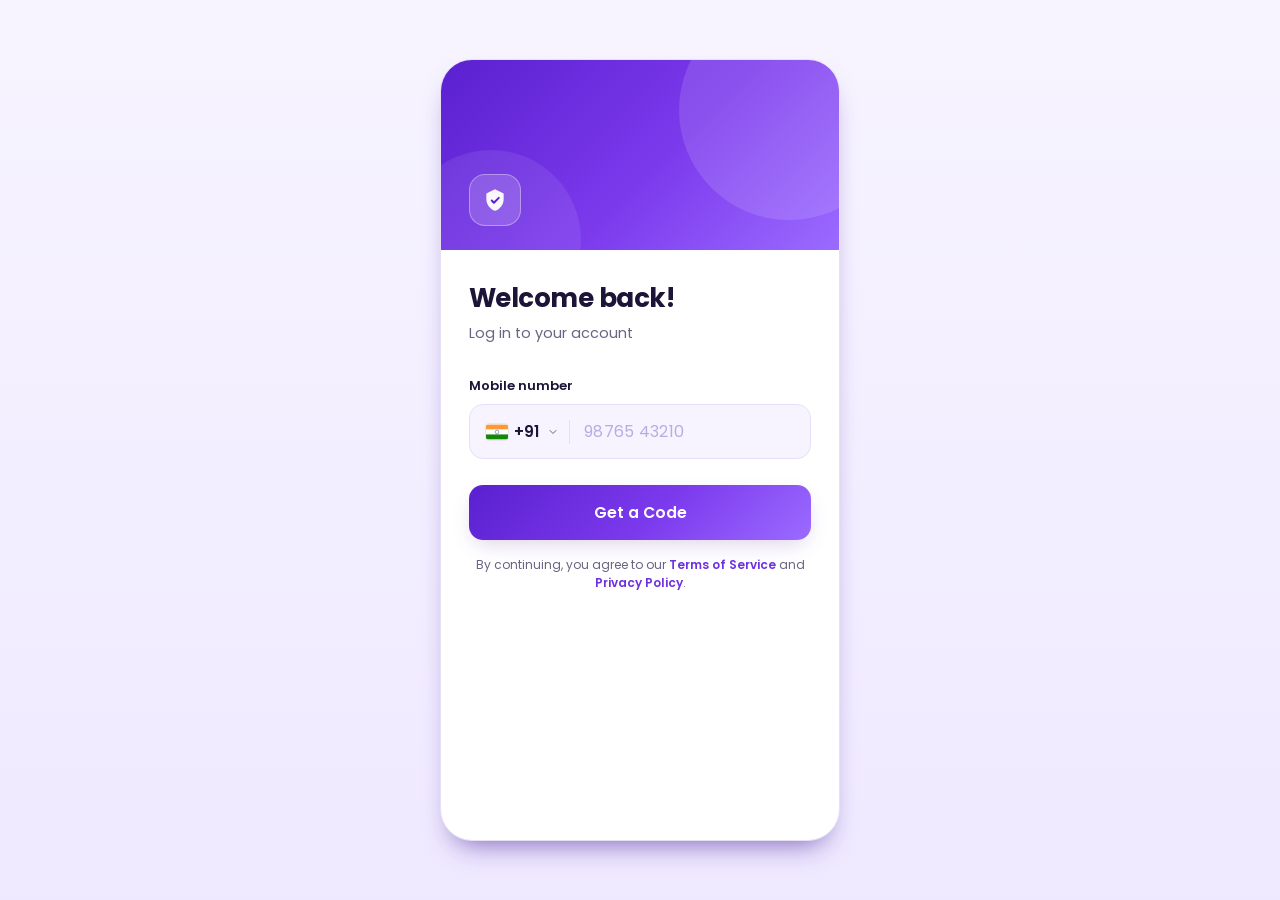
==== commit c307d3b6: "update" ====
--- a/index.html
+++ b/index.html
@@ -1,218 +1,134 @@
 <!DOCTYPE html>
 <html lang="en">
 <head>
-  <meta charset="UTF-8">
-  <meta name="viewport" content="width=device-width, initial-scale=1, viewport-fit=cover">
-  <meta name="theme-color" content="#6d31e0">
-  <title>My Recharge App</title>
-
-  <link rel="preconnect" href="https://fonts.googleapis.com">
-  <link rel="preconnect" href="https://fonts.gstatic.com" crossorigin>
-  <link href="https://fonts.googleapis.com/css2?family=Poppins:wght@400;500;600;700&display=swap" rel="stylesheet">
-  <link rel="stylesheet" href="style.css">
+<meta charset="UTF-8" />
+<meta name="viewport" content="width=device-width, initial-scale=1.0, maximum-scale=1, user-scalable=no" />
+<title>Sign In</title>
+<link rel="preconnect" href="https://fonts.googleapis.com">
+<link rel="preconnect" href="https://fonts.gstatic.com" crossorigin>
+<link href="https://fonts.googleapis.com/css2?family=Poppins:wght@400;500;600;700;800&family=Open+Sans:wght@400;500;600&display=swap" rel="stylesheet">
+<link rel="stylesheet" href="style.css" />
 </head>
 <body>
-  <div class="app">
 
-    <!-- 1. HEADER -->
-    <header class="topbar">
-      <div class="topbar__row">
-        <div class="brand">
-          <!-- Logo placeholder. Recommended size: 80x80 px, transparent PNG or SVG -->
-          <img class="brand__logo" src="logo.jpg" alt="My Recharge App logo" width="40" height="40">
-          <span class="brand__name">My Recharge App</span>
+<div class="phone-frame">
+  <div class="screens">
+
+    <!-- SCREEN 1: PHONE LOGIN -->
+    <section class="screen" id="screen-phone" data-active="true">
+      <div class="screen-top">
+        <div class="brand-badge">
+          <svg width="26" height="26" viewBox="0 0 24 24" fill="none" xmlns="http://www.w3.org/2000/svg">
+            <path d="M12 2L4 6V11C4 16 7.5 20.5 12 22C16.5 20.5 20 16 20 11V6L12 2Z" fill="white" fill-opacity="0.95"/>
+            <path d="M9 12.5L11 14.5L15.5 10" stroke="#5a20d0" stroke-width="1.8" stroke-linecap="round" stroke-linejoin="round"/>
+          </svg>
         </div>
-        <div class="topbar__actions">
-          <button class="icon-btn" type="button" data-action="offers" data-ripple aria-label="Offers and promotions">
-            <svg class="ico" viewBox="0 0 24 24" aria-hidden="true"><path d="M19 5L5 19"/><circle cx="7" cy="7" r="2.3"/><circle cx="17" cy="17" r="2.3"/></svg>
+      </div>
+
+      <div class="screen-body">
+        <h1 class="title">Welcome back!</h1>
+        <p class="subtitle">Log in to your account</p>
+
+        <form id="phone-form" class="form" novalidate>
+          <label class="field-label" for="phone-input">Mobile number</label>
+          <div class="phone-row">
+            <button type="button" class="country-select" id="country-select" aria-haspopup="listbox">
+              <span class="flag" aria-hidden="true">
+                <svg width="22" height="16" viewBox="0 0 36 24" xmlns="http://www.w3.org/2000/svg">
+                  <rect width="36" height="8" y="0" fill="#FF9933"/>
+                  <rect width="36" height="8" y="8" fill="#FFFFFF"/>
+                  <rect width="36" height="8" y="16" fill="#138808"/>
+                  <circle cx="18" cy="12" r="3" fill="none" stroke="#000080" stroke-width="0.6"/>
+                </svg>
+              </span>
+              <span class="dial-code">+91</span>
+              <svg class="chev" width="12" height="12" viewBox="0 0 24 24" fill="none"><path d="M6 9l6 6 6-6" stroke="currentColor" stroke-width="2" stroke-linecap="round" stroke-linejoin="round"/></svg>
+            </button>
+            <div class="divider-vert" aria-hidden="true"></div>
+            <input
+              type="tel"
+              id="phone-input"
+              class="phone-input"
+              inputmode="numeric"
+              placeholder="98765 43210"
+              maxlength="10"
+              autocomplete="tel-national"
+              aria-label="Mobile number"
+            />
+          </div>
+          <p class="field-error" id="phone-error" role="alert"></p>
+
+          <button type="submit" class="btn-primary" id="send-otp-btn">
+            <span class="btn-label">Get a Code</span>
+            <span class="btn-spinner" aria-hidden="true"></span>
           </button>
-          <button class="icon-btn" type="button" data-action="profile" data-ripple aria-label="Profile">
-            <svg class="ico" viewBox="0 0 24 24" aria-hidden="true"><circle cx="12" cy="8" r="4"/><path d="M4 21c0-4 3.6-7 8-7s8 3 8 7"/></svg>
+
+          <p class="legal-text">
+            By continuing, you agree to our <a href="#">Terms of Service</a> and <a href="#">Privacy Policy</a>.
+          </p>
+        </form>
+      </div>
+    </section>
+
+    <!-- SCREEN 2: OTP VERIFICATION -->
+    <section class="screen" id="screen-otp" data-active="false">
+      <div class="screen-body">
+        <button type="button" class="back-btn" id="back-btn" aria-label="Go back">
+          <svg width="20" height="20" viewBox="0 0 24 24" fill="none"><path d="M15 18l-6-6 6-6" stroke="currentColor" stroke-width="2.2" stroke-linecap="round" stroke-linejoin="round"/></svg>
+        </button>
+
+        <h1 class="title">Enter authorization code</h1>
+        <p class="subtitle">
+          Enter the 6-digit code we sent to
+          <span class="phone-chip" id="sent-to-number">+91 98765 43210</span>
+        </p>
+
+        <div class="otp-row" id="otp-row">
+          <input type="text" inputmode="numeric" pattern="[0-9]*" maxlength="1" class="otp-box" data-index="0" autocomplete="one-time-code" />
+          <input type="text" inputmode="numeric" pattern="[0-9]*" maxlength="1" class="otp-box" data-index="1" />
+          <input type="text" inputmode="numeric" pattern="[0-9]*" maxlength="1" class="otp-box" data-index="2" />
+          <input type="text" inputmode="numeric" pattern="[0-9]*" maxlength="1" class="otp-box" data-index="3" />
+          <input type="text" inputmode="numeric" pattern="[0-9]*" maxlength="1" class="otp-box" data-index="4" />
+          <input type="text" inputmode="numeric" pattern="[0-9]*" maxlength="1" class="otp-box" data-index="5" />
+        </div>
+        <p class="field-error" id="otp-error" role="alert"></p>
+
+        <div class="resend-row">
+          <span id="resend-static">Get new code in</span>
+          <span class="resend-timer" id="resend-timer">24s</span>
+          <button type="button" class="resend-btn" id="resend-btn" disabled>Resend code</button>
+        </div>
+
+        <button type="button" class="btn-primary" id="verify-btn" disabled>
+          <span class="btn-label">Continue</span>
+          <span class="btn-spinner" aria-hidden="true"></span>
+        </button>
+
+        <!-- On-screen numeric keypad -->
+        <div class="keypad" id="keypad">
+          <button type="button" class="key" data-key="1">1</button>
+          <button type="button" class="key" data-key="2">2<span>ABC</span></button>
+          <button type="button" class="key" data-key="3">3<span>DEF</span></button>
+          <button type="button" class="key" data-key="4">4<span>GHI</span></button>
+          <button type="button" class="key" data-key="5">5<span>JKL</span></button>
+          <button type="button" class="key" data-key="6">6<span>MNO</span></button>
+          <button type="button" class="key" data-key="7">7<span>PQRS</span></button>
+          <button type="button" class="key" data-key="8">8<span>TUV</span></button>
+          <button type="button" class="key" data-key="9">9<span>WXYZ</span></button>
+          <button type="button" class="key key-empty" tabindex="-1" aria-hidden="true"></button>
+          <button type="button" class="key" data-key="0">0</button>
+          <button type="button" class="key key-del" data-key="del" aria-label="Delete">
+            <svg width="22" height="22" viewBox="0 0 24 24" fill="none"><path d="M9 6h10a2 2 0 012 2v8a2 2 0 01-2 2H9l-6-6 6-6z" stroke="currentColor" stroke-width="1.8" stroke-linejoin="round"/><path d="M13 10l4 4M17 10l-4 4" stroke="currentColor" stroke-width="1.8" stroke-linecap="round"/></svg>
           </button>
         </div>
       </div>
+    </section>
 
-      <div class="greeting">
-        <p class="greeting__hello">Welcome Back!</p>
-        <p class="greeting__name">[Customer Name]</p>
-      </div>
-    </header>
+  </div>
+</div>
 
-    <main class="content">
+<div class="toast" id="toast"></div>
 
-      <!-- 2. HERO BANNER -->
-      <section class="hero" aria-label="Announcements and offers">
-        <div class="hero__track" id="heroTrack">
-
-          <article class="slide slide--primary">
-            <div class="slide__copy">
-              <span class="status-pill"><span class="status-pill__dot"></span>All Services Fully Operational</span>
-              <h2 class="slide__title">Instant Digital Recharges Made Simple</h2>
-              <p class="slide__text">Recharge any operator in seconds, at any time of day.</p>
-            </div>
-
-            <div class="phone-wrap">
-              <div class="phone" aria-hidden="true">
-                <div class="phone__screen">
-                  <div class="phone__check">
-                    <svg class="ico" viewBox="0 0 24 24"><path d="M5 12.5l4.5 4.5L19 7.5"/></svg>
-                  </div>
-                  <p class="phone__status">Recharge Successful</p>
-                  <p class="phone__amount">₹239</p>
-                  <p class="phone__meta">Prepaid Plan</p>
-                  <span class="phone__done">Done</span>
-                </div>
-              </div>
-              <div class="seal">
-                <svg class="ico" viewBox="0 0 24 24" aria-hidden="true"><path d="M12 3l7.5 3v5.5c0 4.5-3.2 8.2-7.5 9.5-4.3-1.3-7.5-5-7.5-9.5V6L12 3z"/><path d="M8.8 12l2.4 2.4 4-4.4"/></svg>
-                <span>100% Safe<br>&amp; Secure</span>
-              </div>
-            </div>
-
-            <ul class="slide__features">
-              <li>
-                <svg class="ico" viewBox="0 0 24 24" aria-hidden="true"><path d="M13 2L4.5 13.5H11L10 22l8.5-11.5H12L13 2z"/></svg>
-                Instant Recharge
-              </li>
-              <li>
-                <svg class="ico" viewBox="0 0 24 24" aria-hidden="true"><rect x="5" y="11" width="14" height="10" rx="2.5"/><path d="M8 11V8a4 4 0 018 0v3"/></svg>
-                Secure Payments
-              </li>
-              <li>
-                <svg class="ico" viewBox="0 0 24 24" aria-hidden="true"><circle cx="12" cy="12" r="9"/><path d="M12 7v5l3 2"/></svg>
-                24/7 Service
-              </li>
-              <li>
-                <svg class="ico" viewBox="0 0 24 24" aria-hidden="true"><path d="M4 15a8 8 0 1116 0"/><path d="M12 15l4-4"/></svg>
-                Fast &amp; Reliable
-              </li>
-            </ul>
-          </article>
-
-          <article class="slide slide--offer">
-            <div class="slide__copy">
-              <h2 class="slide__title">Top up once, recharge in a tap</h2>
-              <p class="slide__text">Keep your wallet funded for faster checkout on every recharge.</p>
-              <button class="btn btn--primary btn--sm" type="button" data-action="add-money" data-ripple>Add Money</button>
-            </div>
-            <!-- Offer artwork placeholder. Recommended size: 240x240 px -->
-            <img class="slide__art" src="
-           jio.jpg" alt="Wallet offer illustration" width="110" height="110">
-          </article>
-
-        </div>
-        <div class="hero__dots" id="heroDots">
-          <button class="hero__dot is-active" type="button" aria-label="Show announcement 1"></button>
-          <button class="hero__dot" type="button" aria-label="Show announcement 2"></button>
-        </div>
-      </section>
-
-      <!-- 3. WALLET -->
-      <section class="wallet card" aria-label="Wallet">
-        <div class="wallet__icon">
-          <svg class="ico" viewBox="0 0 24 24" aria-hidden="true"><path d="M12 3l9 4.5-9 4.5-9-4.5L12 3z"/><path d="M3 12l9 4.5 9-4.5"/><path d="M3 16.5L12 21l9-4.5"/></svg>
-        </div>
-        <div class="wallet__info">
-          <p class="wallet__label">Wallet Balance</p>
-          <p class="wallet__amount">
-            <span id="balanceValue" data-value="₹2000.00">₹2000.00</span>
-            <button class="eye-btn" id="toggleBalance" type="button" aria-pressed="false" aria-label="Hide balance">
-              <svg class="ico eye-open" viewBox="0 0 24 24" aria-hidden="true"><path d="M2 12s3.6-7 10-7 10 7 10 7-3.6 7-10 7S2 12 2 12z"/><circle cx="12" cy="12" r="3"/></svg>
-              <svg class="ico eye-closed" viewBox="0 0 24 24" aria-hidden="true"><path d="M3 3l18 18"/><path d="M10.6 5.1A9.8 9.8 0 0112 5c6.4 0 10 7 10 7a17 17 0 01-3.2 4.2M6.6 6.6C3.7 8.4 2 12 2 12s3.6 7 10 7c1.7 0 3.2-.4 4.5-1"/><path d="M9.9 9.9a3 3 0 004.2 4.2"/></svg>
-            </button>
-          </p>
-        </div>
-        <button class="btn btn--primary" type="button" data-action="add-money" data-ripple>
-          <svg class="ico" viewBox="0 0 24 24" aria-hidden="true"><circle cx="12" cy="12" r="9"/><path d="M12 8v8M8 12h8"/></svg>
-          Add Money
-        </button>
-      </section>
-
-      <!-- 4. SUPPORT BANNER -->
-      <button class="support" type="button" data-action="support" data-ripple="dark">
-        <span class="support__icon">
-          <svg class="ico" viewBox="0 0 24 24" aria-hidden="true"><path d="M21 12a8 8 0 01-11.6 7.1L4 20l1.2-4.4A8 8 0 1121 12z"/><path d="M8.5 11h7M8.5 14h4"/></svg>
-        </span>
-        <span class="support__text">Need help? Let's connect with our dedicated support team.</span>
-        <svg class="ico support__chevron" viewBox="0 0 24 24" aria-hidden="true"><path d="M9 5l7 7-7 7"/></svg>
-      </button>
-
-      <!-- 5. QUICK PAY SERVICES -->
-      <section class="quickpay" aria-labelledby="quickpayTitle">
-        <h2 class="section-title" id="quickpayTitle">Quick Pay Services</h2>
-
-        <div class="field" id="numberField">
-          <span class="field__prefix">+91</span>
-          <input class="field__input" id="mobileNumber" type="tel" inputmode="numeric" autocomplete="tel-national" placeholder="Enter 10 digits" aria-describedby="numberHint">
-          <label class="field__label" for="mobileNumber">Mobile number</label>
-          <span class="field__status" aria-hidden="true">
-            <svg class="ico" viewBox="0 0 24 24"><path d="M5 12.5l4.5 4.5L19 7.5"/></svg>
-          </span>
-        </div>
-        <p class="field__hint" id="numberHint" role="status">Enter a 10-digit mobile number</p>
-
-        <h3 class="subtitle">Choose a service provider</h3>
-        <!--
-          Logo placeholders. Recommended size: 96x96 px, transparent PNG or SVG.
-          Replace each src="placeholder.png" with the real logo path.
-        -->
-        <div class="operators" role="group" aria-label="Service providers">
-          <button class="op" type="button" data-operator="Prepaid" data-ripple="dark" aria-pressed="false">
-            <span class="op__logo"><img src="prepaid.jpg" alt="Prepaid recharge logo" width="52" height="52"></span>
-            <span class="op__name">Prepaid</span>
-          </button>
-          <button class="op" type="button" data-operator="Airtel" data-ripple="dark" aria-pressed="false">
-            <span class="op__logo"><img src="airtel.jpg" alt="Airtel logo" width="52" height="52"></span>
-            <span class="op__name">Airtel</span>
-          </button>
-          <button class="op" type="button" data-operator="BSNL" data-ripple="dark" aria-pressed="false">
-            <span class="op__logo"><img src="bsnl.jpg" alt="BSNL logo" width="52" height="52"></span>
-            <span class="op__name">BSNL</span>
-          </button>
-          <button class="op" type="button" data-operator="Jio" data-ripple="dark" aria-pressed="false">
-            <span class="op__logo"><img src="jio.jpg" alt="Jio logo" width="52" height="52"></span>
-            <span class="op__name">Jio</span>
-          </button>
-          <button class="op" type="button" data-operator="MTNL" data-ripple="dark" aria-pressed="false">
-            <span class="op__logo"><img src="mtnl.jpg" alt="MTNL logo" width="52" height="52"></span>
-            <span class="op__name">MTNL</span>
-          </button>
-          <button class="op" type="button" data-operator="Vi" data-ripple="dark" aria-pressed="false">
-            <span class="op__logo"><img src="vi.jpg" alt="Vi logo" width="52" height="52"></span>
-            <span class="op__name">Vi</span>
-          </button>
-        </div>
-
-        <button class="btn btn--primary btn--block" id="continueBtn" type="button" data-ripple disabled>
-          <span id="continueLabel">Enter mobile number</span>
-        </button>
-      </section>
-    </main>
-
-    <!-- 6. BOTTOM NAVIGATION -->
-    <nav class="bottom-nav" aria-label="Primary">
-      <!-- Set a real href (for example href="history.html") later and the link will navigate normally. -->
-      <a class="nav__item is-active" href="#" aria-current="page" data-ripple>
-        <svg class="ico" viewBox="0 0 24 24" aria-hidden="true"><path d="M3.5 11L12 4l8.5 7"/><path d="M6 9.5V20h12V9.5"/><path d="M10 20v-5h4v5"/></svg>
-        <span>Home</span>
-      </a>
-      <a class="nav__item" href="history/history.html" data-ripple>
-        <svg class="ico" viewBox="0 0 24 24" aria-hidden="true"><path d="M3.5 12a8.5 8.5 0 102.6-6.1L3.5 8.5"/><path d="M3.5 4v4.5H8"/><path d="M12 8v4.5l3 1.8"/></svg>
-        <span>History</span>
-      </a>
-      <a class="nav__item" href="support/support.html" data-ripple>
-        <svg class="ico" viewBox="0 0 24 24" aria-hidden="true"><path d="M4 14v-2a8 8 0 0116 0v2"/><rect x="3" y="14" width="4.5" height="6" rx="2"/><rect x="16.5" y="14" width="4.5" height="6" rx="2"/><path d="M19 20c0 1.2-1.5 2-4 2h-2"/></svg>
-        <span>Support</span>
-      </a>
-      <a class="nav__item" href="#" data-ripple>
-        <svg class="ico" viewBox="0 0 24 24" aria-hidden="true"><path d="M4 7h10M18 7h2M4 17h2M10 17h10"/><circle cx="16" cy="7" r="2.2"/><circle cx="8" cy="17" r="2.2"/></svg>
-        <span>Settings</span>
-      </a>
-    </nav>
-
-    <div class="toast" id="toast" role="status" aria-live="polite"></div>
-  </div>
-
-  <script src="script.js"></script>
+<script src="script.js"></script>
 </body>
 </html>
--- a/style.css
+++ b/style.css
@@ -1,8 +1,6 @@
-/* ==========================================================
-   My Recharge App: mobile-first styles
-   Palette: violet + white. Font: Poppins (Open Sans fallback)
-   ========================================================== */
-
+/* ==========================================================================
+   Design Tokens
+   ========================================================================== */
 :root {
   --violet-800: #3a1590;
   --violet-700: #5a24c9;
@@ -28,688 +26,492 @@
   --font: 'Poppins', 'Open Sans', system-ui, -apple-system, 'Segoe UI', Roboto, sans-serif;
 }
 
-/* ---------- Base ---------- */
-*, *::before, *::after { box-sizing: border-box; }
-
-html { -webkit-text-size-adjust: 100%; }
+/* ==========================================================================
+   Reset
+   ========================================================================== */
+* { box-sizing: border-box; margin: 0; padding: 0; }
+
+html, body {
+  height: 100%;
+}
 
 body {
-  margin: 0;
   font-family: var(--font);
-  color: var(--ink);
-  background: #ece7fb;
-  line-height: 1.4;
+  background: linear-gradient(180deg, var(--violet-50) 0%, #efe9ff 100%);
+  color: var(--ink);
+  display: flex;
+  align-items: center;
+  justify-content: center;
+  min-height: 100vh;
+  padding: 24px 16px;
   -webkit-font-smoothing: antialiased;
-  -webkit-tap-highlight-color: transparent;
-}
-
-button { font: inherit; color: inherit; border: 0; background: none; padding: 0; cursor: pointer; }
-img { display: block; max-width: 100%; }
-p, h2, h3 { margin: 0; }
-
-:focus-visible { outline: 3px solid #b79bff; outline-offset: 2px; }
-
-.ico {
-  width: 22px;
-  height: 22px;
-  flex: none;
-  fill: none;
-  stroke: currentColor;
-  stroke-width: 1.8;
-  stroke-linecap: round;
-  stroke-linejoin: round;
-}
-
-/* Elements that show a tap ripple (see script.js) */
-[data-ripple] { position: relative; overflow: hidden; }
-
-.ripple {
+}
+
+button { font-family: inherit; cursor: pointer; }
+input { font-family: inherit; }
+
+/* ==========================================================================
+   Phone frame (mobile-first container)
+   ========================================================================== */
+.phone-frame {
+  width: 100%;
+  max-width: 400px;
+  min-height: 780px;
+  background: #ffffff;
+  border-radius: 32px;
+  box-shadow: var(--shadow-lg);
+  overflow: hidden;
+  position: relative;
+  border: 1px solid var(--line);
+}
+
+.screens {
+  position: relative;
+  width: 100%;
+  height: 100%;
+  min-height: 780px;
+}
+
+.screen {
   position: absolute;
-  border-radius: 50%;
-  background: rgba(255, 255, 255, .45);
-  transform: scale(0);
-  animation: ripple .55s ease-out forwards;
-  pointer-events: none;
-}
-.ripple--dark { background: rgba(109, 49, 224, .16); }
-
-@keyframes ripple { to { transform: scale(1); opacity: 0; } }
-
-/* ---------- App shell ---------- */
-.app {
-  position: relative;
-  max-width: 480px;
-  min-height: 100vh;
-  min-height: 100dvh;
-  margin: 0 auto;
-  background: #fff;
-  box-shadow: 0 0 60px rgba(76, 29, 149, .15);
-}
-
-/* ---------- Header ---------- */
-.topbar {
+  inset: 0;
+  display: flex;
+  flex-direction: column;
+  background: #ffffff;
+  opacity: 0;
+  visibility: hidden;
+  transform: translateX(24px);
+  transition: opacity .38s ease, transform .38s ease, visibility 0s linear .38s;
+}
+
+.screen[data-active="true"] {
+  opacity: 1;
+  visibility: visible;
+  transform: translateX(0);
+  position: relative;
+  transition: opacity .38s ease, transform .38s ease;
+}
+
+/* ==========================================================================
+   Top banner (screen 1)
+   ========================================================================== */
+.screen-top {
+  height: 190px;
+  background: var(--grad);
+  display: flex;
+  align-items: flex-end;
+  justify-content: flex-start;
+  padding: 24px 28px;
   position: relative;
   overflow: hidden;
-  padding: calc(env(safe-area-inset-top) + 14px) 18px 56px;
-  color: #fff;
-  background: var(--grad);
-  border-radius: 0 0 30px 30px;
-}
-
-.topbar::before {
+  flex-shrink: 0;
+}
+
+.screen-top::before {
   content: "";
   position: absolute;
-  top: -80px;
+  top: -60px;
   right: -60px;
-  width: 200px;
-  height: 200px;
-  border-radius: 50%;
-  background: rgba(255, 255, 255, .08);
-}
-
-.topbar__row {
-  position: relative;
-  display: flex;
-  align-items: center;
-  justify-content: space-between;
-  gap: 12px;
-}
-
-.brand { display: flex; align-items: center; gap: 10px; min-width: 0; }
-
-.brand__logo {
-  width: 40px;
-  height: 40px;
-  object-fit: contain;
-  padding: 5px;
-  border-radius: 13px;
-  background: rgba(255, 255, 255, .18);
-}
-
-.brand__name {
-  font-size: 18px;
-  font-weight: 600;
-  letter-spacing: -.01em;
-  white-space: nowrap;
-}
-
-.topbar__actions { display: flex; gap: 8px; }
-
-.icon-btn {
-  width: 40px;
-  height: 40px;
-  display: grid;
-  place-items: center;
-  border-radius: 14px;
-  color: #fff;
-  background: rgba(255, 255, 255, .16);
-  transition: transform .15s ease, background .2s ease;
-}
-.icon-btn:active { transform: scale(.92); background: rgba(255, 255, 255, .28); }
-
-.greeting { position: relative; margin-top: 20px; }
-.greeting__hello { font-size: 13px; opacity: .8; }
-.greeting__name { font-size: 22px; font-weight: 600; letter-spacing: -.01em; }
-
-/* ---------- Content ---------- */
-.content {
-  position: relative;
-  display: flex;
-  flex-direction: column;
-  gap: 16px;
-  margin-top: -34px;
-  padding: 0 16px calc(var(--nav-h) + 28px + env(safe-area-inset-bottom));
-}
-
-/* ---------- Hero banner ---------- */
-.hero { position: relative; }
-
-.hero__track {
-  position: relative;
-  display: flex;
-  gap: 12px;
-  padding-bottom: 20px;
-  overflow-x: auto;
-  scroll-snap-type: x mandatory;
-  scrollbar-width: none;
-  overscroll-behavior-x: contain;
-}
-.hero__track::-webkit-scrollbar { display: none; }
-
-.slide {
-  position: relative;
-  flex: 0 0 100%;
-  scroll-snap-align: center;
-  overflow: hidden;
-  padding: 16px;
-  border-radius: 24px;
-  display: grid;
-  grid-template-columns: 1fr 104px;
-  grid-template-areas:
-    "copy phone"
-    "features features";
-  column-gap: 8px;
-  row-gap: 14px;
-  box-shadow: var(--shadow-lg);
-}
-
-.slide--primary {
-  color: #fff;
-  background: linear-gradient(140deg, #2f1180 0%, #4a1fb5 55%, #6d31e0 100%);
-}
-.slide--primary::before {
-  content: "";
-  position: absolute;
-  left: -70px;
-  bottom: -90px;
   width: 220px;
   height: 220px;
   border-radius: 50%;
-  background: rgba(255, 255, 255, .06);
-}
-
-.slide--offer {
-  color: var(--ink);
-  background: linear-gradient(140deg, #f5f0ff, #e2d6ff);
-  grid-template-columns: 1fr 110px;
-  grid-template-areas: "copy art";
-  align-items: center;
-}
-
-.slide__copy { grid-area: copy; position: relative; }
-
-.status-pill {
-  display: inline-flex;
+  background: rgba(255, 255, 255, 0.12);
+}
+
+.screen-top::after {
+  content: "";
+  position: absolute;
+  bottom: -80px;
+  left: -40px;
+  width: 180px;
+  height: 180px;
+  border-radius: 50%;
+  background: rgba(255, 255, 255, 0.08);
+}
+
+.brand-badge {
+  width: 52px;
+  height: 52px;
+  border-radius: 16px;
+  background: rgba(255, 255, 255, 0.16);
+  border: 1px solid rgba(255, 255, 255, 0.35);
+  display: flex;
+  align-items: center;
+  justify-content: center;
+  backdrop-filter: blur(4px);
+  position: relative;
+  z-index: 1;
+}
+
+/* ==========================================================================
+   Body / form
+   ========================================================================== */
+.screen-body {
+  flex: 1;
+  padding: 32px 28px 28px;
+  display: flex;
+  flex-direction: column;
+  position: relative;
+}
+
+.title {
+  font-size: 26px;
+  font-weight: 700;
+  color: var(--ink);
+  letter-spacing: -0.02em;
+  line-height: 1.25;
+}
+
+.subtitle {
+  margin-top: 8px;
+  font-size: 14.5px;
+  color: var(--muted);
+  line-height: 1.5;
+  font-weight: 400;
+}
+
+.phone-chip {
+  color: var(--violet-700);
+  font-weight: 600;
+}
+
+.form {
+  margin-top: 32px;
+  display: flex;
+  flex-direction: column;
+  flex: 1;
+}
+
+.field-label {
+  font-size: 13px;
+  font-weight: 600;
+  color: var(--ink);
+  margin-bottom: 8px;
+  display: block;
+}
+
+/* Phone input row */
+.phone-row {
+  display: flex;
+  align-items: center;
+  background: var(--violet-50);
+  border: 1.5px solid var(--line);
+  border-radius: 14px;
+  padding: 4px;
+  transition: border-color .2s ease, box-shadow .2s ease;
+}
+
+.phone-row:focus-within {
+  border-color: var(--violet-500);
+  box-shadow: 0 0 0 4px var(--violet-100);
+  background: #ffffff;
+}
+
+.country-select {
+  display: flex;
   align-items: center;
   gap: 6px;
-  padding: 5px 10px;
-  font-size: 10.5px;
+  background: transparent;
+  border: none;
+  padding: 10px 10px 10px 12px;
+  border-radius: 10px;
+  color: var(--ink);
+  font-weight: 600;
+  font-size: 15px;
+  flex-shrink: 0;
+}
+
+.flag {
+  display: flex;
+  align-items: center;
+  border-radius: 3px;
+  overflow: hidden;
+  box-shadow: 0 0 0 1px rgba(0,0,0,0.06);
+}
+
+.dial-code { color: var(--ink); }
+
+.chev { color: var(--muted); margin-left: 2px; }
+
+.divider-vert {
+  width: 1px;
+  height: 24px;
+  background: var(--line);
+  flex-shrink: 0;
+}
+
+.phone-input {
+  flex: 1;
+  border: none;
+  outline: none;
+  background: transparent;
+  font-size: 16px;
   font-weight: 500;
-  border-radius: 99px;
-  background: rgba(255, 255, 255, .14);
-}
-.status-pill__dot {
-  width: 7px;
-  height: 7px;
-  border-radius: 50%;
-  background: #4ade80;
-  animation: live 2s ease-in-out infinite;
-}
-@keyframes live {
-  0%, 100% { box-shadow: 0 0 0 0 rgba(74, 222, 128, .6); }
-  50%      { box-shadow: 0 0 0 5px rgba(74, 222, 128, 0); }
-}
-
-.slide__title {
-  margin: 10px 0 6px;
-  font-size: 20px;
+  color: var(--ink);
+  padding: 10px 14px;
+  letter-spacing: 0.3px;
+  width: 100%;
+  min-width: 0;
+}
+
+.phone-input::placeholder {
+  color: #b7aee0;
+  font-weight: 400;
+}
+
+.field-error {
+  min-height: 18px;
+  color: var(--danger);
+  font-size: 12.5px;
+  font-weight: 500;
+  margin-top: 8px;
+}
+
+/* ==========================================================================
+   Primary button
+   ========================================================================== */
+.btn-primary {
+  margin-top: auto;
+  background: var(--grad);
+  color: #ffffff;
+  border: none;
+  border-radius: 14px;
+  padding: 16px;
+  font-size: 15.5px;
   font-weight: 600;
-  line-height: 1.25;
-  letter-spacing: -.01em;
-}
-.slide__text { font-size: 12px; line-height: 1.5; opacity: .82; }
-.slide--offer .slide__text { color: var(--muted); opacity: 1; margin-bottom: 14px; }
-
-.slide__art {
-  grid-area: art;
-  width: 110px;
-  height: 110px;
-  object-fit: contain;
-}
-
-/* Dummy smartphone */
-.phone-wrap { grid-area: phone; position: relative; justify-self: end; width: 104px; }
-
-.phone {
-  height: 168px;
-  padding: 5px;
-  border-radius: 20px;
-  background: #120a2b;
-  transform: rotate(6deg);
-  box-shadow: 0 14px 24px -8px rgba(0, 0, 0, .55);
-}
-
-.phone__screen {
-  height: 100%;
-  padding: 20px 6px 24px;
-  display: flex;
-  flex-direction: column;
-  align-items: center;
-  text-align: center;
-  border-radius: 15px;
-  color: var(--ink);
-  background: #fff;
-}
-
-.phone__check {
-  width: 34px;
-  height: 34px;
-  display: grid;
-  place-items: center;
-  border-radius: 50%;
-  color: #fff;
-  background: #22c55e;
-}
-.phone__check .ico { width: 18px; height: 18px; stroke-width: 3; }
-
-.phone__status { margin-top: 6px; font-size: 8.5px; font-weight: 600; }
-.phone__amount { font-size: 17px; font-weight: 700; line-height: 1.3; }
-.phone__meta   { font-size: 8px; color: var(--muted); }
-.phone__done {
-  margin-top: 6px;
-  padding: 4px 16px;
-  font-size: 8px;
-  font-weight: 600;
-  color: #fff;
-  border-radius: 99px;
-  background: var(--violet-600);
-}
-
-.seal {
-  position: absolute;
-  right: -2px;
-  bottom: -6px;
-  display: flex;
-  align-items: center;
-  gap: 5px;
-  padding: 5px 9px 5px 6px;
-  font-size: 8.5px;
-  font-weight: 600;
-  line-height: 1.15;
-  color: var(--violet-700);
-  border-radius: 12px;
-  background: #fff;
-  box-shadow: 0 8px 16px -6px rgba(0, 0, 0, .45);
-}
-.seal .ico { width: 18px; height: 18px; }
-
-.slide__features {
-  grid-area: features;
-  position: relative;
-  display: grid;
-  grid-template-columns: repeat(4, 1fr);
-  gap: 4px;
-  margin: 0;
-  padding: 10px 4px;
-  list-style: none;
-  border-radius: 16px;
-  background: rgba(255, 255, 255, .12);
-}
-.slide__features li {
-  display: flex;
-  flex-direction: column;
-  align-items: center;
-  gap: 5px;
-  font-size: 9.5px;
-  font-weight: 500;
-  line-height: 1.2;
-  text-align: center;
-}
-.slide__features .ico { width: 18px; height: 18px; }
-
-.hero__dots {
-  position: absolute;
-  left: 0;
-  right: 0;
-  bottom: 0;
-  display: flex;
+  box-shadow: var(--shadow-md);
+  display: flex;
+  align-items: center;
   justify-content: center;
-  gap: 6px;
-}
-.hero__dot {
-  width: 6px;
-  height: 6px;
-  border-radius: 99px;
-  background: var(--violet-200);
-  transition: width .25s ease, background .25s ease;
-}
-.hero__dot.is-active { width: 18px; background: var(--violet-600); }
-
-/* ---------- Buttons ---------- */
-.btn {
-  display: inline-flex;
-  align-items: center;
-  justify-content: center;
-  gap: 7px;
-  padding: 10px 14px;
-  font-size: 12.5px;
-  font-weight: 600;
-  white-space: nowrap;
-  border-radius: 999px;
-  transition: transform .15s ease, box-shadow .2s ease, background .2s ease, color .2s ease;
-}
-.btn:active { transform: scale(.96); }
-.btn .ico { width: 16px; height: 16px; }
-
-.btn--primary {
-  color: #fff;
-  background: var(--grad);
-  box-shadow: 0 8px 16px -6px rgba(109, 49, 224, .65);
-}
-.btn--sm { padding: 9px 16px; }
-
-.btn--block {
-  width: 100%;
-  margin-top: 18px;
-  padding: 15px;
-  font-size: 15px;
-  border-radius: 16px;
-}
-.btn:disabled {
-  color: var(--muted);
-  background: var(--violet-100);
+  gap: 10px;
+  transition: transform .15s ease, box-shadow .15s ease, opacity .15s ease;
+  position: relative;
+}
+
+.btn-primary:active { transform: scale(0.98); }
+
+.btn-primary:disabled {
+  opacity: 0.5;
   box-shadow: none;
   cursor: not-allowed;
 }
-.btn:disabled:active { transform: none; }
-
-/* ---------- Wallet ---------- */
-.card {
-  background: var(--violet-50);
-  border: 1px solid var(--line);
-  border-radius: 20px;
-  box-shadow: var(--shadow-sm);
-}
-
-.wallet { display: flex; align-items: center; gap: 10px; padding: 14px; }
-
-.wallet__icon {
-  width: 42px;
-  height: 42px;
-  display: grid;
-  place-items: center;
-  flex: none;
+
+.btn-primary.is-loading .btn-label { opacity: 0; }
+
+.btn-spinner {
+  display: none;
+  position: absolute;
+  width: 20px;
+  height: 20px;
+  border: 2.5px solid rgba(255,255,255,0.4);
+  border-top-color: #ffffff;
+  border-radius: 50%;
+}
+
+.btn-primary.is-loading .btn-spinner {
+  display: block;
+  animation: spin .7s linear infinite;
+}
+
+@keyframes spin { to { transform: rotate(360deg); } }
+
+.legal-text {
+  margin-top: 16px;
+  font-size: 12px;
+  color: var(--muted);
+  text-align: center;
+  line-height: 1.5;
+}
+
+.legal-text a {
   color: var(--violet-600);
-  border-radius: 14px;
-  background: #fff;
-  box-shadow: var(--shadow-sm);
-}
-
-.wallet__info { flex: 1; min-width: 0; }
-.wallet__label { font-size: 12px; color: var(--muted); }
-.wallet__amount {
-  display: flex;
-  align-items: center;
-  gap: 4px;
-  font-size: 20px;
-  font-weight: 700;
-  letter-spacing: -.01em;
-}
-
-.eye-btn {
-  width: 28px;
-  height: 28px;
-  display: grid;
-  place-items: center;
-  color: var(--muted);
-  border-radius: 50%;
-  transition: background .2s ease, transform .15s ease;
-}
-.eye-btn:active { transform: scale(.9); background: var(--violet-100); }
-.eye-btn .ico { width: 17px; height: 17px; }
-.eye-closed { display: none; }
-.eye-btn[aria-pressed="true"] .eye-open { display: none; }
-.eye-btn[aria-pressed="true"] .eye-closed { display: block; }
-
-/* ---------- Support banner ---------- */
-.support {
-  display: flex;
-  align-items: center;
-  gap: 12px;
-  width: 100%;
-  padding: 12px 14px;
-  text-align: left;
-  border: 1px solid var(--line);
-  border-radius: 18px;
-  background: #fff;
-  box-shadow: var(--shadow-sm);
-  transition: transform .15s ease, background .2s ease;
-}
-.support:active { transform: scale(.985); background: var(--violet-50); }
-
-.support__icon {
+  text-decoration: none;
+  font-weight: 600;
+}
+
+/* ==========================================================================
+   OTP Screen
+   ========================================================================== */
+.back-btn {
   width: 38px;
   height: 38px;
+  border-radius: 12px;
+  border: 1.5px solid var(--line);
+  background: #ffffff;
+  display: flex;
+  align-items: center;
+  justify-content: center;
+  color: var(--ink);
+  margin-bottom: 20px;
+  transition: background .15s ease, border-color .15s ease;
+}
+
+.back-btn:hover { background: var(--violet-50); border-color: var(--violet-200); }
+
+#screen-otp .subtitle { max-width: 280px; }
+
+.otp-row {
+  margin-top: 28px;
+  display: flex;
+  gap: 8px;
+  justify-content: space-between;
+}
+
+.otp-box {
+  width: 46px;
+  height: 56px;
+  text-align: center;
+  font-size: 22px;
+  font-weight: 700;
+  color: var(--ink);
+  border: 1.5px solid var(--line);
+  border-radius: 14px;
+  background: var(--violet-50);
+  outline: none;
+  transition: border-color .15s ease, box-shadow .15s ease, background .15s ease;
+  caret-color: var(--violet-600);
+}
+
+.otp-box:focus {
+  border-color: var(--violet-500);
+  background: #ffffff;
+  box-shadow: 0 0 0 4px var(--violet-100);
+}
+
+.otp-box.filled {
+  border-color: var(--violet-300, var(--violet-500));
+  background: #ffffff;
+}
+
+.otp-box.error {
+  border-color: var(--danger);
+  background: #fef2f2;
+  animation: shake .3s ease;
+}
+
+@keyframes shake {
+  0%, 100% { transform: translateX(0); }
+  25% { transform: translateX(-4px); }
+  75% { transform: translateX(4px); }
+}
+
+.resend-row {
+  margin-top: 18px;
+  display: flex;
+  align-items: center;
+  gap: 6px;
+  font-size: 13.5px;
+  color: var(--muted);
+  min-height: 20px;
+}
+
+.resend-timer {
+  color: var(--violet-700);
+  font-weight: 700;
+}
+
+.resend-btn {
+  border: none;
+  background: transparent;
+  color: var(--violet-600);
+  font-weight: 700;
+  font-size: 13.5px;
+  display: none;
+  padding: 0;
+}
+
+.resend-btn:enabled { display: inline-block; }
+
+#screen-otp .btn-primary {
+  margin-top: 22px;
+}
+
+/* ==========================================================================
+   Keypad
+   ========================================================================== */
+.keypad {
+  margin-top: auto;
+  padding-top: 18px;
   display: grid;
-  place-items: center;
-  flex: none;
+  grid-template-columns: repeat(3, 1fr);
+  gap: 6px;
+}
+
+.key {
+  border: none;
+  background: transparent;
+  color: var(--ink);
+  font-size: 22px;
+  font-weight: 500;
+  border-radius: 16px;
+  padding: 14px 0 10px;
+  display: flex;
+  flex-direction: column;
+  align-items: center;
+  justify-content: center;
+  gap: 2px;
+  transition: background .12s ease;
+  -webkit-tap-highlight-color: transparent;
+}
+
+.key span {
+  font-size: 9px;
+  font-weight: 600;
+  letter-spacing: 1.5px;
+  color: var(--muted);
+}
+
+.key:active { background: var(--violet-100); }
+
+.key-empty { pointer-events: none; }
+
+.key-del {
   color: var(--violet-600);
-  border-radius: 12px;
-  background: var(--violet-100);
-}
-.support__text { flex: 1; font-size: 13px; font-weight: 500; line-height: 1.35; }
-.support__chevron { width: 18px; height: 18px; color: var(--muted); }
-
-/* ---------- Quick pay ---------- */
-.section-title { margin: 4px 2px 12px; font-size: 16px; font-weight: 600; letter-spacing: -.01em; }
-.subtitle { margin: 20px 2px 10px; font-size: 13px; font-weight: 500; color: var(--muted); }
-
-/* Mobile number field with floating label */
-.field {
-  position: relative;
-  display: flex;
-  align-items: stretch;
-  height: 58px;
-  border: 1.5px solid var(--line);
-  border-radius: 16px;
-  background: #fff;
-  transition: border-color .2s ease, box-shadow .2s ease;
-}
-.field:focus-within {
-  border-color: var(--violet-600);
-  box-shadow: 0 0 0 4px rgba(109, 49, 224, .14);
-}
-
-.field__prefix {
-  display: flex;
-  align-items: center;
-  padding: 20px 0 0 16px;
-  font-size: 15px;
-  font-weight: 600;
-  color: var(--muted);
-  transform: translateY(-10px);
-  transition: transform .2s ease, color .2s ease;
-}
-
-.field__input {
-  flex: 1;
-  min-width: 0;
-  padding: 20px 46px 0 10px;
-  font: inherit;
-  font-size: 16px;
-  font-weight: 600;
-  letter-spacing: .04em;
-  color: var(--ink);
-  border: 0;
-  outline: 0;
-  background: transparent;
-}
-.field__input::placeholder { color: transparent; font-weight: 400; letter-spacing: 0; transition: color .2s ease; }
-.field:focus-within .field__input::placeholder { color: #b3accb; }
-
-.field__label {
-  position: absolute;
-  top: 50%;
-  left: 62px;
-  font-size: 14px;
-  color: var(--muted);
-  transform: translateY(-50%);
-  pointer-events: none;
-  transition: top .2s ease, left .2s ease, transform .2s ease, font-size .2s ease, color .2s ease;
-}
-
-.field:focus-within .field__prefix,
-.field.is-filled .field__prefix { transform: none; }
-.field:focus-within .field__label,
-.field.is-filled .field__label {
-  top: 9px;
-  left: 16px;
-  font-size: 10.5px;
-  font-weight: 500;
-  transform: none;
-}
-.field:focus-within .field__label { color: var(--violet-600); }
-.field:focus-within .field__prefix { color: var(--violet-600); }
-
-.field__status {
-  position: absolute;
-  top: 50%;
-  right: 14px;
-  width: 24px;
-  height: 24px;
-  display: grid;
-  place-items: center;
-  color: #fff;
-  border-radius: 50%;
-  background: var(--ok);
-  transform: translateY(-50%) scale(0);
-  transition: transform .25s cubic-bezier(.3, 1.6, .5, 1);
-}
-.field__status .ico { width: 14px; height: 14px; stroke-width: 3; }
-
-.field.is-valid { border-color: var(--ok); }
-.field.is-valid:focus-within { box-shadow: 0 0 0 4px rgba(22, 163, 74, .14); }
-.field.is-valid .field__status { transform: translateY(-50%) scale(1); }
-
-.field.is-error { border-color: var(--danger); animation: shake .35s ease; }
-.field.is-error:focus-within { box-shadow: 0 0 0 4px rgba(220, 38, 38, .12); }
-.field.is-error .field__label { color: var(--danger); }
-
-@keyframes shake {
-  20%, 60% { transform: translateX(-5px); }
-  40%, 80% { transform: translateX(5px); }
-}
-
-.field__hint { min-height: 1.5em; margin: 8px 4px 0; font-size: 11.5px; color: var(--muted); }
-.field__hint.is-ok { color: var(--ok); }
-.field__hint.is-error { color: var(--danger); }
-
-/* Operator grid */
-.operators { display: grid; grid-template-columns: repeat(3, 1fr); gap: 12px; }
-
-.op {
-  position: relative;
-  aspect-ratio: 1 / 1.04;
-  display: flex;
-  flex-direction: column;
-  align-items: center;
-  justify-content: center;
-  gap: 8px;
-  border: 1.5px solid transparent;
-  border-radius: 18px;
-  background: #fff;
-  box-shadow: var(--shadow-md);
-  transition: transform .18s ease, border-color .2s ease, background .2s ease, box-shadow .2s ease;
-}
-.op:active { transform: scale(.95); }
-
-.op__logo { width: 52px; height: 52px; display: grid; place-items: center; }
-.op__logo img { width: 100%; height: 100%; object-fit: contain; }
-.op__name { font-size: 13px; font-weight: 500; }
-
-.op__tick {
-  position: absolute;
-  top: 8px;
-  right: 8px;
-  width: 18px;
-  height: 18px;
-  display: grid;
-  place-items: center;
-  color: #fff;
-  border-radius: 50%;
-  background: var(--violet-600);
-  transform: scale(0);
-  transition: transform .22s cubic-bezier(.3, 1.6, .5, 1);
-}
-.op__tick .ico { width: 11px; height: 11px; stroke-width: 3.2; }
-
-.op[aria-pressed="true"] {
-  border-color: var(--violet-600);
-  background: var(--violet-50);
-  box-shadow: 0 0 0 3px rgba(109, 49, 224, .12), var(--shadow-md);
-}
-.op[aria-pressed="true"] .op__tick { transform: scale(1); }
-
-@media (hover: hover) {
-  .op:hover { transform: translateY(-2px); }
-  .icon-btn:hover { background: rgba(255, 255, 255, .26); }
-}
-
-/* ---------- Bottom navigation ---------- */
-.bottom-nav {
-  position: fixed;
-  left: 50%;
-  bottom: 0;
-  z-index: 20;
-  width: 100%;
-  max-width: 480px;
-  display: grid;
-  grid-template-columns: repeat(4, 1fr);
-  gap: 4px;
-  padding: 8px 10px calc(8px + env(safe-area-inset-bottom));
-  border-radius: 24px 24px 0 0;
-  background: var(--grad);
-  box-shadow: 0 -10px 30px rgba(76, 29, 149, .25);
-  transform: translateX(-50%);
-}
-
-.nav__item {
-  display: flex;
-  flex-direction: column;
-  align-items: center;
-  gap: 3px;
-  padding: 8px 4px;
-  font-size: 11px;
-  font-weight: 500;
-  color: rgba(255, 255, 255, .78);
-  text-decoration: none;
-  border-radius: 16px;
-  transition: transform .15s ease, background .25s ease, color .25s ease, box-shadow .25s ease;
-}
-.nav__item:active { transform: scale(.94); }
-.nav__item:focus-visible { outline-color: #fff; }
-
-.nav__item.is-active {
-  font-weight: 600;
-  color: var(--violet-600);
-  background: #fff;
-  box-shadow: 0 6px 14px -6px rgba(0, 0, 0, .35);
-}
-
-/* ---------- Toast ---------- */
+}
+
+/* ==========================================================================
+   Toast
+   ========================================================================== */
 .toast {
   position: fixed;
   left: 50%;
-  bottom: calc(var(--nav-h) + 20px + env(safe-area-inset-bottom));
-  z-index: 30;
-  max-width: calc(100% - 32px);
-  padding: 10px 16px;
-  font-size: 13px;
-  color: #fff;
-  border-radius: 14px;
+  bottom: 32px;
+  transform: translate(-50%, 16px);
   background: var(--ink);
-  box-shadow: 0 10px 24px -8px rgba(29, 21, 56, .6);
+  color: #ffffff;
+  padding: 12px 20px;
+  border-radius: 12px;
+  font-size: 13.5px;
+  font-weight: 500;
+  box-shadow: var(--shadow-lg);
   opacity: 0;
-  transform: translate(-50%, 10px);
   pointer-events: none;
   transition: opacity .25s ease, transform .25s ease;
-}
-.toast.is-visible { opacity: 1; transform: translate(-50%, 0); }
-
-/* ---------- Small screens ---------- */
-@media (max-width: 350px) {
-  .brand__name { font-size: 16px; }
-  .slide__title { font-size: 18px; }
-  .operators { gap: 8px; }
-  .wallet .btn { padding: 9px 11px; }
-}
-
-/* ---------- Reduced motion ---------- */
-@media (prefers-reduced-motion: reduce) {
-  *, *::before, *::after {
-    animation: none !important;
-    transition-duration: .01ms !important;
-    scroll-behavior: auto !important;
+  z-index: 50;
+  max-width: 90vw;
+  text-align: center;
+}
+
+.toast.show {
+  opacity: 1;
+  transform: translate(-50%, 0);
+}
+
+.toast.error { background: var(--danger); }
+.toast.success { background: var(--ok); }
+
+/* ==========================================================================
+   Responsive tweaks
+   ========================================================================== */
+@media (max-width: 400px) {
+  .phone-frame {
+    border-radius: 24px;
+    min-height: 100vh;
   }
-  .ripple { display: none; }
-}
+  body { padding: 0; }
+  .otp-box { width: 42px; height: 52px; font-size: 20px; }
+}
+
+@media (min-width: 401px) {
+  body { align-items: center; }
+}
